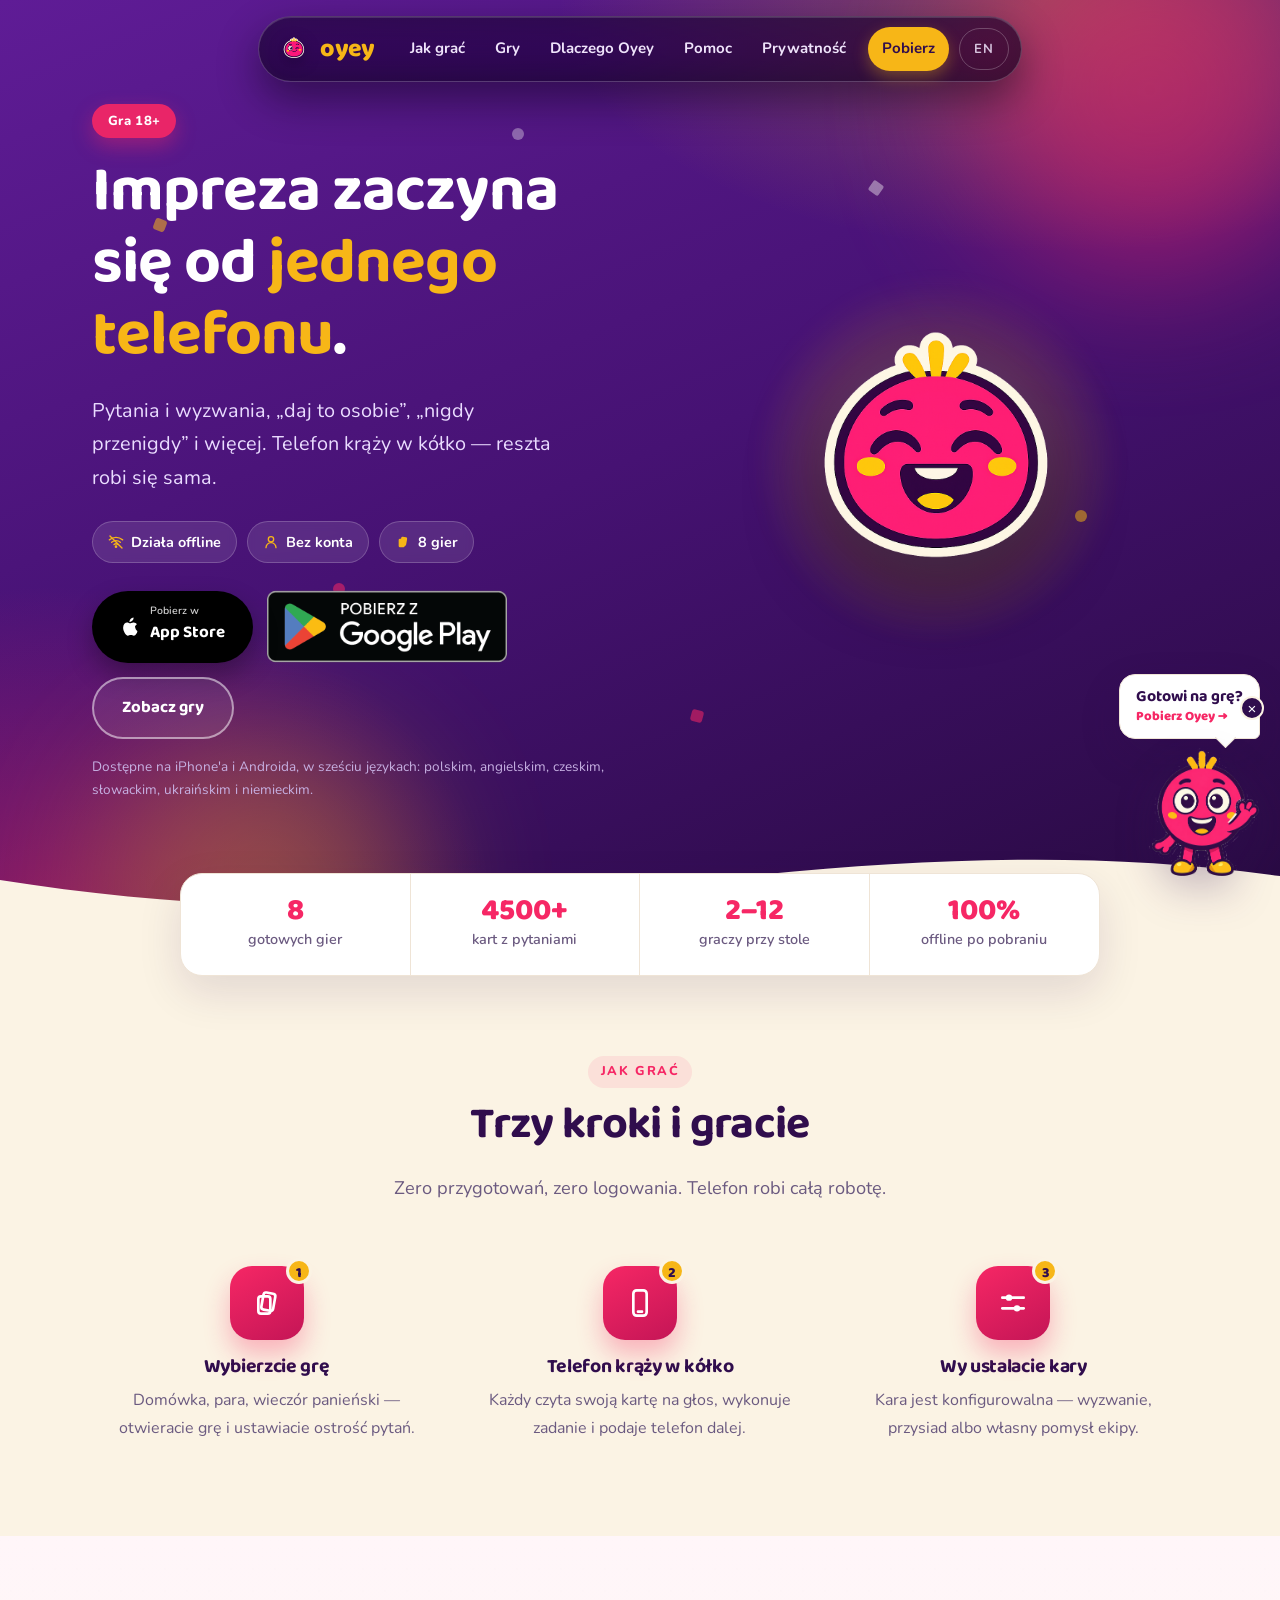
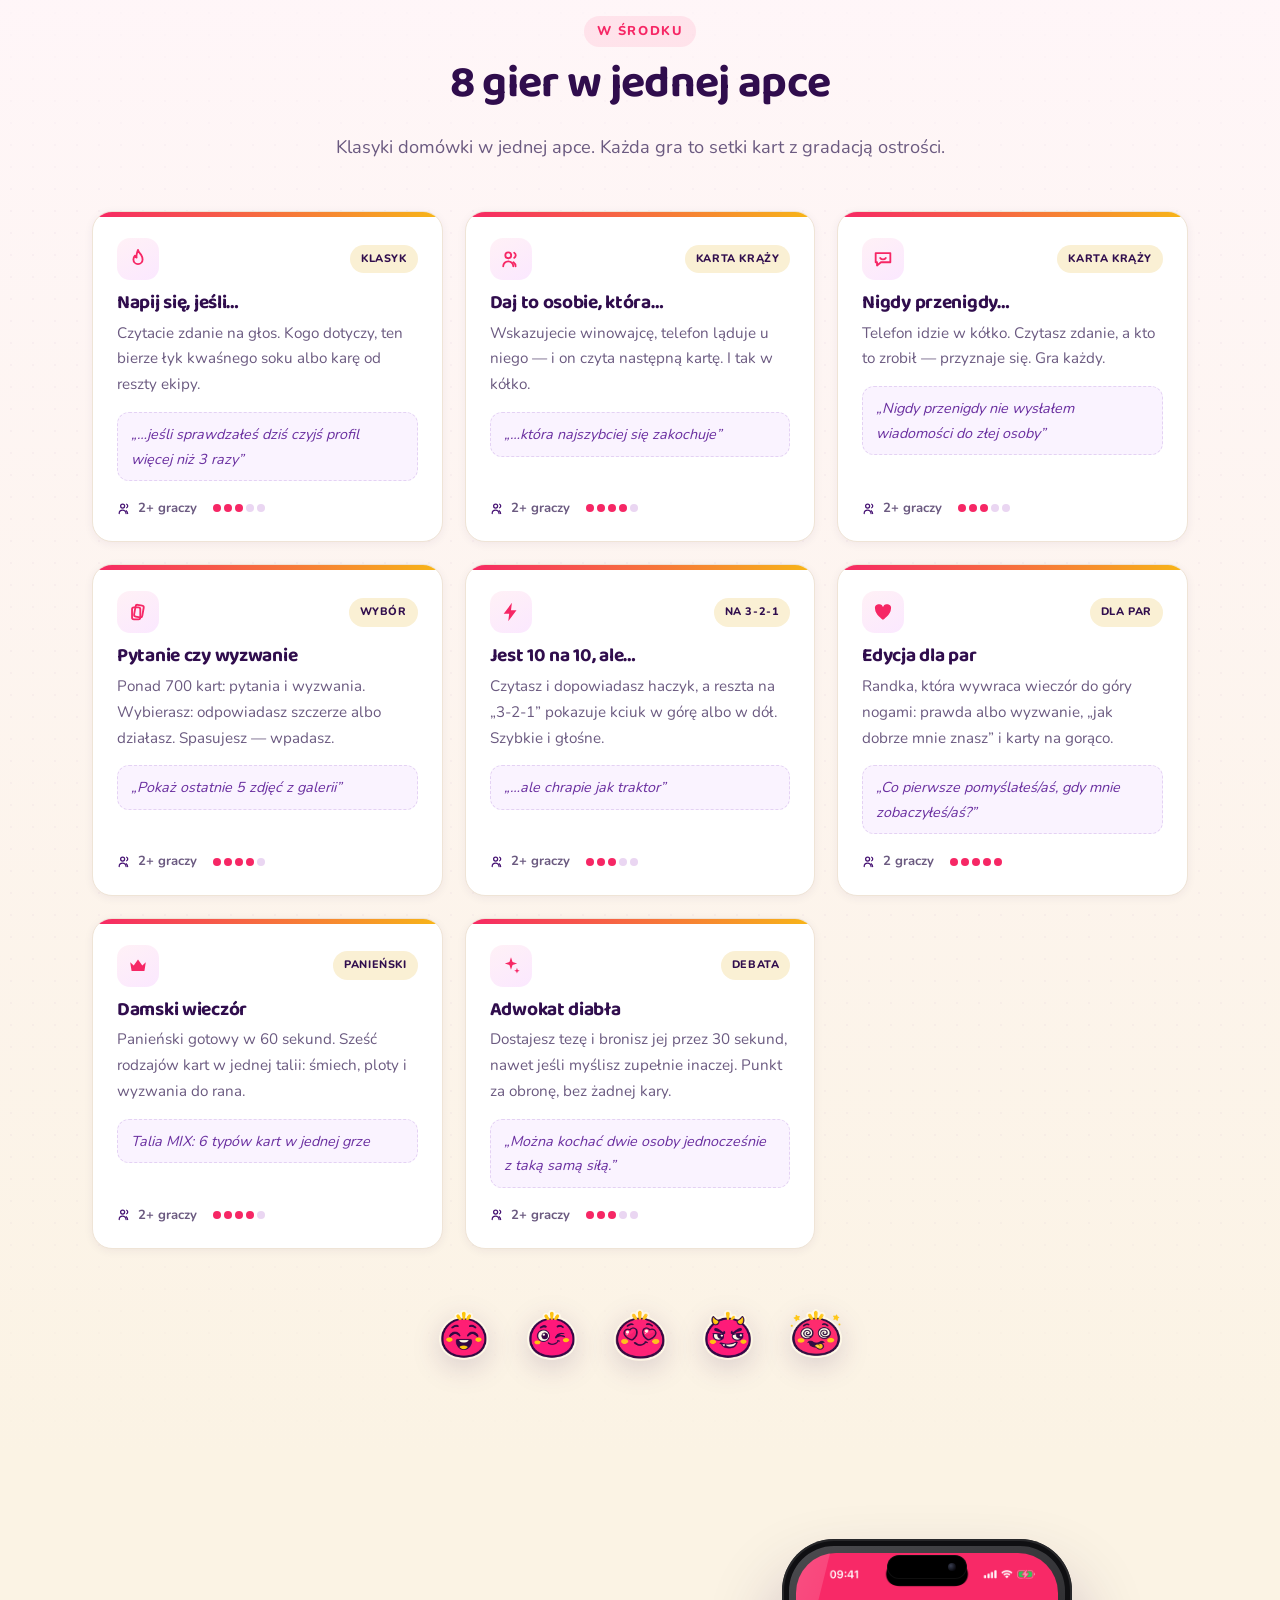
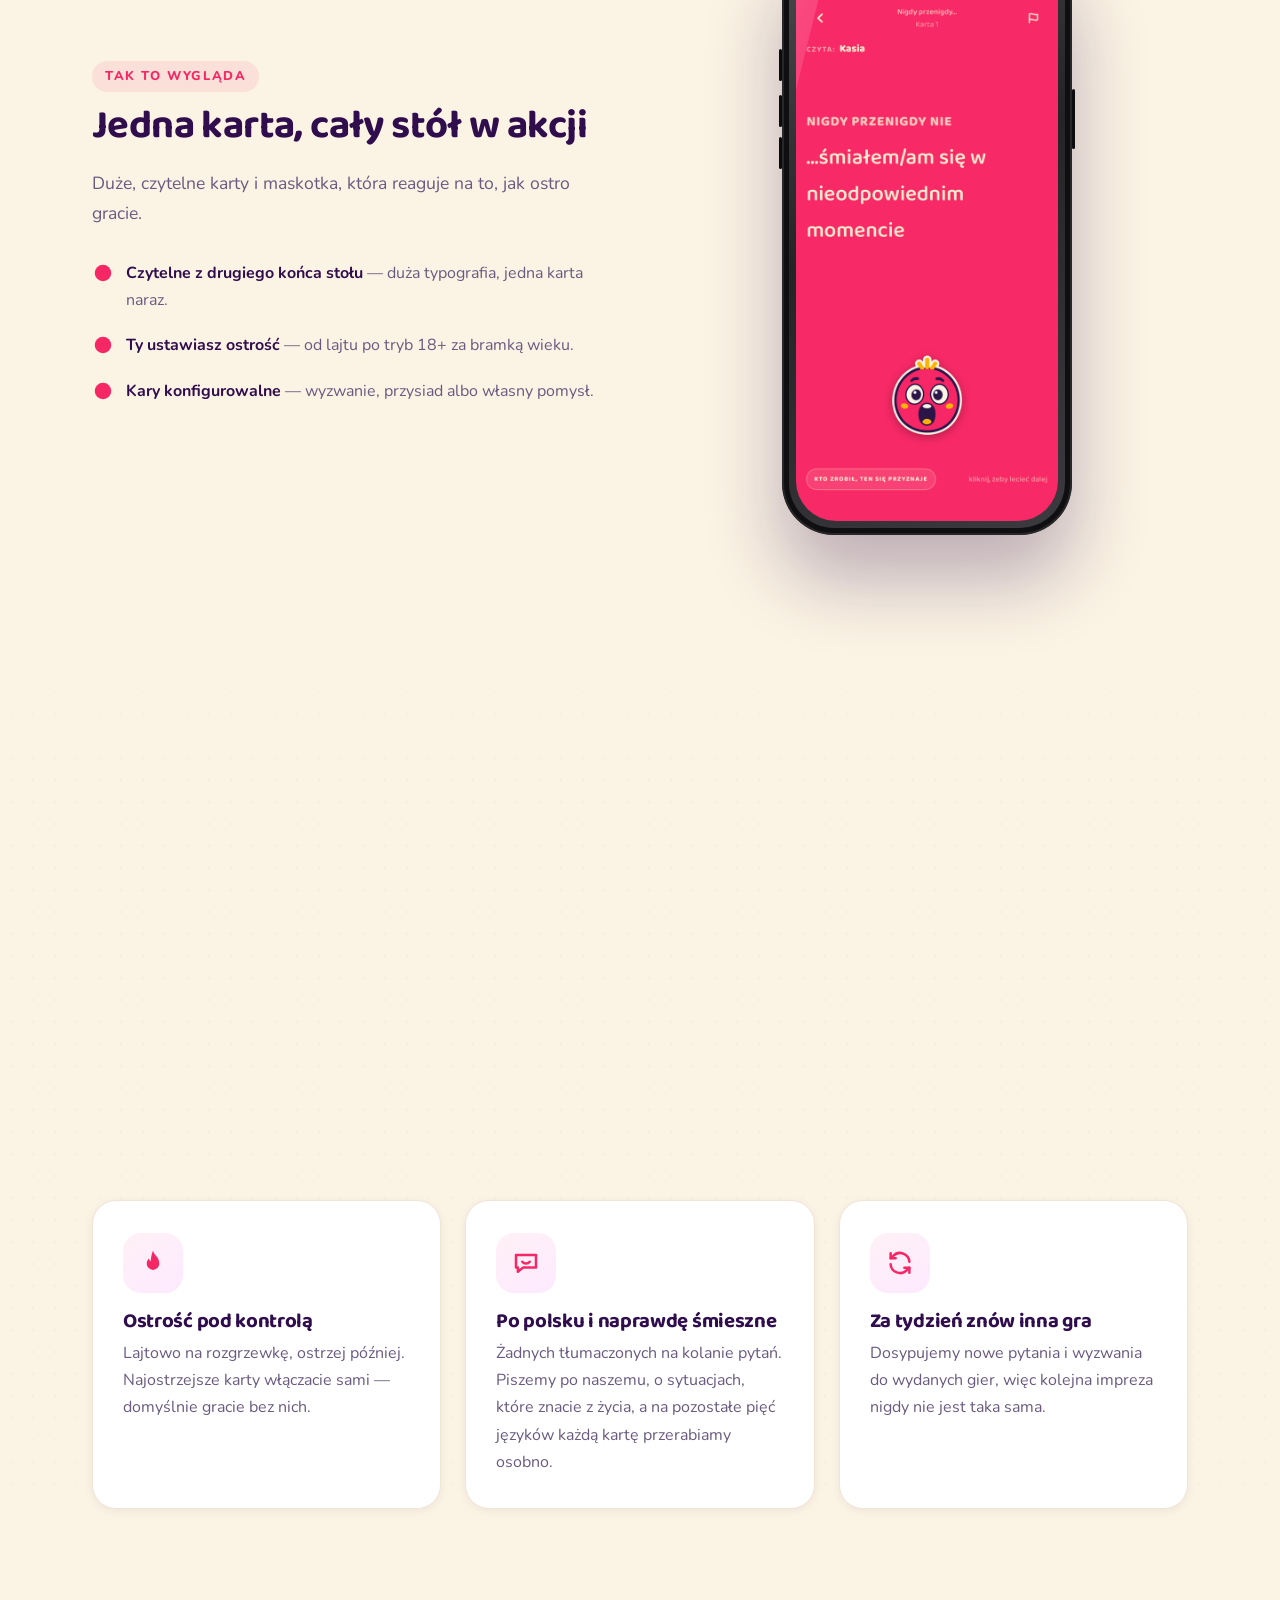
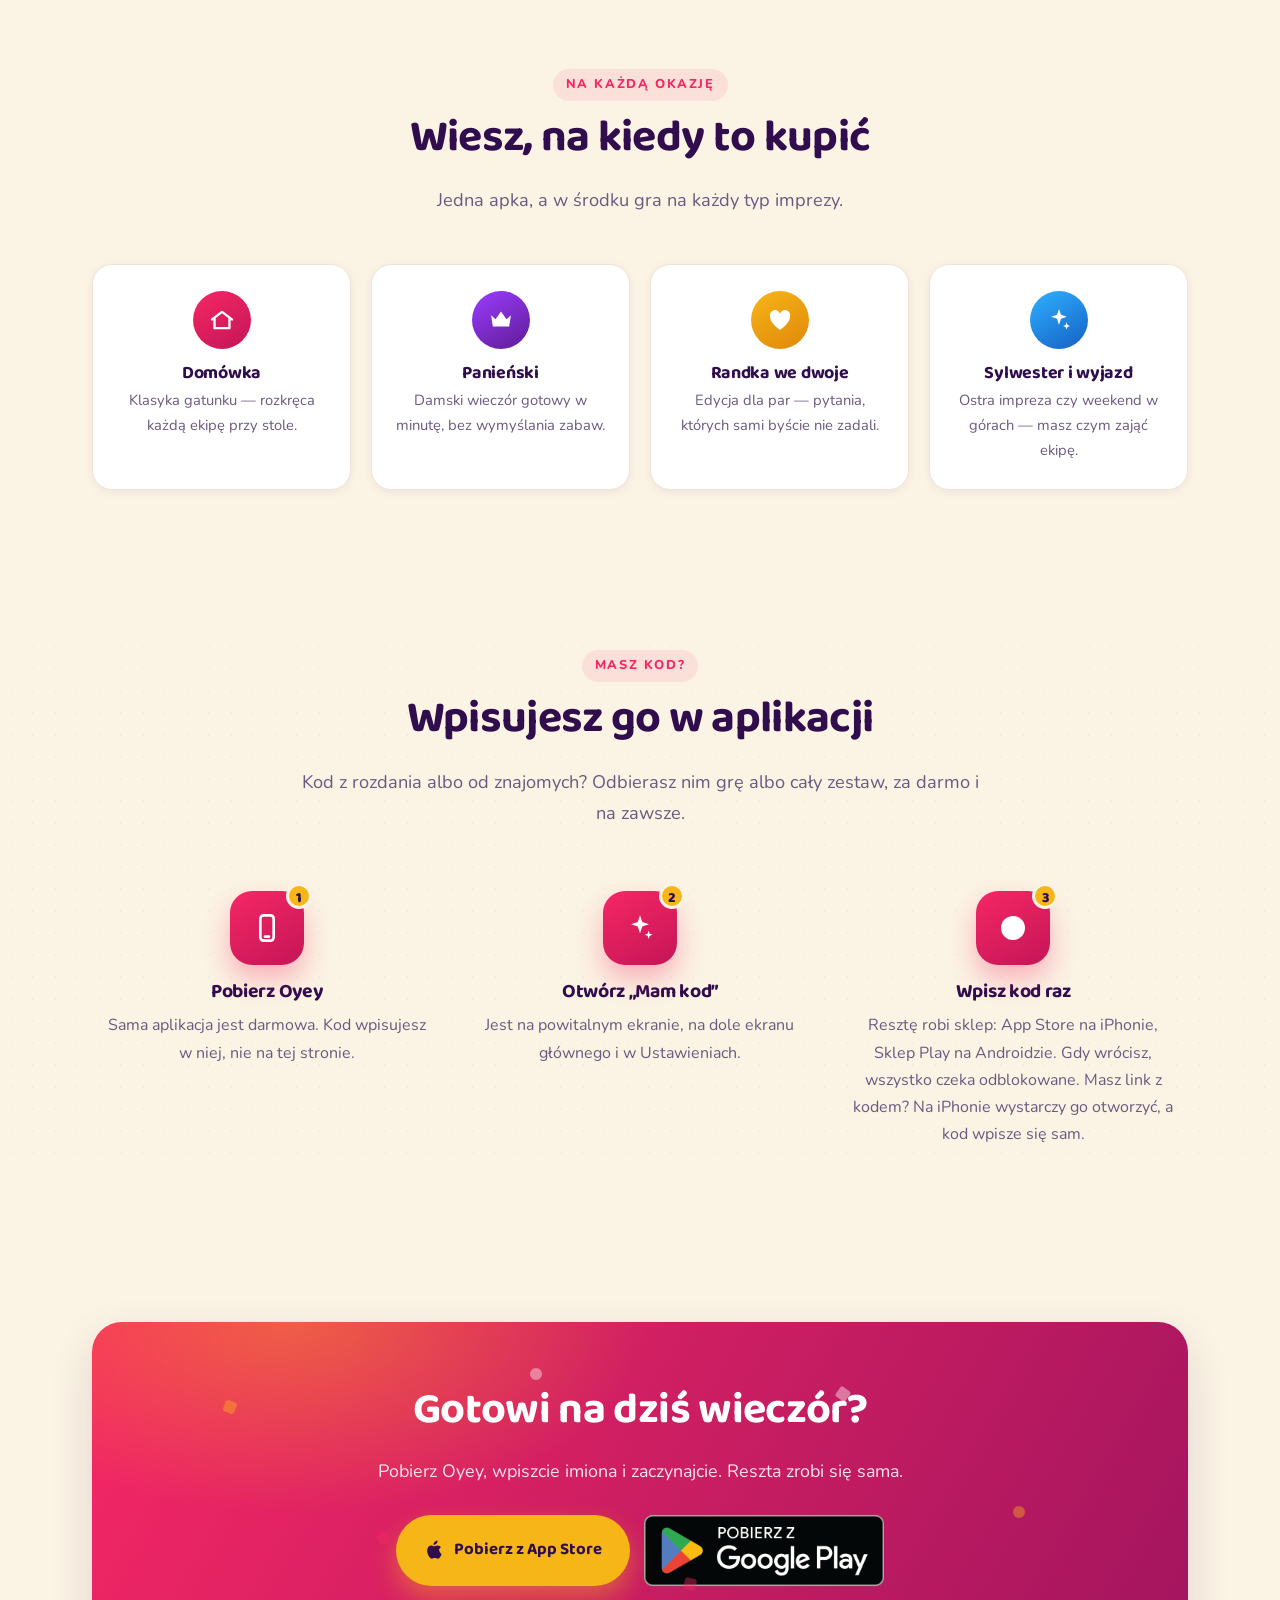
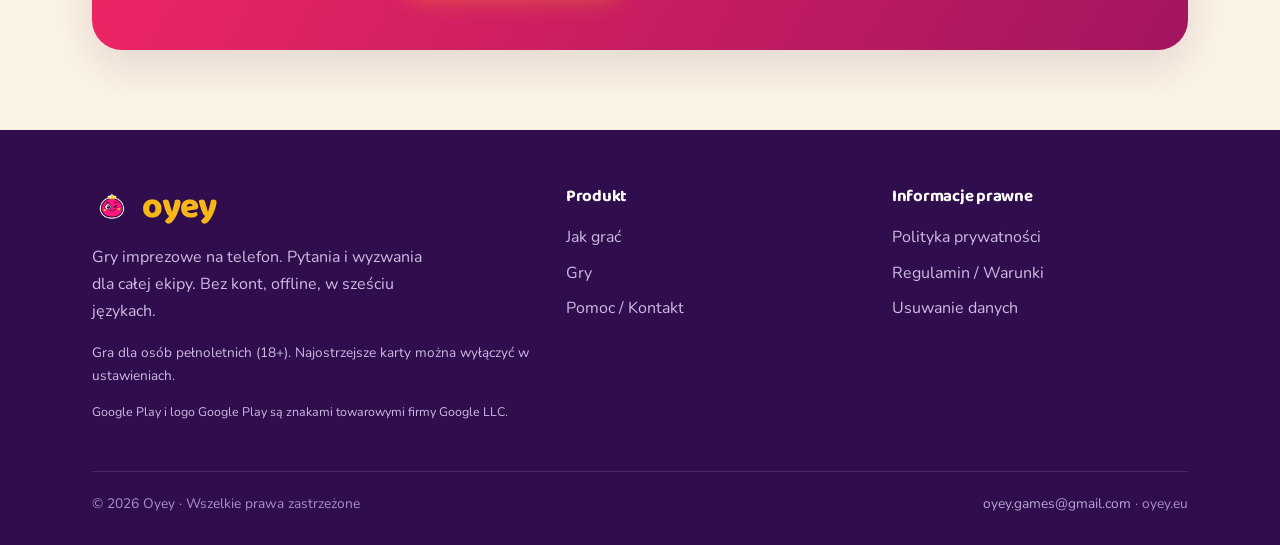
==== pl/index.html @ d966012d "Strona: angielska domyślna pod „/”, polska pod /pl/ z wykrywaniem języka Decyzja właściciela 08.11.2" ====
<!DOCTYPE html>
<html lang="pl">
<head>
  <meta charset="UTF-8">
  <meta name="viewport" content="width=device-width, initial-scale=1.0">
  <title>Oyey — gry imprezowe na telefon | Pytania i wyzwania 18+</title>
  <meta name="description" content="Oyey to gry imprezowe na telefon: pytania i wyzwania, „daj to osobie”, „nigdy przenigdy” i więcej. Telefon krąży w kółko, bez kont, działa offline. Gra dla dorosłych (18+).">
  <link rel="canonical" href="https://oyey.eu/pl/">
  <link rel="alternate" hreflang="pl" href="https://oyey.eu/pl/">
  <link rel="alternate" hreflang="en" href="https://oyey.eu/">
  <link rel="alternate" hreflang="x-default" href="https://oyey.eu/">
  <meta property="og:type" content="website">
  <meta property="og:site_name" content="Oyey">
  <meta property="og:locale" content="pl_PL">
  <meta property="og:locale:alternate" content="en_GB">
  <meta property="og:url" content="https://oyey.eu/pl/">
  <meta property="og:title" content="Oyey — gry imprezowe na telefon | Pytania i wyzwania 18+">
  <meta property="og:description" content="Oyey to gry imprezowe na telefon: pytania i wyzwania, „daj to osobie”, „nigdy przenigdy” i więcej. Telefon krąży w kółko, bez kont, działa offline. Gra dla dorosłych (18+).">
  <meta property="og:image" content="https://oyey.eu/assets/img/og-card.png">
  <meta property="og:image:width" content="1200">
  <meta property="og:image:height" content="630">
  <meta property="og:image:alt" content="Maskotka Oyey — gry imprezowe na telefon">
  <meta name="twitter:card" content="summary_large_image">
  <meta name="twitter:title" content="Oyey — gry imprezowe na telefon | Pytania i wyzwania 18+">
  <meta name="twitter:description" content="Oyey to gry imprezowe na telefon: pytania i wyzwania, „daj to osobie”, „nigdy przenigdy” i więcej. Telefon krąży w kółko, bez kont, działa offline. Gra dla dorosłych (18+).">
  <meta name="twitter:image" content="https://oyey.eu/assets/img/og-card.png">
  <meta name="twitter:image:alt" content="Maskotka Oyey — gry imprezowe na telefon">
  <link rel="icon" href="../favicon.ico" sizes="any">
  <link rel="icon" type="image/png" sizes="32x32" href="../assets/img/favicon-32.png">
  <link rel="apple-touch-icon" href="../assets/img/favicon-180.png">
  <link rel="stylesheet" href="../assets/css/style.css?v=12">
  <script src="../assets/js/nav.js" defer></script>
</head>
<body>

  <!-- ZESTAW IKON SVG (własny) -->
  <svg width="0" height="0" style="position:absolute" aria-hidden="true">
    <symbol id="ic-wifi" viewBox="0 0 24 24"><path d="M2 8.8C4.9 6.4 8.3 5 12 5s7.1 1.4 10 3.8"/><path d="M5.5 12.3C7.3 10.8 9.6 9.9 12 9.9s4.7.9 6.5 2.4"/><path d="M9 15.7c.9-.7 2-1.1 3-1.1s2.1.4 3 1.1"/><circle cx="12" cy="19" r="1"/><line x1="3" y1="3" x2="21" y2="21"/></symbol>
    <symbol id="ic-user" viewBox="0 0 24 24"><circle cx="12" cy="8" r="4"/><path d="M4.5 20.5a7.5 7.5 0 0 1 15 0"/></symbol>
    <symbol id="ic-bolt" viewBox="0 0 24 24"><path d="M13 2 4 14h6l-1 8 9-12h-6z"/></symbol>
    <symbol id="ic-sliders" viewBox="0 0 24 24"><line x1="4" y1="8" x2="20" y2="8"/><line x1="4" y1="16" x2="20" y2="16"/><circle cx="9" cy="8" r="2.4" fill="currentColor" stroke="none"/><circle cx="15" cy="16" r="2.4" fill="currentColor" stroke="none"/></symbol>
    <symbol id="ic-flame" viewBox="0 0 24 24"><path d="M12 2c.6 2.6 2.4 3.9 3.5 5.6C16.6 9.3 17 10.8 17 12.5a5 5 0 0 1-10 0c0-1.7.7-3 1.7-4.1.2 1 .9 1.8 1.8 2C10 8.8 10.7 5.5 12 2z"/></symbol>
    <symbol id="ic-chat" viewBox="0 0 24 24"><path d="M4 5.5h16v10H9.8L5.5 19v-3.5H4z"/><path d="M9 11c.7.9 1.8 1.4 3 1.4s2.3-.5 3-1.4"/></symbol>
    <symbol id="ic-refresh" viewBox="0 0 24 24"><path d="M19.5 11A7.5 7.5 0 0 0 6.6 6.3L4.5 8.2"/><path d="M4.5 4.2v4h4"/><path d="M4.5 13a7.5 7.5 0 0 0 12.9 4.7l2.1-1.9"/><path d="M19.5 19.8v-4h-4"/></symbol>
    <symbol id="ic-phone" viewBox="0 0 24 24"><rect x="7" y="2.5" width="10" height="19" rx="2.5"/><line x1="10.5" y1="18.5" x2="13.5" y2="18.5"/></symbol>
    <symbol id="ic-users" viewBox="0 0 24 24"><circle cx="9" cy="8" r="3.2"/><path d="M3.5 20a5.5 5.5 0 0 1 11 0"/><path d="M15.5 5.2a3.2 3.2 0 0 1 0 5.6"/><path d="M17 20a5.4 5.4 0 0 0-2.3-4.4"/></symbol>
    <symbol id="ic-cards" viewBox="0 0 24 24"><rect x="8.5" y="4.5" width="9" height="13" rx="2" transform="rotate(10 13 11)"/><rect x="5.5" y="7" width="9" height="13" rx="2"/></symbol>
    <symbol id="ic-check" viewBox="0 0 24 24"><circle cx="12" cy="12" r="9"/><path d="M8.4 12.4l2.6 2.6 4.6-5.2"/></symbol>
    <symbol id="ic-heart" viewBox="0 0 24 24"><path d="M12 20.6S3.4 14.8 3.4 9.1A4.4 4.4 0 0 1 12 6.8a4.4 4.4 0 0 1 8.6 2.3C20.6 14.8 12 20.6 12 20.6z"/></symbol>
    <symbol id="ic-crown" viewBox="0 0 24 24"><path d="M3.5 8l3.8 3.4L12 4.8l4.7 6.6L20.5 8l-1.5 9.5H5z"/></symbol>
    <symbol id="ic-home" viewBox="0 0 24 24"><path d="M3.5 11.5 12 5l8.5 6.5"/><path d="M5.6 10.4V19h12.8v-8.6"/></symbol>
    <symbol id="ic-spark" viewBox="0 0 24 24"><path d="M12 2.5l1.7 5 5 1.7-5 1.7L12 16l-1.7-5.1-5-1.7 5-1.7z"/><path d="M18.5 14l.8 2.3 2.2.8-2.2.8-.8 2.3-.8-2.3-2.2-.8 2.2-.8z"/></symbol>
    <symbol id="ic-apple" viewBox="0 0 384 512"><path d="M318.7 268c-.2-36.7 16.4-64.4 50-84.8-18.8-26.9-47.2-41.7-84.7-44.6-35.5-2.8-74.3 20.7-88.5 20.7-15 0-49.4-19.7-76.4-19.7C71.9 141.1 16 184.6 16 273.5c0 26.3 4.8 53.5 14.4 81.5 12.8 36.9 59 127.2 107.2 125.7 25.2-.6 43-17.9 75.8-17.9 31.8 0 48.3 17.9 76.4 17.9 48.6-.7 90.4-82.8 102.6-119.8-65.2-30.7-61.7-90-61.7-92.9zM255.7 90.8c30.4-36.1 27.7-69 26.8-80.8-26.9 1.6-58 18.4-75.7 39.1-19.5 22.2-31 49.7-28.5 79.1 29.1 2.3 55.7-12.7 77.4-37.4z"/></symbol>
  </svg>

  <!-- NAV -->
  <header class="nav" id="nav">
    <div class="container">
      <a class="nav__brand" href="/pl/" aria-label="Oyey — strona główna">
        <img class="nav__mascot" src="../assets/img/mascot-smile.png" alt="">
        <span class="wordmark nav__wordmark">oyey</span>
      </a>
      <button class="nav__toggle" aria-label="Menu" onclick="document.getElementById('nav-links').classList.toggle('open')">☰</button>
      <nav class="nav__links" id="nav-links">
        <a href="#jak">Jak grać</a>
        <a href="#gry">Gry</a>
        <a href="#dlaczego">Dlaczego Oyey</a>
        <a href="../support.html">Pomoc</a>
        <a href="../privacy.html">Prywatność</a>
        <a class="cta" href="https://apps.apple.com/app/id6793657469" target="_blank" rel="noopener">Pobierz</a>
        <a href="/?lang=en" class="lang-switch" hreflang="en" aria-label="English version">EN</a>
      </nav>
    </div>
  </header>

  <!-- HERO -->
  <section class="hero">
    <span class="hero__glow g1"></span><span class="hero__glow g2"></span>
    <div class="confetti"><i></i><i></i><i></i><i></i><i></i><i></i></div>
    <div class="container hero__grid">
      <div>
        <span class="age-pill">Gra 18+</span>
        <h1>Impreza zaczyna się od <span class="hl">jednego telefonu</span>.</h1>
        <p class="lead">Pytania i wyzwania, „daj to osobie”, „nigdy przenigdy” i więcej. Telefon krąży w kółko — reszta robi się sama.</p>
        <div class="hero__badges">
          <span class="badge"><svg class="icon"><use href="#ic-wifi"/></svg> Działa offline</span>
          <span class="badge"><svg class="icon"><use href="#ic-user"/></svg> Bez konta</span>
          <span class="badge"><svg class="icon icon--fill"><use href="#ic-cards"/></svg> 8 gier</span>
        </div>
        <div class="btns" id="download-top">
          <a class="btn btn--app" href="https://apps.apple.com/app/id6793657469" target="_blank" rel="noopener" aria-label="Pobierz z App Store">
            <svg viewBox="0 0 384 512" fill="currentColor" aria-hidden="true"><use href="#ic-apple"/></svg>
            <span class="store-txt"><span class="store-sub">Pobierz w</span><span class="store-main">App Store</span></span>
          </a>
          <a class="btn-gp" href="https://play.google.com/store/apps/details?id=eu.oyey" target="_blank" rel="noopener">
            <img class="gp-badge gp-badge--pl" src="../assets/img/badges/google-play-pl.png" width="646" height="250" alt="Pobierz z Google Play">
          </a>
          <a class="btn btn--ghost" href="#gry">Zobacz gry</a>
        </div>
        <p class="hero__note">Dostępne na iPhone'a i Androida, w sześciu językach: polskim, angielskim, czeskim, słowackim, ukraińskim i niemieckim.</p>
      </div>
      <div class="hero__mascot">
        <img src="../assets/img/mascot-happy.png" alt="Maskotka Oyey" loading="eager">
      </div>
    </div>
    <div class="hero__wave" aria-hidden="true">
      <svg viewBox="0 0 1440 72" preserveAspectRatio="none"><path fill="#FBF3E4" d="M0,40 C240,74 480,74 720,48 C960,22 1200,6 1440,36 L1440,72 L0,72 Z"></path></svg>
    </div>
  </section>

  <!-- STATS -->
  <div class="container">
    <div class="stats reveal">
      <div class="stat"><b>8</b><span>gotowych gier</span></div>
      <div class="stat"><b>4500+</b><span>kart z pytaniami</span></div>
      <div class="stat"><b>2–12</b><span>graczy przy stole</span></div>
      <div class="stat"><b>100%</b><span>offline po pobraniu</span></div>
    </div>
  </div>

  <!-- JAK GRAĆ -->
  <section id="jak">
    <div class="container">
      <div class="section-head reveal">
        <span class="eyebrow">Jak grać</span>
        <h2>Trzy kroki i gracie</h2>
        <p>Zero przygotowań, zero logowania. Telefon robi całą robotę.</p>
      </div>
      <div class="steps">
        <div class="step reveal d1">
          <div class="step__ico"><svg class="icon"><use href="#ic-cards"/></svg><span class="step__num">1</span></div>
          <h3>Wybierzcie grę</h3>
          <p>Domówka, para, wieczór panieński — otwieracie grę i ustawiacie ostrość pytań.</p>
        </div>
        <div class="step reveal d2">
          <div class="step__ico"><svg class="icon"><use href="#ic-phone"/></svg><span class="step__num">2</span></div>
          <h3>Telefon krąży w kółko</h3>
          <p>Każdy czyta swoją kartę na głos, wykonuje zadanie i podaje telefon dalej.</p>
        </div>
        <div class="step reveal d3">
          <div class="step__ico"><svg class="icon"><use href="#ic-sliders"/></svg><span class="step__num">3</span></div>
          <h3>Wy ustalacie kary</h3>
          <p>Kara jest konfigurowalna — wyzwanie, przysiad albo własny pomysł ekipy.</p>
        </div>
      </div>
    </div>
  </section>

  <!-- GRY -->
  <section id="gry" class="games-section dots">
    <div class="container">
      <div class="section-head reveal">
        <span class="eyebrow">W środku</span>
        <h2>8 gier w jednej apce</h2>
        <p>Klasyki domówki w jednej apce. Każda gra to setki kart z gradacją ostrości.</p>
      </div>
      <div class="games">

        <article class="game reveal">
          <div class="game__top"><span class="game__ico"><svg class="icon"><use href="#ic-flame"/></svg></span><span class="tag">Klasyk</span></div>
          <h3>Napij się, jeśli…</h3>
          <p>Czytacie zdanie na głos. Kogo dotyczy, ten bierze łyk kwaśnego soku albo karę od reszty ekipy.</p>
          <div class="game__sample">„…jeśli sprawdzałeś dziś czyjś profil więcej niż 3 razy”</div>
          <div class="game__meta"><span class="m"><svg class="icon"><use href="#ic-users"/></svg>2+ graczy</span><span class="spice"><span class="spice-dots"><i class="on"></i><i class="on"></i><i class="on"></i><i></i><i></i></span></span></div>
        </article>

        <article class="game reveal d1">
          <div class="game__top"><span class="game__ico"><svg class="icon"><use href="#ic-users"/></svg></span><span class="tag">Karta krąży</span></div>
          <h3>Daj to osobie, która…</h3>
          <p>Wskazujecie winowajcę, telefon ląduje u niego — i on czyta następną kartę. I tak w kółko.</p>
          <div class="game__sample">„…która najszybciej się zakochuje”</div>
          <div class="game__meta"><span class="m"><svg class="icon"><use href="#ic-users"/></svg>2+ graczy</span><span class="spice"><span class="spice-dots"><i class="on"></i><i class="on"></i><i class="on"></i><i class="on"></i><i></i></span></span></div>
        </article>

        <article class="game reveal d2">
          <div class="game__top"><span class="game__ico"><svg class="icon"><use href="#ic-chat"/></svg></span><span class="tag">Karta krąży</span></div>
          <h3>Nigdy przenigdy…</h3>
          <p>Telefon idzie w kółko. Czytasz zdanie, a kto to zrobił — przyznaje się. Gra każdy.</p>
          <div class="game__sample">„Nigdy przenigdy nie wysłałem wiadomości do złej osoby”</div>
          <div class="game__meta"><span class="m"><svg class="icon"><use href="#ic-users"/></svg>2+ graczy</span><span class="spice"><span class="spice-dots"><i class="on"></i><i class="on"></i><i class="on"></i><i></i><i></i></span></span></div>
        </article>

        <article class="game reveal">
          <div class="game__top"><span class="game__ico"><svg class="icon"><use href="#ic-cards"/></svg></span><span class="tag">Wybór</span></div>
          <h3>Pytanie czy wyzwanie</h3>
          <p>Ponad 700 kart: pytania i wyzwania. Wybierasz: odpowiadasz szczerze albo działasz. Spasujesz — wpadasz.</p>
          <div class="game__sample">„Pokaż ostatnie 5 zdjęć z galerii”</div>
          <div class="game__meta"><span class="m"><svg class="icon"><use href="#ic-users"/></svg>2+ graczy</span><span class="spice"><span class="spice-dots"><i class="on"></i><i class="on"></i><i class="on"></i><i class="on"></i><i></i></span></span></div>
        </article>

        <article class="game reveal d1">
          <div class="game__top"><span class="game__ico"><svg class="icon icon--fill"><use href="#ic-bolt"/></svg></span><span class="tag">Na 3-2-1</span></div>
          <h3>Jest 10 na 10, ale…</h3>
          <p>Czytasz i dopowiadasz haczyk, a reszta na „3-2-1” pokazuje kciuk w górę albo w dół. Szybkie i głośne.</p>
          <div class="game__sample">„…ale chrapie jak traktor”</div>
          <div class="game__meta"><span class="m"><svg class="icon"><use href="#ic-users"/></svg>2+ graczy</span><span class="spice"><span class="spice-dots"><i class="on"></i><i class="on"></i><i class="on"></i><i></i><i></i></span></span></div>
        </article>

        <article class="game reveal d2">
          <div class="game__top"><span class="game__ico"><svg class="icon icon--fill"><use href="#ic-heart"/></svg></span><span class="tag">Dla par</span></div>
          <h3>Edycja dla par</h3>
          <p>Randka, która wywraca wieczór do góry nogami: prawda albo wyzwanie, „jak dobrze mnie znasz” i karty na gorąco.</p>
          <div class="game__sample">„Co pierwsze pomyślałeś/aś, gdy mnie zobaczyłeś/aś?”</div>
          <div class="game__meta"><span class="m"><svg class="icon"><use href="#ic-users"/></svg>2 graczy</span><span class="spice"><span class="spice-dots"><i class="on"></i><i class="on"></i><i class="on"></i><i class="on"></i><i class="on"></i></span></span></div>
        </article>

        <article class="game reveal d3">
          <div class="game__top"><span class="game__ico"><svg class="icon icon--fill"><use href="#ic-crown"/></svg></span><span class="tag">Panieński</span></div>
          <h3>Damski wieczór</h3>
          <p>Panieński gotowy w 60 sekund. Sześć rodzajów kart w jednej talii: śmiech, ploty i wyzwania do rana.</p>
          <div class="game__sample">Talia MIX: 6 typów kart w jednej grze</div>
          <div class="game__meta"><span class="m"><svg class="icon"><use href="#ic-users"/></svg>2+ graczy</span><span class="spice"><span class="spice-dots"><i class="on"></i><i class="on"></i><i class="on"></i><i class="on"></i><i></i></span></span></div>
        </article>

        <article class="game reveal">
          <div class="game__top"><span class="game__ico"><svg class="icon icon--fill"><use href="#ic-spark"/></svg></span><span class="tag">Debata</span></div>
          <h3>Adwokat diabła</h3>
          <p>Dostajesz tezę i bronisz jej przez 30 sekund, nawet jeśli myślisz zupełnie inaczej. Punkt za obronę, bez żadnej kary.</p>
          <div class="game__sample">„Można kochać dwie osoby jednocześnie z taką samą siłą.”</div>
          <div class="game__meta"><span class="m"><svg class="icon"><use href="#ic-users"/></svg>2+ graczy</span><span class="spice"><span class="spice-dots"><i class="on"></i><i class="on"></i><i class="on"></i><i></i><i></i></span></span></div>
        </article>

      </div>
      <div class="mascots-row reveal">
        <img src="../assets/img/mascot-happy.png" alt="">
        <img src="../assets/img/mascot-smile.png" alt="">
        <img src="../assets/img/mascot-love.png" alt="">
        <img src="../assets/img/mascot-devil.png" alt="">
        <img src="../assets/img/mascot-crazy.png" alt="">
      </div>
    </div>
  </section>

  <!-- SHOWCASE -->
  <section>
    <div class="container">
      <div class="showcase">
        <div class="showcase__text reveal">
          <span class="eyebrow">Tak to wygląda</span>
          <h2>Jedna karta, cały stół w akcji</h2>
          <p style="color:var(--text-soft);font-size:1.1rem;margin:0 0 6px;">Duże, czytelne karty i maskotka, która reaguje na to, jak ostro gracie.</p>
          <ul class="showcase__list">
            <li><svg class="icon icon--fill"><use href="#ic-check"/></svg><span><b>Czytelne z drugiego końca stołu</b> — duża typografia, jedna karta naraz.</span></li>
            <li><svg class="icon icon--fill"><use href="#ic-check"/></svg><span><b>Ty ustawiasz ostrość</b> — od lajtu po tryb 18+ za bramką wieku.</span></li>
            <li><svg class="icon icon--fill"><use href="#ic-check"/></svg><span><b>Kary konfigurowalne</b> — wyzwanie, przysiad albo własny pomysł.</span></li>
          </ul>
        </div>
        <div class="phone-wrap reveal d2">
          <div class="iphone">
            <span class="iphone__island"></span>
            <div class="iphone__screen">
              <img src="../assets/img/shot-4.png" alt="Ekran gry Oyey — karta z gry „Nigdy przenigdy…”: „…śmiałem/am się w nieodpowiednim momencie”, pod spodem maskotka i przycisk „Kto zrobił, ten się przyznaje”">
            </div>
          </div>
        </div>
      </div>
    </div>
  </section>

  <!-- DLACZEGO -->
  <section id="dlaczego" class="dots">
    <div class="container">
      <div class="section-head reveal">
        <span class="eyebrow">Dlaczego Oyey</span>
        <h2>Ratownik każdej imprezy</h2>
        <p>Cisza przy stole? Odpalasz Oyey i po 30 sekundach cała ekipa się śmieje. Bez osobnych apek i czekania na zasięg.</p>
      </div>
      <div class="features">
        <div class="card reveal"><div class="ico"><svg class="icon"><use href="#ic-wifi"/></svg></div><h3>Gra wszędzie, bez zasięgu</h3><p>Działka, piwnica, autokar, samolot? Bez znaczenia. Po pobraniu wszystko jest w telefonie i gra śmiga offline.</p></div>
        <div class="card reveal d1"><div class="ico"><svg class="icon icon--fill"><use href="#ic-bolt"/></svg></div><h3>Od zera do śmiechu w 30 s</h3><p>Żadnych rejestracji, maili i haseł. Wpisujecie imiona i już gracie — nikt nie instaluje niczego u siebie.</p></div>
        <div class="card reveal d2"><div class="ico"><svg class="icon"><use href="#ic-sliders"/></svg></div><h3>Kary, jakie chcecie</h3><p>Wy ustalacie stawkę: wyzwanie, przysiad czy własny pomysł. Gra dopasowuje się do ekipy, nie odwrotnie.</p></div>
        <div class="card reveal"><div class="ico"><svg class="icon icon--fill"><use href="#ic-flame"/></svg></div><h3>Ostrość pod kontrolą</h3><p>Lajtowo na rozgrzewkę, ostrzej później. Najostrzejsze karty włączacie sami — domyślnie gracie bez nich.</p></div>
        <div class="card reveal d1"><div class="ico"><svg class="icon"><use href="#ic-chat"/></svg></div><h3>Po polsku i naprawdę śmieszne</h3><p>Żadnych tłumaczonych na kolanie pytań. Piszemy po naszemu, o sytuacjach, które znacie z życia, a na pozostałe pięć języków każdą kartę przerabiamy osobno.</p></div>
        <div class="card reveal d2"><div class="ico"><svg class="icon"><use href="#ic-refresh"/></svg></div><h3>Za tydzień znów inna gra</h3><p>Dosypujemy nowe pytania i wyzwania do wydanych gier, więc kolejna impreza nigdy nie jest taka sama.</p></div>
      </div>
    </div>
  </section>

  <!-- OKAZJE -->
  <section>
    <div class="container">
      <div class="section-head reveal">
        <span class="eyebrow">Na każdą okazję</span>
        <h2>Wiesz, na kiedy to kupić</h2>
        <p>Jedna apka, a w środku gra na każdy typ imprezy.</p>
      </div>
      <div class="occasions">
        <div class="occasion reveal"><div class="oc-ico"><svg class="icon"><use href="#ic-home"/></svg></div><h3>Domówka</h3><p>Klasyka gatunku — rozkręca każdą ekipę przy stole.</p></div>
        <div class="occasion reveal d1"><div class="oc-ico"><svg class="icon icon--fill"><use href="#ic-crown"/></svg></div><h3>Panieński</h3><p>Damski wieczór gotowy w minutę, bez wymyślania zabaw.</p></div>
        <div class="occasion reveal d2"><div class="oc-ico"><svg class="icon icon--fill"><use href="#ic-heart"/></svg></div><h3>Randka we dwoje</h3><p>Edycja dla par — pytania, których sami byście nie zadali.</p></div>
        <div class="occasion reveal d3"><div class="oc-ico"><svg class="icon icon--fill"><use href="#ic-spark"/></svg></div><h3>Sylwester i wyjazd</h3><p>Ostra impreza czy weekend w górach — masz czym zająć ekipę.</p></div>
      </div>
    </div>
  </section>

  <!-- MASZ KOD -->
  <section id="kod" class="dots">
    <div class="container">
      <div class="section-head reveal">
        <span class="eyebrow">Masz kod?</span>
        <h2>Wpisujesz go w aplikacji</h2>
        <p>Kod z rozdania albo od znajomych? Odbierasz nim grę albo cały zestaw, za darmo i na zawsze.</p>
      </div>
      <div class="steps">
        <div class="step reveal d1">
          <div class="step__ico"><svg class="icon"><use href="#ic-phone"/></svg><span class="step__num">1</span></div>
          <h3>Pobierz Oyey</h3>
          <p>Sama aplikacja jest darmowa. Kod wpisujesz w niej, nie na tej stronie.</p>
        </div>
        <div class="step reveal d2">
          <div class="step__ico"><svg class="icon icon--fill"><use href="#ic-spark"/></svg><span class="step__num">2</span></div>
          <h3>Otwórz „Mam kod”</h3>
          <p>Jest na powitalnym ekranie, na dole ekranu głównego i w Ustawieniach.</p>
        </div>
        <div class="step reveal d3">
          <div class="step__ico"><svg class="icon icon--fill"><use href="#ic-check"/></svg><span class="step__num">3</span></div>
          <h3>Wpisz kod raz</h3>
          <p>Resztę robi sklep: App Store na iPhonie, Sklep Play na Androidzie. Gdy wrócisz, wszystko czeka odblokowane. Masz link z kodem? Na iPhonie wystarczy go otworzyć, a kod wpisze się sam.</p>
        </div>
      </div>
    </div>
  </section>

  <!-- CTA -->
  <section id="download">
    <div class="container">
      <div class="cta-strip">
        <div class="confetti"><i></i><i></i><i></i><i></i><i></i><i></i></div>
        <h2>Gotowi na dziś wieczór?</h2>
        <p>Pobierz Oyey, wpiszcie imiona i zaczynajcie. Reszta zrobi się sama.</p>
        <div class="btns">
          <a class="btn btn--yellow" href="https://apps.apple.com/app/id6793657469" target="_blank" rel="noopener">
            <svg viewBox="0 0 384 512" fill="currentColor" aria-hidden="true"><use href="#ic-apple"/></svg>
            Pobierz z App Store
          </a>
          <a class="btn-gp" href="https://play.google.com/store/apps/details?id=eu.oyey" target="_blank" rel="noopener">
            <img class="gp-badge gp-badge--pl" src="../assets/img/badges/google-play-pl.png" width="646" height="250" alt="Pobierz z Google Play" loading="lazy">
          </a>
        </div>
      </div>
    </div>
  </section>

  <!-- FOOTER -->
  <footer class="footer">
    <div class="container">
      <div class="footer__grid">
        <div>
          <div class="footer__brand">
            <img src="../assets/img/mascot-smile.png" alt="">
            <span class="wordmark footer__wordmark">oyey</span>
          </div>
          <p style="max-width:34ch;">Gry imprezowe na telefon. Pytania i wyzwania dla całej ekipy. Bez kont, offline, w sześciu językach.</p>
          <p style="font-size:.85rem;">Gra dla osób pełnoletnich (18+). Najostrzejsze karty można wyłączyć w ustawieniach.</p>
          <p style="font-size:.78rem;">Google Play i logo Google Play są znakami towarowymi firmy Google LLC.</p>
        </div>
        <div>
          <h4>Produkt</h4>
          <a href="#jak">Jak grać</a>
          <a href="#gry">Gry</a>
          <a href="../support.html">Pomoc / Kontakt</a>
        </div>
        <div>
          <h4>Informacje prawne</h4>
          <a href="../privacy.html">Polityka prywatności</a>
          <a href="../terms.html">Regulamin / Warunki</a>
          <a href="../data-deletion.html">Usuwanie danych</a>
        </div>
      </div>
      <div class="footer__legal">
        <span>© 2026 Oyey · Wszelkie prawa zastrzeżone</span>
        <span><a href="mailto:oyey.games@gmail.com">oyey.games@gmail.com</a> · oyey.eu</span>
      </div>
    </div>
  </footer>

  <!-- MASKOTKA W ROGU + DYMEK -->
  <div class="mascot-widget" id="mw" aria-hidden="true">
    <button class="mw-close" id="mw-close" aria-label="Zamknij">×</button>
    <a class="mw-bubble" href="https://apps.apple.com/app/id6793657469" target="_blank" rel="noopener">Gotowi na grę? <span class="mw-cta">Pobierz Oyey →</span></a>
    <img class="mw-mascot" src="../assets/img/mascot-full.png" alt="Maskotka Oyey" id="mw-mascot">
  </div>

  <!-- Przegladarka wbudowana (TikTok/IG/FB) blokuje App Store — wyjscie do Safari -->
  <div class="tt-panel" id="tt-panel" role="dialog" aria-modal="true" aria-labelledby="tt-tytul">
    <div class="tt-box">
      <h3 id="tt-tytul">Otwórz w przeglądarce</h3>
      <p>Ta przeglądarka nie wpuszcza do App Store. Kliknij <span class="tt-kropki">•••</span> w prawym górnym rogu i wybierz <strong>„Otwórz w przeglądarce"</strong>.</p>
      <button class="tt-btn" id="tt-kopiuj" type="button">Skopiuj link do strony</button>
      <button class="tt-btn tt-btn--ghost" id="tt-zamknij" type="button">Zamknij</button>
      <p class="tt-alt">Albo po prostu wpisz <strong>Oyey</strong> w App Store.</p>
    </div>
  </div>

  <script>
  (function(){
    // scroll-reveal
    var els = document.querySelectorAll('.reveal');
    if('IntersectionObserver' in window){
      var io = new IntersectionObserver(function(en){
        en.forEach(function(e){ if(e.isIntersecting){ e.target.classList.add('in'); io.unobserve(e.target); } });
      }, {threshold:.12, rootMargin:'0px 0px -6% 0px'});
      els.forEach(function(e){ io.observe(e); });
    } else { els.forEach(function(e){ e.classList.add('in'); }); }

    // (nawigacja notch/kapsuła obsługiwana w assets/js/nav.js)

    // maskotka w rogu
    var mw = document.getElementById('mw');
    if(sessionStorage.getItem('mwClosed') !== '1'){
      setTimeout(function(){ mw.classList.add('show'); mw.setAttribute('aria-hidden','false'); }, 1800);
    }
    document.getElementById('mw-close').addEventListener('click', function(){
      mw.classList.remove('show'); mw.classList.add('hide'); sessionStorage.setItem('mwClosed','1');
    });
    // Maskotka i dymek prowadza PROSTO DO SKLEPU (zgloszenie usera 24.09.2026).
    // Wczesniej oba tylko przewijaly do sekcji #download, wiec przycisk
    // „Pobierz" nigdy nie otwieral App Store. Dymek jest teraz zwyklym <a>,
    // wiec dziala bez JS, na srodkowy przycisk i z klawiatury; handler
    // zostaje juz tylko dla obrazka maskotki.
    // ——— PRZEGLADARKA WBUDOWANA vs APP STORE ———
    // User sprawdzil 25.09 na iPhonie: klik w „Pobierz" z przegladarki
    // TikToka konczy sie BLEDEM albo PUSTA STRONA. TikTok blokuje i
    // https://apps.apple.com, i schemat itms-apps:// — czyli z tego
    // webview NIE DA SIE dojsc do sklepu zadna droga.
    //
    // ⚠️ Nie probuj tego „naprawic" kolejnym przekierowaniem. Kazda proba
    // nawigacji konczy sie bialym ekranem, ktory wyglada jak zepsuta
    // strona. Jedyne wyjscie to wyprowadzic czlowieka do Safari.
    // (18.10 scalone z kampania: schemat itms-apps:// z 25.09 wypadl, bo
    // w TikToku i tak nie dziala, a w Safari https to uniwersalny link.)
    //
    // ——— KAMPANIA (user 18.10.2026: link kampanii App Store `tiktok_pl`) ———
    // Link w bio prowadzi na oyey.eu/?ct=tiktok_pl (Instagram: ?ct=instagram).
    // Od 08.11.2026 „/” to strona angielska: polską przeglądarkę (albo strefę
    // Europe/Warsaw) skrypt w <head> strony „/” przenosi na /pl/ z całym
    // zapytaniem i #kotwicą, więc ?ct=… dociera tu nietknięte. Stary adres
    // index-en.html?ct=… (bio EN) przekierowuje na „/” z zapytaniem.
    // Strona dokleja do linków App Store token dostawcy i nazwę kampanii,
    // żeby App Analytics liczyło osobno pobrania i zakupy z naszego bio.
    // `ct` przechodzi tylko z liter, cyfr i podkreślnika (do 40 znaków),
    // a w ramach wizyty pamiętamy go w sessionStorage (podstrony bez ?ct).
    // Z przegladarki TikToka czlowiek przechodzi do Safari panelem nizej,
    // a skopiowany link niesie ?ct, wiec kampania przezywa przejscie.
    var PT = '129196735';
    var ct = null;
    try {
      var mCt = /[?&]ct=([^&#]*)/.exec(window.location.search);
      var zUrl = mCt ? decodeURIComponent(mCt[1]) : null;
      if (zUrl && /^[A-Za-z0-9_]{1,40}$/.test(zUrl)) {
        ct = zUrl;
        sessionStorage.setItem('oyey_ct', zUrl);
      } else {
        var zSesji = sessionStorage.getItem('oyey_ct');
        if (zSesji && /^[A-Za-z0-9_]{1,40}$/.test(zSesji)) { ct = zSesji; }
      }
    } catch (bladCt) {}
    var KAMPANIA = ct ? ('?pt=' + PT + '&ct=' + ct + '&mt=8') : '';
    var SCIEZKA = ct ? 'apple-store/id6793657469' : 'id6793657469';
    var SKLEP_WEB = 'https://apps.apple.com/app/' + SCIEZKA + KAMPANIA;
    if (ct) {
      // Także zwykłe <a> (desktop, Android, Safari, środkowy przycisk) niosą kampanię.
      var linkiSklepu = document.querySelectorAll('a[href*="apps.apple.com"]');
      for (var iL = 0; iL < linkiSklepu.length; iL++) { linkiSklepu[iL].href = SKLEP_WEB; }
    }

    // ——— GOOGLE PLAY (eu.oyey od 24.10.2026; stara com.qreinq.oyey wycofana 23.10) ———
    // Kampanię `ct` niesie Install Referrer, więc Play Console (Pozyskiwanie
    // użytkowników, kanały UTM) liczy osobno wejścia i instalacje z bio TikToka
    // i IG. Cała wartość referrer jest zakodowana (= i & jako %3D i %26).
    var SKLEP_PLAY = 'https://play.google.com/store/apps/details?id=eu.oyey' +
      (ct ? '&referrer=' + encodeURIComponent('utm_source=' + ct + '&utm_medium=bio') : '');
    if (ct) {
      var linkiPlay = document.querySelectorAll('a[href*="play.google.com"]');
      for (var iP = 0; iP < linkiPlay.length; iP++) { linkiPlay[iP].href = SKLEP_PLAY; }
    }
    // Android: Google Play idzie na pierwsze miejsce, App Store zostaje drugi,
    // a „Pobierz" w menu i dymek maskotki prowadzą do Play. Na iPhonie
    // i desktopie zostaje kolejność z HTML (App Store pierwszy).
    var ANDROID = /Android/i.test(navigator.userAgent);
    if (ANDROID) {
      var grupy = document.querySelectorAll('.btns');
      for (var iG = 0; iG < grupy.length; iG++) {
        var doPlay = grupy[iG].querySelector('a[href*="play.google.com"]');
        var doApple = grupy[iG].querySelector('a[href*="apps.apple.com"]');
        if (doPlay && doApple) { grupy[iG].insertBefore(doPlay, doApple); }
      }
      var pojedyncze = document.querySelectorAll('.nav .cta, .mw-bubble');
      for (var iJ = 0; iJ < pojedyncze.length; iJ++) { pojedyncze[iJ].href = SKLEP_PLAY; }
    }

    var WEBVIEW = /musical_ly|BytedanceWebview|TikTok|Instagram|FBAN|FBAV|Line\/|KAKAOTALK/i
                    .test(navigator.userAgent);
    var panel = document.getElementById('tt-panel');

    // ⚠️ Obsluga SAMEGO panelu (zamykanie, kopiowanie) wisi ZAWSZE, nie tylko
    // w webview. Panel jest poza webview i tak ukryty, wiec nic to nie psuje,
    // a dzieki temu da sie te przyciski przetestowac w zwyklej przegladarce.
    // Gdy siedzialy pod `if(WEBVIEW)`, byly nietestowalne nigdzie poza TikTokiem.
    if(panel){
      document.getElementById('tt-zamknij').addEventListener('click', function(){
        panel.classList.remove('show');
      });
      panel.addEventListener('click', function(e){
        if(e.target === panel){ panel.classList.remove('show'); }
      });

      document.getElementById('tt-kopiuj').addEventListener('click', function(){
        var btn = this, adres = location.origin + location.pathname + (ct ? '?ct=' + ct : '');
        function udalo(){ btn.textContent = 'Skopiowano \u2713'; setTimeout(function(){ btn.textContent = 'Skopiuj link do strony'; }, 1800); }
        if(navigator.clipboard && navigator.clipboard.writeText){
          navigator.clipboard.writeText(adres).then(udalo, zapas);
        } else { zapas(); }
        // Schowek bywa niedostepny w webview — wtedy stara metoda przez
        // zaznaczenie pola tekstowego.
        function zapas(){
          var pole = document.createElement('input');
          pole.value = adres; pole.setAttribute('readonly','');
          pole.style.position='fixed'; pole.style.opacity='0';
          document.body.appendChild(pole); pole.select();
          try { document.execCommand('copy'); udalo(); } catch(err){}
          document.body.removeChild(pole);
        }
      });
    }

    // Przechwytywanie klikow w linki sklepu — TYLKO w webview.
    // Linkow Google Play panel NIE przechwytuje: na Androidzie z TikToka i IG
    // link do Play idzie wprost. ⚠️ Do 22.10 niesprawdzone na telefonie
    // z Androidem — jesli TikTok tam tez blokuje sklep, dopiac tu panel.
    if(WEBVIEW && panel){
      document.addEventListener('click', function(e){
        var el = e.target;
        var a = (el && el.closest) ? el.closest('a[href*="apps.apple.com"]') : null;
        if(!a) return;
        e.preventDefault();
        panel.classList.add('show');
      }, true);
    }

    // Maskotka: na Androidzie Google Play, poza tym App Store, a w webview
    // na iPhonie panel.
    document.getElementById('mw-mascot').addEventListener('click', function(){
      if(ANDROID){ window.location.href = SKLEP_PLAY; return; }
      if(WEBVIEW && panel){ panel.classList.add('show'); return; }
      window.open(SKLEP_WEB, '_blank', 'noopener');
    });
  })();
  </script>

</body>
</html>
---- assets/css/style.css ----
/* ============================================================
   OYEY — arkusz stylów v3 (pełny lifting UX)
   ============================================================ */

@font-face { font-family:'Baloo 2'; src:url('../fonts/Baloo2-Variable.ttf') format('truetype'); font-weight:400 800; font-display:swap; }
@font-face { font-family:'Nunito'; src:url('../fonts/Nunito-Variable.ttf') format('truetype'); font-weight:300 900; font-display:swap; }
@font-face { font-family:'Fredoka'; src:url('../fonts/Fredoka-Variable.ttf') format('truetype'); font-weight:300 700; font-display:swap; }

:root{
  --pink:#F62765; --pink-deep:#c41556;
  --purple:#461273; --purple-deep:#300D4D;
  --yellow:#F7B617; --yellow-deep:#e0a000;
  --cream:#FAF0D4;
  --bg:#FBF3E4;
  --surface:#ffffff;
  --text:#2a1140; --text-soft:#6b5a80;
  --border:#efe4d6;
  --shadow-sm:0 2px 10px rgba(48,13,77,.06);
  --shadow:0 16px 44px rgba(48,13,77,.12);
  --shadow-lg:0 34px 70px rgba(48,13,77,.20);
  --radius:24px; --maxw:1140px;
}

*{box-sizing:border-box;}
html{scroll-behavior:smooth;-webkit-text-size-adjust:100%;}
body{
  margin:0; font-family:'Nunito',system-ui,-apple-system,Segoe UI,Roboto,Arial,sans-serif;
  color:var(--text); line-height:1.7; -webkit-font-smoothing:antialiased; overflow-x:hidden;
  background-color:var(--bg);
  background-image:
    radial-gradient(680px 380px at 8% 2%, rgba(246,39,101,.08), transparent 60%),
    radial-gradient(720px 420px at 96% 6%, rgba(247,182,23,.12), transparent 60%),
    radial-gradient(900px 500px at 50% 108%, rgba(70,18,115,.07), transparent 60%);
  background-attachment:fixed;
}
h1,h2,h3,h4{font-family:'Baloo 2','Nunito',system-ui,sans-serif;line-height:1.12;color:var(--purple-deep);margin:0 0 .5em;letter-spacing:-.015em;}
a{color:var(--pink);text-decoration:none;}
a:hover{text-decoration:underline;}
img{max-width:100%;height:auto;display:block;}
.container{width:100%;max-width:var(--maxw);margin:0 auto;padding:0 22px;}

/* dot pattern helper */
.dots{position:relative;}
.dots::before{
  content:"";position:absolute;inset:0;z-index:0;pointer-events:none;opacity:.5;
  background-image:radial-gradient(rgba(70,18,115,.06) 1.4px, transparent 1.5px);
  background-size:22px 22px;-webkit-mask-image:linear-gradient(180deg,transparent,#000 20%,#000 80%,transparent);
          mask-image:linear-gradient(180deg,transparent,#000 20%,#000 80%,transparent);
}
.dots > *{position:relative;z-index:1;}

/* ---------- ICONS (własny zestaw SVG) ---------- */
.icon{width:1em;height:1em;display:inline-block;vertical-align:middle;fill:none;stroke:currentColor;stroke-width:2;stroke-linecap:round;stroke-linejoin:round;}
.icon--fill{fill:currentColor;stroke:none;}

/* ---------- WORDMARK ---------- */
.wordmark{
  font-family:'Baloo 2',system-ui,sans-serif;font-weight:800;color:var(--yellow);
  -webkit-text-stroke:.07em var(--purple-deep);paint-order:stroke fill;
  letter-spacing:-.03em;line-height:.9;display:inline-block;text-transform:lowercase;user-select:none;
}

/* ---------- NAV (pływający notch / kapsuła) ---------- */
/* Wrapper: przezroczysty, na fixed, centruje kapsułę; nie łapie kliknięć poza pigułką */
.nav{position:fixed;top:0;left:0;right:0;z-index:60;display:flex;justify-content:center;
  padding:16px 16px 0;pointer-events:none;
  transition:padding .5s cubic-bezier(.22,.7,.24,1);}

/* Kapsuła */
.nav .container{
  pointer-events:auto;width:auto;max-width:min(1000px,calc(100vw - 32px));
  display:flex;align-items:center;gap:22px;min-height:0;
  padding:10px 12px 10px 18px;
  background:linear-gradient(180deg,rgba(26,9,44,.72),rgba(16,5,30,.72));
  -webkit-backdrop-filter:saturate(185%) blur(20px);backdrop-filter:saturate(185%) blur(20px);
  border:1px solid rgba(255,255,255,.20);border-radius:999px;
  box-shadow:0 18px 42px rgba(8,2,18,.46), inset 0 1px 0 rgba(255,255,255,.14);
  transition:padding .5s cubic-bezier(.22,.7,.24,1), gap .5s cubic-bezier(.22,.7,.24,1),
             background .35s ease, box-shadow .35s ease, transform .5s cubic-bezier(.22,.7,.24,1);}

.nav__brand{display:flex;align-items:center;gap:9px;flex:none;}
.nav__mascot{height:34px;width:auto;filter:drop-shadow(0 4px 8px rgba(0,0,0,.3));
  transition:height .5s cubic-bezier(.22,.7,.24,1),transform .3s;}
.nav__brand:hover .nav__mascot{transform:rotate(-8deg) scale(1.08);}
.nav__wordmark{font-size:1.55rem;transition:font-size .5s cubic-bezier(.22,.7,.24,1);}

.nav__links{display:flex;gap:2px;align-items:center;}
.nav__links a{color:#efe4fb;padding:9px 14px;border-radius:999px;font-weight:700;font-size:.94rem;white-space:nowrap;
  transition:background .15s,color .15s,padding .5s cubic-bezier(.22,.7,.24,1),font-size .5s cubic-bezier(.22,.7,.24,1);}
.nav__links a:hover{background:rgba(255,255,255,.12);color:#fff;text-decoration:none;}
.nav__links a.cta{background:var(--yellow);color:var(--purple-deep);margin-left:6px;box-shadow:0 6px 16px rgba(247,182,23,.32);}
.nav__links a.cta:hover{background:#ffca3f;transform:translateY(-1px);}
.nav__links a.lang-switch{margin-left:8px;border:1px solid rgba(255,255,255,.28);font-size:.82rem;letter-spacing:.04em;opacity:.85;}
.nav__links a.lang-switch:hover{opacity:1;border-color:rgba(255,255,255,.5);}
.nav__toggle{display:none;background:transparent;border:0;color:#fff;font-size:1.5rem;cursor:pointer;padding:4px 6px;line-height:1;pointer-events:auto;}

/* STAN COMPACT — po scrollu w dół pigułka się kurczy */
.nav.compact{padding-top:9px;}
.nav.compact .container{gap:14px;padding:6px 8px 6px 14px;
  background:linear-gradient(180deg,rgba(16,5,30,.86),rgba(10,3,22,.86));
  box-shadow:0 12px 30px rgba(8,2,18,.52), inset 0 1px 0 rgba(255,255,255,.10);}
.nav.compact .nav__mascot{height:26px;}
.nav.compact .nav__wordmark{font-size:1.26rem;}
.nav.compact .nav__links a{padding:7px 12px;font-size:.9rem;}
.nav.compact .nav__links a.lang-switch{font-size:.78rem;}

@media (max-width:900px){
  .nav{padding:12px 12px 0;}
  .nav.compact{padding-top:8px;}
  .nav__toggle{display:block;}
  .nav .container{width:auto;max-width:calc(100vw - 24px);gap:12px;justify-content:space-between;padding:9px 10px 9px 16px;}
  .nav.compact .container{padding:7px 9px 7px 14px;}
  /* PANEL — ta sama „szklana" materia co kapsuła; wyrasta z notcha (morph z góry) */
  .nav__links{position:fixed;top:72px;left:50%;transform:translate(-50%,-8px) scaleY(.9);
    opacity:0;visibility:hidden;pointer-events:none;transform-origin:top center;
    width:min(340px,calc(100vw - 22px));flex-direction:column;align-items:stretch;
    background:linear-gradient(180deg,rgba(31,12,54,.9),rgba(14,5,27,.92));
    -webkit-backdrop-filter:saturate(180%) blur(26px);backdrop-filter:saturate(180%) blur(26px);
    border:1px solid rgba(255,255,255,.16);border-radius:28px;padding:10px;gap:2px;display:flex;
    box-shadow:0 24px 60px rgba(6,1,14,.55), inset 0 1px 0 rgba(255,255,255,.10);
    transition:opacity .3s cubic-bezier(.22,.9,.28,1), transform .4s cubic-bezier(.2,.9,.24,1), visibility .4s;}
  .nav.compact .nav__links{top:64px;}
  .nav__links.open{opacity:1;visibility:visible;pointer-events:auto;transform:translate(-50%,0) scaleY(1);}
  .nav__links a{width:100%;text-align:left;font-size:1.06rem;font-weight:700;padding:15px 18px;border-radius:16px;color:#f2e9fb;
    transition:background .18s ease;}
  .nav__links a:hover,.nav__links a:active{background:rgba(255,255,255,.09);}
  .nav__links a.cta{margin:10px 2px 2px;padding:16px;text-align:center;font-size:1.06rem;border-radius:16px;}
  .nav__links a.lang-switch{align-self:center;width:auto;margin:6px auto 2px;padding:8px 22px;text-align:center;font-size:.82rem;border-radius:999px;border-color:rgba(255,255,255,.24);}
  .nav.compact .nav__mascot{height:28px;}
  .nav.compact .nav__wordmark{font-size:1.3rem;}
  /* przyciemnienie tła pod otwartym menu */
  .nav-backdrop{position:fixed;inset:0;z-index:55;background:rgba(8,3,16,.4);opacity:0;pointer-events:none;transition:opacity .32s ease;-webkit-backdrop-filter:blur(2px);backdrop-filter:blur(2px);}
  .nav-backdrop.show{opacity:1;pointer-events:auto;}
  .mascots-row{gap:8px;margin-top:34px;}
  .mascots-row img{width:56px;}
}

/* ---------- BUTTONS ---------- */
.btns{display:flex;gap:14px;flex-wrap:wrap;}
.btn{position:relative;display:inline-flex;align-items:center;justify-content:center;gap:10px;font-family:'Baloo 2',sans-serif;font-weight:700;font-size:1.05rem;padding:15px 28px;border-radius:999px;cursor:pointer;border:0;text-decoration:none;transition:transform .15s ease,box-shadow .15s ease,background .15s;overflow:hidden;}
.btn svg{width:20px;height:20px;display:block;}
.btn:hover{transform:translateY(-2px);text-decoration:none;}
.btn--primary{background:var(--pink);color:#fff;box-shadow:0 12px 26px rgba(246,39,101,.36);}
.btn--primary:hover{background:var(--pink-deep);box-shadow:0 16px 32px rgba(246,39,101,.44);}
.btn--app{background:#000;color:#fff;box-shadow:0 12px 26px rgba(0,0,0,.3);}
.btn--app:hover{background:#191919;}
.btn--app .store-sub{font-size:.66rem;font-weight:600;opacity:.82;display:block;line-height:1;margin-bottom:2px;font-family:'Nunito';}
.btn--app .store-main{font-size:1.06rem;line-height:1;}
.btn--app .store-txt{text-align:left;}
.btn--ghost{background:rgba(255,255,255,.08);color:#fff;border:2px solid rgba(255,255,255,.5);}
.btn--ghost:hover{background:rgba(255,255,255,.16);}
.btn--yellow{background:var(--yellow);color:var(--purple-deep);box-shadow:0 12px 26px rgba(247,182,23,.42);}
.btn--yellow:hover{background:#ffca3f;}
/* shine */
.btn--app::after,.btn--primary::after{content:"";position:absolute;top:0;left:-120%;width:60%;height:100%;background:linear-gradient(100deg,transparent,rgba(255,255,255,.28),transparent);transform:skewX(-18deg);transition:left .6s;}
.btn--app:hover::after,.btn--primary:hover::after{left:130%;}
/* Google Play: oficjalna plakietka bez przeróbek (play.google.com/intl/en_us/badges).
   Pliki PL i EN mają inny przezroczysty margines, stąd osobne wymiary: widoczna
   plakietka ma ok. 71 px wysokości, tyle co czarny przycisk App Store (wytyczne
   Google: nie mniejsza niż plakietki innych sklepów, wolne pole ok. 1/4 wysokości). */
.btn-gp{display:inline-flex;align-self:center;border-radius:10px;transition:transform .15s ease;}
.btn-gp:hover{transform:translateY(-2px);}
.gp-badge{display:block;width:auto;max-width:none;}
.gp-badge--pl{height:93px;margin:-11px 0;}
.gp-badge--en{height:106px;margin:-17px -14px;}

/* ---------- HERO ---------- */
.hero{position:relative;overflow:hidden;color:#fff;padding:104px 0 96px;
  background:
    radial-gradient(820px 420px at 82% 0%, rgba(247,182,23,.32), transparent 60%),
    radial-gradient(760px 560px at 4% 100%, rgba(246,39,101,.42), transparent 58%),
    linear-gradient(158deg,#5f1c96 0%,#461273 50%,#280a41 100%);
}
.hero__glow{position:absolute;border-radius:50%;filter:blur(70px);pointer-events:none;z-index:0;}
.hero__glow.g1{width:360px;height:360px;background:var(--pink);top:-90px;right:-50px;opacity:.5;animation:drift 14s ease-in-out infinite;}
.hero__glow.g2{width:320px;height:320px;background:var(--yellow);bottom:-140px;left:8%;opacity:.32;animation:drift 18s ease-in-out infinite reverse;}
@keyframes drift{0%,100%{transform:translate(0,0)}50%{transform:translate(26px,-22px)}}
/* konfetti */
.confetti{position:absolute;inset:0;z-index:0;pointer-events:none;overflow:hidden;}
.confetti i{position:absolute;width:12px;height:12px;opacity:.55;animation:floaty 9s ease-in-out infinite;}
.confetti i:nth-child(1){left:12%;top:24%;background:var(--yellow);border-radius:3px;transform:rotate(20deg);animation-delay:0s;}
.confetti i:nth-child(2){left:26%;top:64%;background:var(--pink);border-radius:50%;animation-delay:1.2s;}
.confetti i:nth-child(3){left:68%;top:20%;background:#fff;border-radius:2px;transform:rotate(35deg);animation-delay:.6s;opacity:.4;}
.confetti i:nth-child(4){left:84%;top:56%;background:var(--yellow);border-radius:50%;animation-delay:2s;}
.confetti i:nth-child(5){left:54%;top:78%;background:var(--pink);border-radius:3px;transform:rotate(15deg);animation-delay:1.6s;}
.confetti i:nth-child(6){left:40%;top:14%;background:#fff;border-radius:50%;animation-delay:.9s;opacity:.35;}
@keyframes floaty{0%,100%{transform:translateY(0) rotate(0)}50%{transform:translateY(-26px) rotate(180deg)}}
.hero__grid{position:relative;z-index:1;display:grid;grid-template-columns:1.05fr .95fr;gap:40px;align-items:center;}
.hero h1{color:#fff;font-size:clamp(2.4rem,5.6vw,4rem);margin-bottom:.35em;}
.hero h1 .hl{color:var(--yellow);}
.hero p.lead{font-size:1.24rem;color:#eadcff;max-width:40ch;margin:0 0 26px;}
.hero__badges{display:flex;gap:10px;flex-wrap:wrap;margin:0 0 28px;}
.badge{display:inline-flex;align-items:center;gap:7px;background:rgba(255,255,255,.1);border:1px solid rgba(255,255,255,.2);padding:8px 15px;border-radius:999px;font-weight:700;font-size:.9rem;backdrop-filter:blur(4px);}
.badge svg{width:16px;height:16px;color:var(--yellow);}
.hero__note{font-size:.85rem;color:#c6b0e2;margin-top:16px;}
.age-pill{display:inline-flex;align-items:center;gap:7px;background:rgba(246,39,101,.92);color:#fff;font-weight:800;border-radius:999px;padding:6px 16px;font-size:.82rem;margin-bottom:18px;letter-spacing:.3px;box-shadow:0 8px 20px rgba(246,39,101,.4);}
.age-pill svg{width:15px;height:15px;}

/* mascot */
.hero__mascot{position:relative;display:grid;place-items:center;}
.hero__mascot::before{content:"";position:absolute;width:74%;aspect-ratio:1;border-radius:50%;background:radial-gradient(circle,rgba(255,255,255,.4),rgba(247,182,23,.16) 46%,transparent 70%);filter:blur(8px);z-index:0;}
.hero__mascot img{position:relative;z-index:1;width:min(370px,80%);filter:drop-shadow(0 28px 40px rgba(0,0,0,.45));animation:float 6s ease-in-out infinite;}
@keyframes float{0%,100%{transform:translateY(0) rotate(-1.5deg)}50%{transform:translateY(-16px) rotate(1.5deg)}}
@media (prefers-reduced-motion:reduce){.hero__mascot img,.hero__glow,.confetti i{animation:none;}}
.hero__wave{position:absolute;left:0;right:0;bottom:-1px;z-index:1;line-height:0;}
.hero__wave svg{width:100%;height:72px;display:block;}

/* stats band */
.stats{position:relative;z-index:2;margin:-38px auto 0;max-width:920px;background:var(--surface);border:1px solid var(--border);border-radius:22px;box-shadow:var(--shadow);display:grid;grid-template-columns:repeat(4,1fr);}
.stat{text-align:center;padding:22px 14px;border-right:1px solid var(--border);}
.stat:last-child{border-right:0;}
.stat b{display:block;font-family:'Baloo 2';font-weight:800;font-size:1.9rem;color:var(--pink);line-height:1;}
.stat span{color:var(--text-soft);font-size:.9rem;font-weight:600;}
@media (max-width:680px){.stats{grid-template-columns:repeat(2,1fr);} .stat:nth-child(2){border-right:0;} .stat:nth-child(1),.stat:nth-child(2){border-bottom:1px solid var(--border);}}

/* ---------- SECTIONS ---------- */
section{padding:80px 0;}
.section-head{text-align:center;max-width:680px;margin:0 auto 48px;}
.section-head h2{font-size:clamp(1.95rem,4vw,2.8rem);}
.section-head p{color:var(--text-soft);font-size:1.14rem;margin:0;}
.eyebrow{color:var(--pink);font-weight:800;text-transform:uppercase;letter-spacing:1.6px;font-size:.8rem;display:inline-block;margin-bottom:12px;background:rgba(246,39,101,.09);padding:5px 13px;border-radius:999px;}

/* HOW TO PLAY */
.steps{display:grid;grid-template-columns:repeat(3,1fr);gap:24px;}
.step{position:relative;text-align:center;padding:14px;}
.step__ico{width:74px;height:74px;margin:0 auto 16px;border-radius:22px;display:grid;place-items:center;color:#fff;background:linear-gradient(150deg,var(--pink),var(--pink-deep));box-shadow:0 14px 26px rgba(246,39,101,.32);position:relative;}
.step__ico svg{width:32px;height:32px;}
.step__num{position:absolute;top:-8px;right:-8px;width:26px;height:26px;border-radius:50%;background:var(--yellow);color:var(--purple-deep);font-family:'Baloo 2';font-weight:800;font-size:.9rem;display:grid;place-items:center;border:3px solid var(--bg);}
.step h3{font-size:1.22rem;}
.step p{color:var(--text-soft);margin:0;}
.steps-line{display:none;}

/* GAMES */
.games-section{background:linear-gradient(180deg,#fff6f9 0%,var(--bg) 100%);}
.games{display:grid;grid-template-columns:repeat(auto-fill,minmax(280px,1fr));gap:22px;}
.game{position:relative;background:var(--surface);border:1px solid var(--border);border-radius:20px;padding:26px 24px 22px;box-shadow:var(--shadow-sm);transition:transform .2s ease,box-shadow .2s ease;overflow:hidden;display:flex;flex-direction:column;}
.game::before{content:"";position:absolute;top:0;left:0;right:0;height:5px;background:linear-gradient(90deg,var(--pink),var(--yellow));}
.game:hover{transform:translateY(-6px);box-shadow:var(--shadow);}
.game__top{display:flex;align-items:center;justify-content:space-between;margin-bottom:12px;}
.game__ico{width:42px;height:42px;border-radius:13px;display:grid;place-items:center;background:linear-gradient(150deg,#fff1f6,#fbe8ff);color:var(--pink);flex:none;}
.game__ico svg{width:22px;height:22px;}
.tag{display:inline-block;background:var(--cream);color:var(--purple-deep);font-weight:800;font-size:.68rem;padding:5px 11px;border-radius:999px;text-transform:uppercase;letter-spacing:.6px;}
.game h3{font-size:1.2rem;margin-bottom:7px;}
.game p{color:var(--text-soft);font-size:.95rem;margin:0 0 14px;}
.game__sample{background:#faf3ff;border:1px dashed #e4d2f4;border-radius:12px;padding:9px 13px;color:#6a2fa0;font-size:.9rem;font-style:italic;margin-bottom:16px;}
.game__meta{margin-top:auto;display:flex;align-items:center;gap:16px;font-size:.82rem;color:var(--text-soft);font-weight:700;flex-wrap:wrap;}
.game__meta .m{display:flex;align-items:center;gap:6px;}
.game__meta .m svg{width:15px;height:15px;color:var(--purple);}
.spice{display:inline-flex;align-items:center;gap:6px;}
.spice-dots{display:inline-flex;gap:3px;}
.spice-dots i{width:8px;height:8px;border-radius:50%;background:#ead6f2;}
.spice-dots i.on{background:var(--pink);}
.spice small{font-weight:700;color:var(--text-soft);}

.mascots-row{display:flex;justify-content:center;gap:6px;flex-wrap:wrap;margin-top:48px;}
.mascots-row img{width:82px;filter:drop-shadow(0 8px 14px rgba(48,13,77,.16));transition:transform .25s;}
.mascots-row img:hover{transform:translateY(-8px) scale(1.08) rotate(-4deg);}

/* SHOWCASE (podgląd w telefonie) */
.showcase{display:grid;grid-template-columns:1fr 1fr;gap:50px;align-items:center;}
.showcase__text h2{font-size:clamp(1.8rem,3.6vw,2.5rem);}
.showcase__list{list-style:none;padding:0;margin:22px 0 0;}
.showcase__list li{display:flex;gap:12px;align-items:flex-start;padding:9px 0;color:var(--text-soft);}
.showcase__list li svg{width:22px;height:22px;color:var(--pink);flex:none;margin-top:2px;}
.showcase__list li b{color:var(--purple-deep);}
.phone-wrap{display:grid;place-items:center;}
.phone{width:284px;aspect-ratio:9/19.6;border-radius:48px;background:#14061f;padding:16px;box-shadow:var(--shadow-lg);position:relative;transform:rotate(-3deg);transition:transform .4s;}
.phone:hover{transform:rotate(0deg);}
.phone__screen{width:100%;height:100%;border-radius:28px;overflow:hidden;background:linear-gradient(165deg,#5f1c96,#2c0a49);display:flex;flex-direction:column;align-items:center;justify-content:center;padding:24px 18px;text-align:center;color:#fff;}
.phone__screen--img{padding:0;display:block;position:relative;}
.phone__screen--img img{position:absolute;inset:0;width:100%;height:100%;object-fit:cover;display:block;}
.phone__screen .pill{background:rgba(255,255,255,.14);border:1px solid rgba(255,255,255,.2);color:#fff;font-weight:800;font-size:.66rem;letter-spacing:.6px;text-transform:uppercase;padding:5px 13px;border-radius:999px;margin-bottom:auto;margin-top:8px;}
.phone__card{background:#fff;color:var(--purple-deep);border-radius:20px;padding:26px 20px;box-shadow:0 18px 30px rgba(0,0,0,.3);width:100%;}
.phone__card .q{font-family:'Baloo 2';font-weight:700;font-size:1.15rem;line-height:1.25;}
.phone__card .mascot-mini{width:52px;margin:0 auto 12px;}
.phone__actions{display:flex;gap:10px;margin:auto 0 8px;width:100%;}
.phone__actions .a{flex:1;padding:11px;border-radius:14px;font-family:'Baloo 2';font-weight:700;font-size:.9rem;}
.phone__actions .a.p{background:var(--pink);color:#fff;}
.phone__actions .a.y{background:var(--yellow);color:var(--purple-deep);}

/* IPHONE MOCKUP (animowany) — wysokosc ramki bierze sie z obrazka */
.iphone{position:relative;width:290px;max-width:76vw;padding:14px;border-radius:52px;
  background:linear-gradient(150deg,#4c4c50,#242427 44%,#3c3c40);
  box-shadow:0 44px 74px rgba(48,13,77,.30), inset 0 0 0 2px rgba(255,255,255,.10), inset 0 0 0 7px #0f0f12;
  animation:iphoneFloat 6.5s ease-in-out infinite;will-change:transform;}
@keyframes iphoneFloat{0%,100%{transform:translateY(0) rotate(-2.2deg)}50%{transform:translateY(-14px) rotate(1.4deg)}}
.iphone__screen{position:relative;border-radius:40px;overflow:hidden;background:#000;line-height:0;}
.iphone__screen img{display:block;width:100%;height:auto;}
.iphone__island{position:absolute;top:16px;left:50%;transform:translateX(-50%);width:80px;height:24px;background:#000;border-radius:13px;z-index:4;box-shadow:inset 0 0 0 1px rgba(255,255,255,.06);}
.iphone__island::after{content:"";position:absolute;right:11px;top:50%;transform:translateY(-50%);width:8px;height:8px;border-radius:50%;background:radial-gradient(circle at 35% 35%,#3a3f52,#0a0a10 70%);}
.iphone__screen::after{content:"";position:absolute;top:-40%;left:-70%;width:55%;height:180%;background:linear-gradient(100deg,transparent,rgba(255,255,255,.16),transparent);transform:rotate(14deg);z-index:5;pointer-events:none;animation:iphoneGlare 6.5s ease-in-out infinite;}
@keyframes iphoneGlare{0%,70%{left:-70%}86%,100%{left:150%}}
.iphone::before{content:"";position:absolute;right:-3px;top:150px;width:3px;height:60px;border-radius:3px;background:#0c0c0e;}
.iphone::after{content:"";position:absolute;left:-3px;top:110px;width:3px;height:32px;border-radius:3px;background:#0c0c0e;box-shadow:0 46px 0 0 #0c0c0e,0 88px 0 0 #0c0c0e;}
@media (prefers-reduced-motion:reduce){.iphone{animation:none;}.iphone__screen::after{display:none;}}

/* SHOTS (galeria realnych ekranow) */
.shots{display:grid;grid-template-columns:repeat(3,1fr);gap:26px;max-width:940px;margin:0 auto 44px;align-items:center;}
.shot-phone{border-radius:36px;background:#1c0a2e;padding:8px;box-shadow:var(--shadow-lg);transition:transform .3s ease;}
.shot-phone img{width:100%;display:block;border-radius:28px;}
.shot-phone.shot-mid{transform:scale(1.06);}
.shot-phone:hover{transform:translateY(-6px) scale(1.03);}
.shot-phone.shot-mid:hover{transform:translateY(-6px) scale(1.09);}
.showcase__list--row{display:grid;grid-template-columns:repeat(3,1fr);gap:24px;max-width:940px;margin:0 auto;padding:0;}
.showcase__list--row li{padding:0;}
@media(max-width:760px){
  .shots{grid-template-columns:1fr;max-width:300px;gap:22px;}
  .shot-phone.shot-mid{transform:none;}
  .shot-phone.shot-mid:hover{transform:translateY(-6px) scale(1.03);}
  .showcase__list--row{grid-template-columns:1fr;max-width:420px;}
}

/* DLACZEGO / FEATURES */
.features{display:grid;grid-template-columns:repeat(3,1fr);gap:24px;}
.card{background:var(--surface);border-radius:var(--radius);padding:32px 30px;box-shadow:var(--shadow-sm);border:1px solid var(--border);transition:transform .2s ease,box-shadow .2s ease;}
.card:hover{transform:translateY(-6px);box-shadow:var(--shadow);}
.card .ico{width:60px;height:60px;display:grid;place-items:center;border-radius:18px;background:linear-gradient(150deg,#fff1f6,#fde9ff);margin-bottom:18px;color:var(--pink);}
.card .ico svg{width:30px;height:30px;}
.card h3{font-size:1.28rem;margin-bottom:6px;}
.card p{color:var(--text-soft);margin:0;}

/* OCCASIONS */
.occasions{display:grid;grid-template-columns:repeat(4,1fr);gap:20px;}
.occasion{background:var(--surface);border:1px solid var(--border);border-radius:20px;padding:26px 22px;text-align:center;box-shadow:var(--shadow-sm);transition:transform .2s,box-shadow .2s;}
.occasion:hover{transform:translateY(-6px);box-shadow:var(--shadow);}
.occasion .oc-ico{width:58px;height:58px;margin:0 auto 14px;border-radius:50%;display:grid;place-items:center;color:#fff;}
.occasion .oc-ico svg{width:28px;height:28px;}
.occasion:nth-child(1) .oc-ico{background:linear-gradient(150deg,#F62765,#c41556);}
.occasion:nth-child(2) .oc-ico{background:linear-gradient(150deg,#9b3cff,#5f1c96);}
.occasion:nth-child(3) .oc-ico{background:linear-gradient(150deg,#F7B617,#e0870a);}
.occasion:nth-child(4) .oc-ico{background:linear-gradient(150deg,#2fb1ff,#1560c4);}
.occasion h3{font-size:1.12rem;margin-bottom:5px;}
.occasion p{color:var(--text-soft);font-size:.92rem;margin:0;}

/* CTA */
.cta-strip{position:relative;overflow:hidden;text-align:center;border-radius:30px;padding:64px 24px;color:#fff;background:radial-gradient(600px 320px at 18% 0%,rgba(247,182,23,.4),transparent 60%),linear-gradient(120deg,var(--pink),#a3155f);box-shadow:var(--shadow);}
.cta-strip h2{color:#fff;font-size:clamp(1.9rem,3.6vw,2.7rem);}
.cta-strip p{color:#ffe3ee;max-width:48ch;margin:0 auto 28px;font-size:1.12rem;}
.cta-strip .btns{justify-content:center;}
.cta-strip .confetti i{opacity:.4;}

/* REVEAL animations */
.reveal{opacity:0;transform:translateY(26px);transition:opacity .65s cubic-bezier(.2,.7,.2,1),transform .65s cubic-bezier(.2,.7,.2,1);}
.reveal.in{opacity:1;transform:none;}
.reveal.d1{transition-delay:.08s}.reveal.d2{transition-delay:.16s}.reveal.d3{transition-delay:.24s}.reveal.d4{transition-delay:.32s}.reveal.d5{transition-delay:.40s}
@media (prefers-reduced-motion:reduce){.reveal{opacity:1;transform:none;transition:none;}}

/* ---------- LEGAL / DOC PAGES ---------- */
.doc{background:var(--surface);}
.doc-hero{background:linear-gradient(158deg,#5f1c96,#280a41);color:#fff;padding:110px 0 48px;}
.doc-hero h1{color:#fff;}
.doc-hero p{color:#e2d0fb;margin:0;}
.doc-body{max-width:840px;margin:0 auto;padding:52px 22px 84px;}
.doc-body h2{font-size:1.5rem;margin-top:2.3em;scroll-margin-top:90px;}
.doc-body h3{font-size:1.15rem;margin-top:1.6em;color:var(--pink);}
.doc-body p,.doc-body li{color:#3a2b4d;}
.doc-body ul,.doc-body ol{padding-left:22px;}
.doc-body li{margin:6px 0;}
.doc-body table{width:100%;border-collapse:collapse;margin:18px 0;font-size:.95rem;}
.doc-body th,.doc-body td{border:1px solid var(--border);padding:11px 13px;text-align:left;vertical-align:top;}
.doc-body th{background:#f7eefc;color:var(--purple-deep);}
/* Tabela szersza niż telefon MUSI mieć własny pasek przewijania: body ma
   overflow-x:hidden, więc bez tego opakowania kolumny po prawej były ucinane
   i nie dało się do nich dojechać (tabela RODO, kolumna „Twój udział"). */
.table-scroll{overflow-x:auto;-webkit-overflow-scrolling:touch;margin:18px 0;
  border-radius:10px;overscroll-behavior-x:contain;}
.table-scroll:focus-visible{outline:2px solid var(--pink);outline-offset:2px;}
.table-scroll table{margin:0;}
@media (max-width:640px){
  .doc-body table{font-size:.88rem;}
  .doc-body th,.doc-body td{padding:9px 10px;}
}
.toc{background:#f8f2fd;border:1px solid #ecdcfa;border-radius:16px;padding:20px 24px;margin-bottom:32px;}
.toc h4{margin:0 0 8px;color:var(--purple-deep);}
.toc ol{margin:0;padding-left:20px;}
.toc a{font-weight:600;}
.placeholder{background:#ffe9ef;color:#b0173f;font-weight:800;padding:1px 7px;border-radius:6px;font-size:.92em;border:1px dashed #f4879f;}
.legal-warn{background:#fff8e6;border:1px solid #f5df9e;border-left:5px solid var(--yellow);border-radius:12px;padding:16px 20px;margin:22px 0;color:#6b5100;}
.note{background:#fff8e6;border:1px solid #f5df9e;border-left:5px solid var(--yellow);border-radius:12px;padding:14px 18px;margin:18px 0;color:#6b5100;font-size:.96rem;}
.note strong{color:#5a4400;}
.updated{color:var(--text-soft);font-size:.9rem;}
.contact-card{background:var(--surface);border-radius:var(--radius);box-shadow:var(--shadow);border:1px solid var(--border);padding:30px;max-width:660px;margin:0 auto;}
.contact-card .row{display:flex;gap:12px;padding:13px 0;border-bottom:1px solid var(--border);}
.contact-card .row:last-child{border-bottom:0;}
.contact-card .row .k{font-weight:800;color:var(--purple-deep);min-width:160px;}
.faq details{background:var(--surface);border:1px solid var(--border);border-radius:16px;padding:4px 22px;margin:12px 0;box-shadow:var(--shadow-sm);}
.faq summary{font-family:'Baloo 2';font-weight:700;color:var(--purple-deep);cursor:pointer;padding:16px 0;font-size:1.06rem;list-style:none;display:flex;justify-content:space-between;gap:12px;}
.faq summary::-webkit-details-marker{display:none;}
.faq summary::after{content:"＋";color:var(--pink);font-weight:900;}
.faq details[open] summary::after{content:"－";}
.faq details p{margin:0 0 16px;color:var(--text-soft);}

/* ---------- FOOTER ---------- */
.footer{background:var(--purple-deep);color:#cdbce4;padding:58px 0 30px;}
.footer__grid{display:grid;grid-template-columns:1.5fr 1fr 1fr;gap:30px;}
.footer h4{color:#fff;font-size:1.05rem;margin-bottom:14px;}
.footer a{color:#cdbce4;display:block;padding:4px 0;}
.footer a:hover{color:var(--yellow);}
.footer__brand{display:flex;align-items:center;gap:10px;margin-bottom:12px;}
.footer__brand img{height:40px;}
.footer__wordmark{font-size:2.2rem;}
.footer__legal{border-top:1px solid rgba(255,255,255,.12);margin-top:36px;padding-top:20px;font-size:.86rem;color:#a892c4;display:flex;justify-content:space-between;flex-wrap:wrap;gap:10px;}
.footer__legal a{display:inline;color:#b9a6d4;}

/* ---------- MASKOTKA W ROGU + DYMEK ---------- */
.mascot-widget{position:fixed;right:20px;bottom:20px;z-index:70;display:flex;flex-direction:column;align-items:flex-end;gap:8px;transform:translateY(150%);opacity:0;transition:transform .7s cubic-bezier(.2,.9,.3,1.25),opacity .5s;}
.mascot-widget.show{transform:none;opacity:1;}
.mascot-widget.hide{transform:translateY(170%);opacity:0;pointer-events:none;}
.mw-bubble{position:relative;display:block;text-decoration:none;background:#fff;color:var(--purple-deep);font-family:'Baloo 2';font-weight:700;padding:12px 16px;border-radius:16px 16px 6px 16px;box-shadow:var(--shadow);max-width:190px;font-size:1rem;line-height:1.25;border:1px solid var(--border);cursor:pointer;opacity:0;transform:translateY(8px) scale(.92);transition:opacity .35s,transform .35s;}
.mascot-widget.show .mw-bubble{opacity:1;transform:none;transition-delay:.55s;}
.mw-bubble::after{content:"";position:absolute;bottom:-7px;right:26px;width:14px;height:14px;background:#fff;border-right:1px solid var(--border);border-bottom:1px solid var(--border);transform:rotate(45deg);}
.mw-bubble .mw-cta{display:block;color:var(--pink);font-size:.82rem;margin-top:2px;font-weight:800;}
.mw-mascot{width:112px;cursor:pointer;filter:drop-shadow(0 14px 20px rgba(48,13,77,.32));animation:mwbob 3.2s ease-in-out infinite;transition:transform .2s;}
.mw-mascot:hover{transform:scale(1.06) rotate(-3deg);}
@keyframes mwbob{0%,100%{transform:translateY(0)}50%{transform:translateY(-9px)}}
.mw-close{position:absolute;top:22px;right:-4px;width:24px;height:24px;border-radius:50%;background:var(--purple-deep);color:#fff;border:2px solid var(--bg);cursor:pointer;font-size:.95rem;line-height:1;display:grid;place-items:center;z-index:3;padding:0;}
.mw-close:hover{background:var(--pink);}
@media (prefers-reduced-motion:reduce){.mw-mascot{animation:none;}}
@media (max-width:600px){.mw-mascot{width:88px;}.mw-bubble{max-width:150px;font-size:.9rem;}.mascot-widget{right:14px;bottom:14px;}}

/* ---------- RESPONSIVE ---------- */
@media (max-width:900px){
  section{padding:60px 0;}
  .hero{padding:92px 0 74px;}
  .hero__grid{grid-template-columns:1fr;text-align:center;}
  .hero p.lead{margin-left:auto;margin-right:auto;}
  .hero__badges,.btns{justify-content:center;}
  .hero__mascot{order:-1;margin-bottom:4px;}
  .features,.steps,.occasions{grid-template-columns:1fr;}
  .occasions{grid-template-columns:1fr 1fr;}
  .showcase{grid-template-columns:1fr;gap:36px;}
  .phone{transform:none;}
  .footer__grid{grid-template-columns:1fr;}
  .contact-card .row{flex-direction:column;gap:2px;}
  .contact-card .row .k{min-width:0;}
}
@media (max-width:520px){.occasions{grid-template-columns:1fr;}}

/* Panel dla przegladarek wbudowanych (TikTok/Instagram/Facebook).
   Te webview blokuja i apps.apple.com, i schemat itms-apps://, wiec
   jedyne wyjscie to wyprowadzic czlowieka do Safari. */
.tt-panel{position:fixed;inset:0;z-index:200;display:none;place-items:center;padding:24px;background:rgba(20,5,35,.88);backdrop-filter:blur(6px);}
.tt-panel.show{display:grid;}
.tt-box{background:var(--purple-deep,#300D4D);color:var(--cream,#FAF0D4);border:1px solid rgba(255,255,255,.16);border-radius:22px;padding:26px 22px;max-width:380px;width:100%;text-align:center;box-shadow:0 24px 60px rgba(0,0,0,.45);}
/* ⚠️ kolor MUSI byc jawny: globalna regula h1,h2,h3,h4 ustawia
   --purple-deep, czyli nagłowek bylby ciemny na ciemnym pudelku. */
.tt-box h3{font-family:'Baloo 2',system-ui,sans-serif;font-weight:800;font-size:1.35rem;margin:0 0 10px;color:var(--cream,#FAF0D4);}
.tt-box p{margin:0 0 14px;line-height:1.45;font-size:1rem;opacity:.95;}
.tt-kropki{display:inline-block;background:rgba(255,255,255,.16);border-radius:8px;padding:1px 9px;font-weight:800;}
.tt-box .tt-alt{font-size:.92rem;opacity:.75;margin-top:4px;}
.tt-btn{display:block;width:100%;margin:6px 0 0;padding:13px 16px;border:0;border-radius:14px;font-family:'Baloo 2',system-ui,sans-serif;font-weight:800;font-size:1rem;cursor:pointer;background:var(--yellow,#F7B617);color:var(--purple-deep,#300D4D);}
.tt-btn--ghost{background:transparent;color:var(--cream,#FAF0D4);border:1px solid rgba(255,255,255,.22);margin-top:10px;}
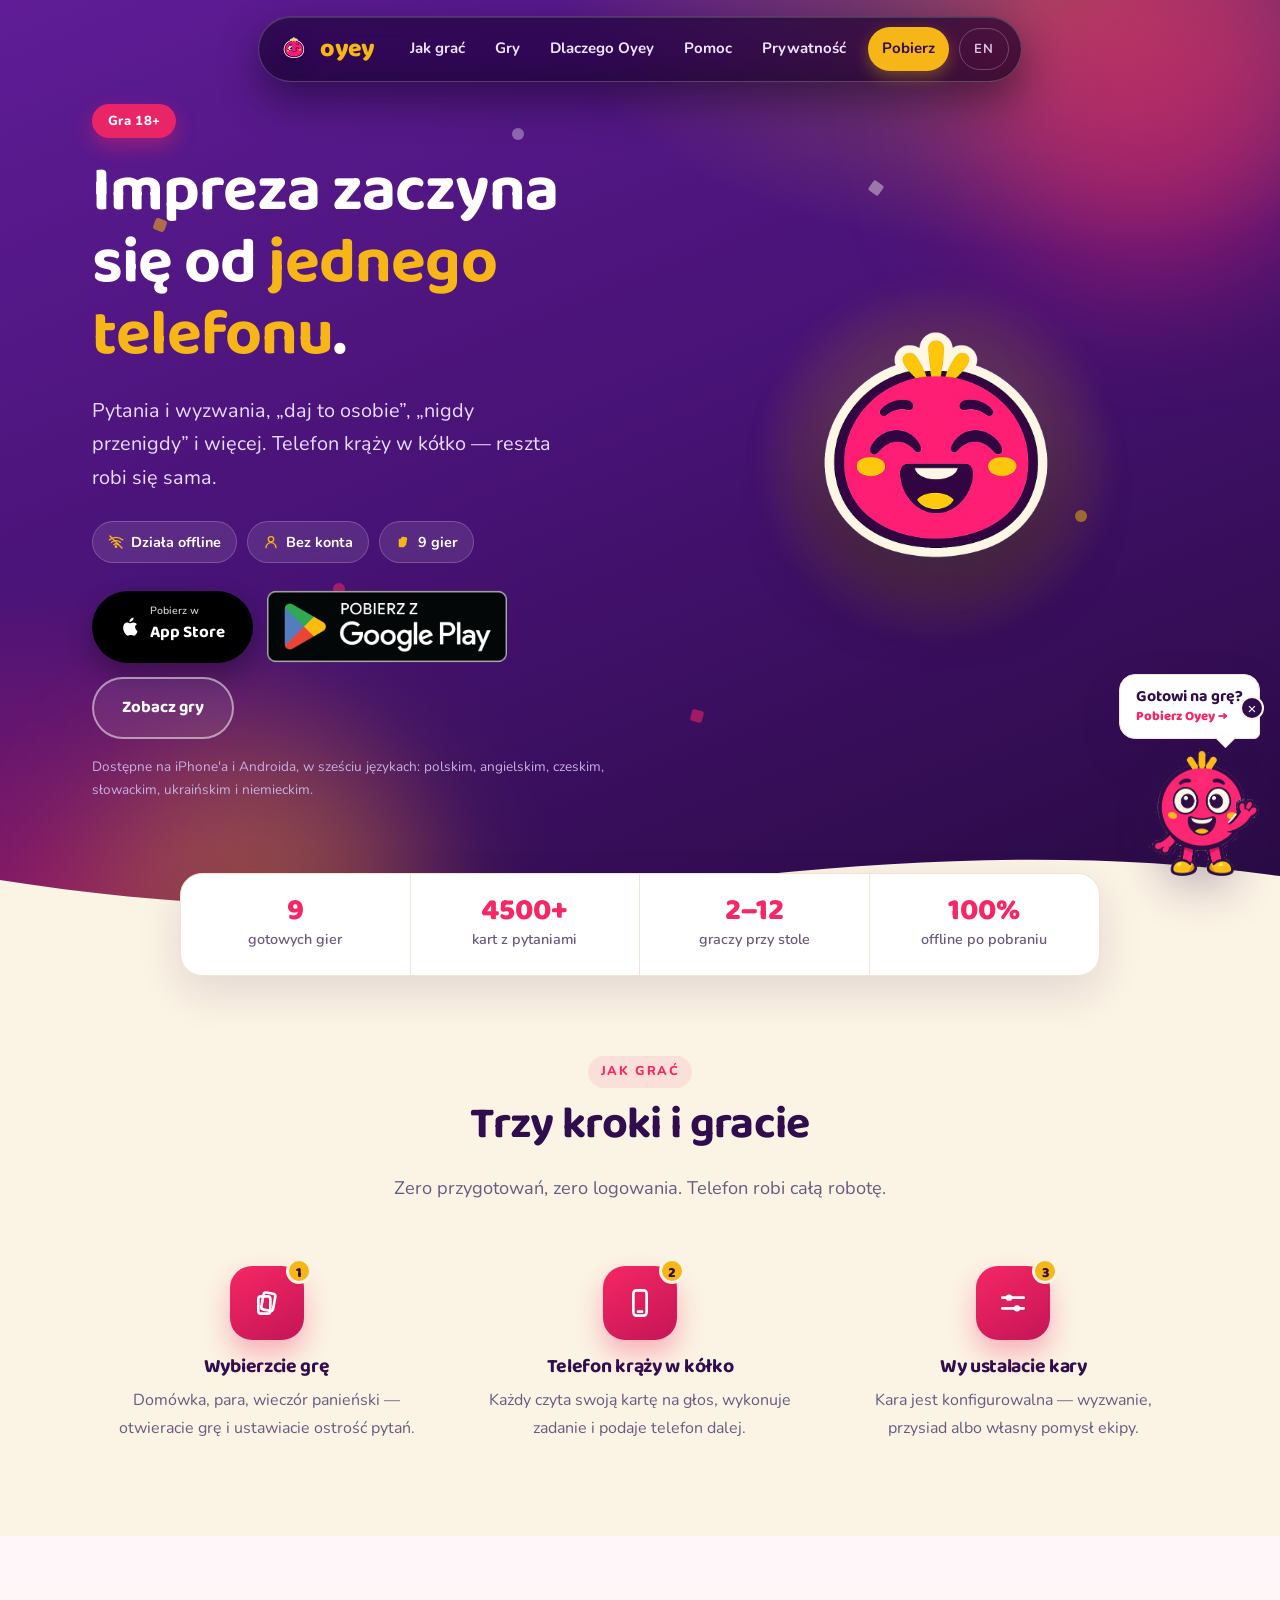
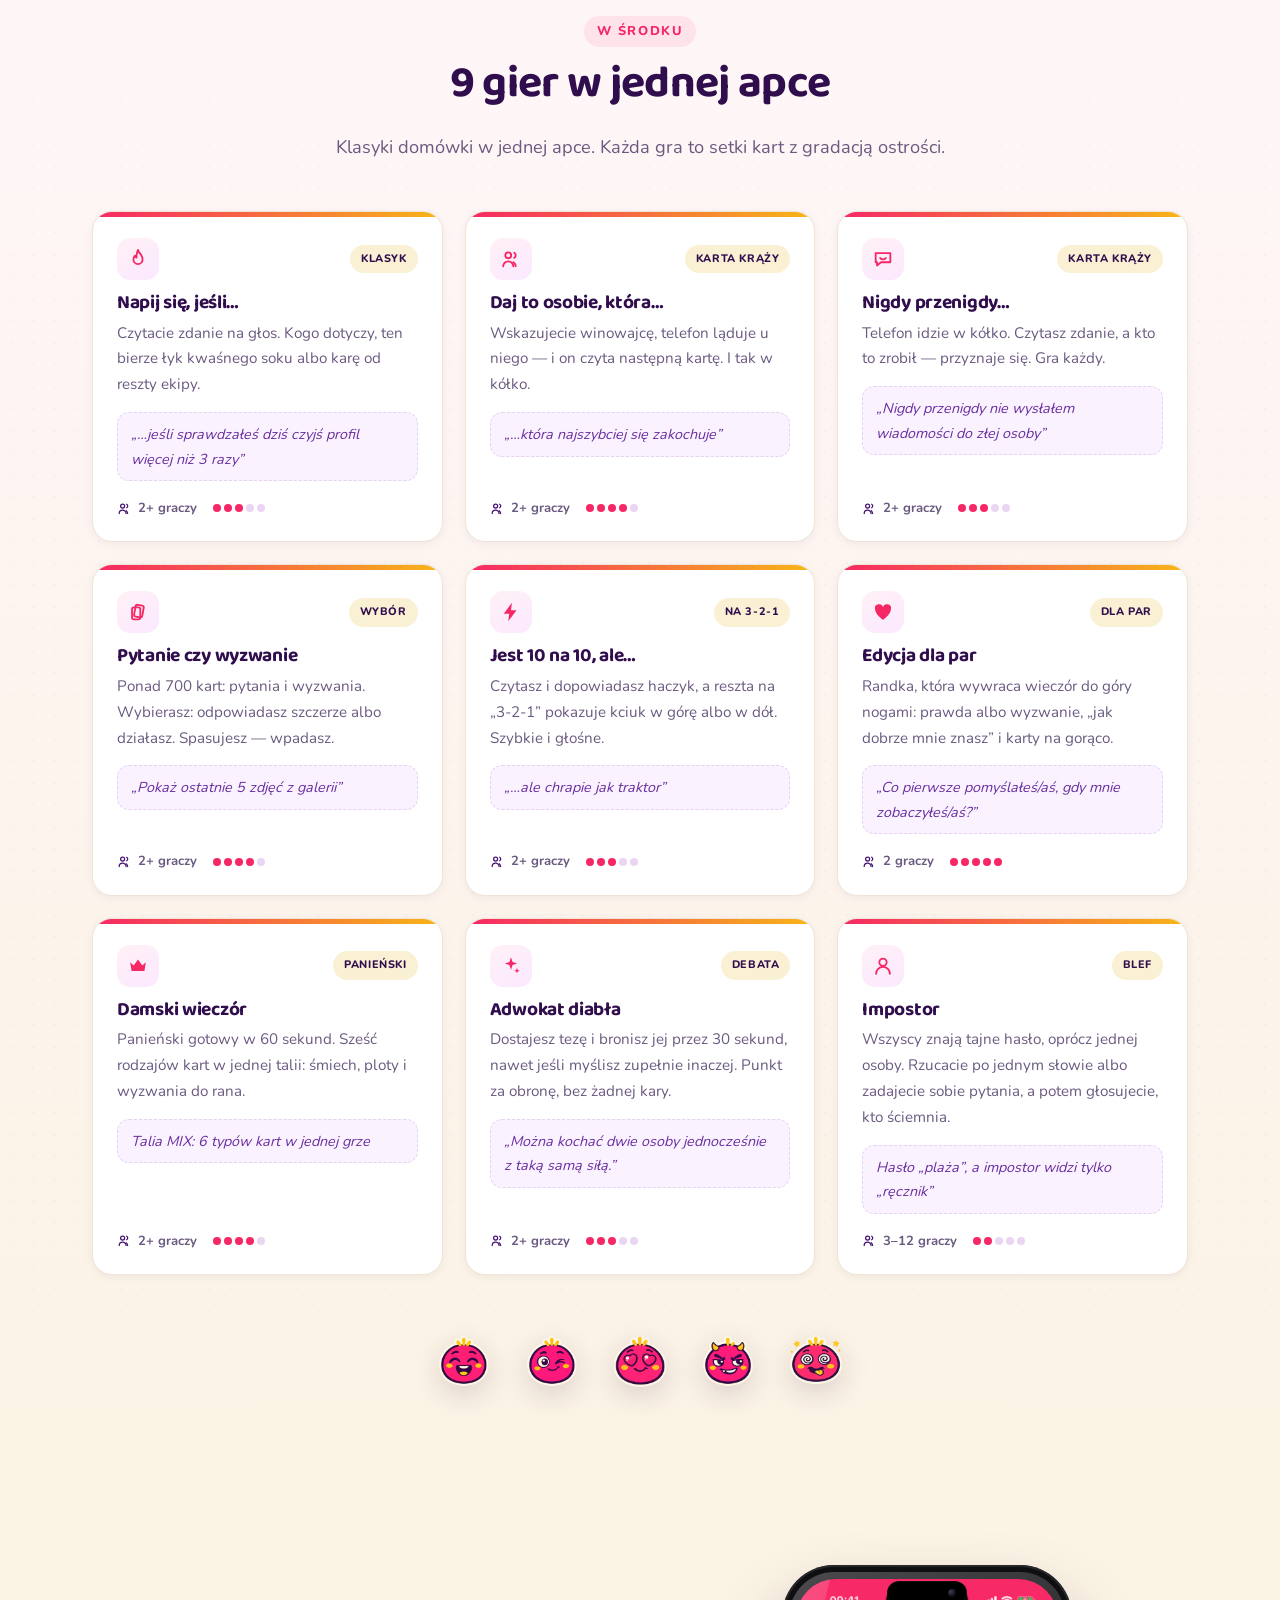
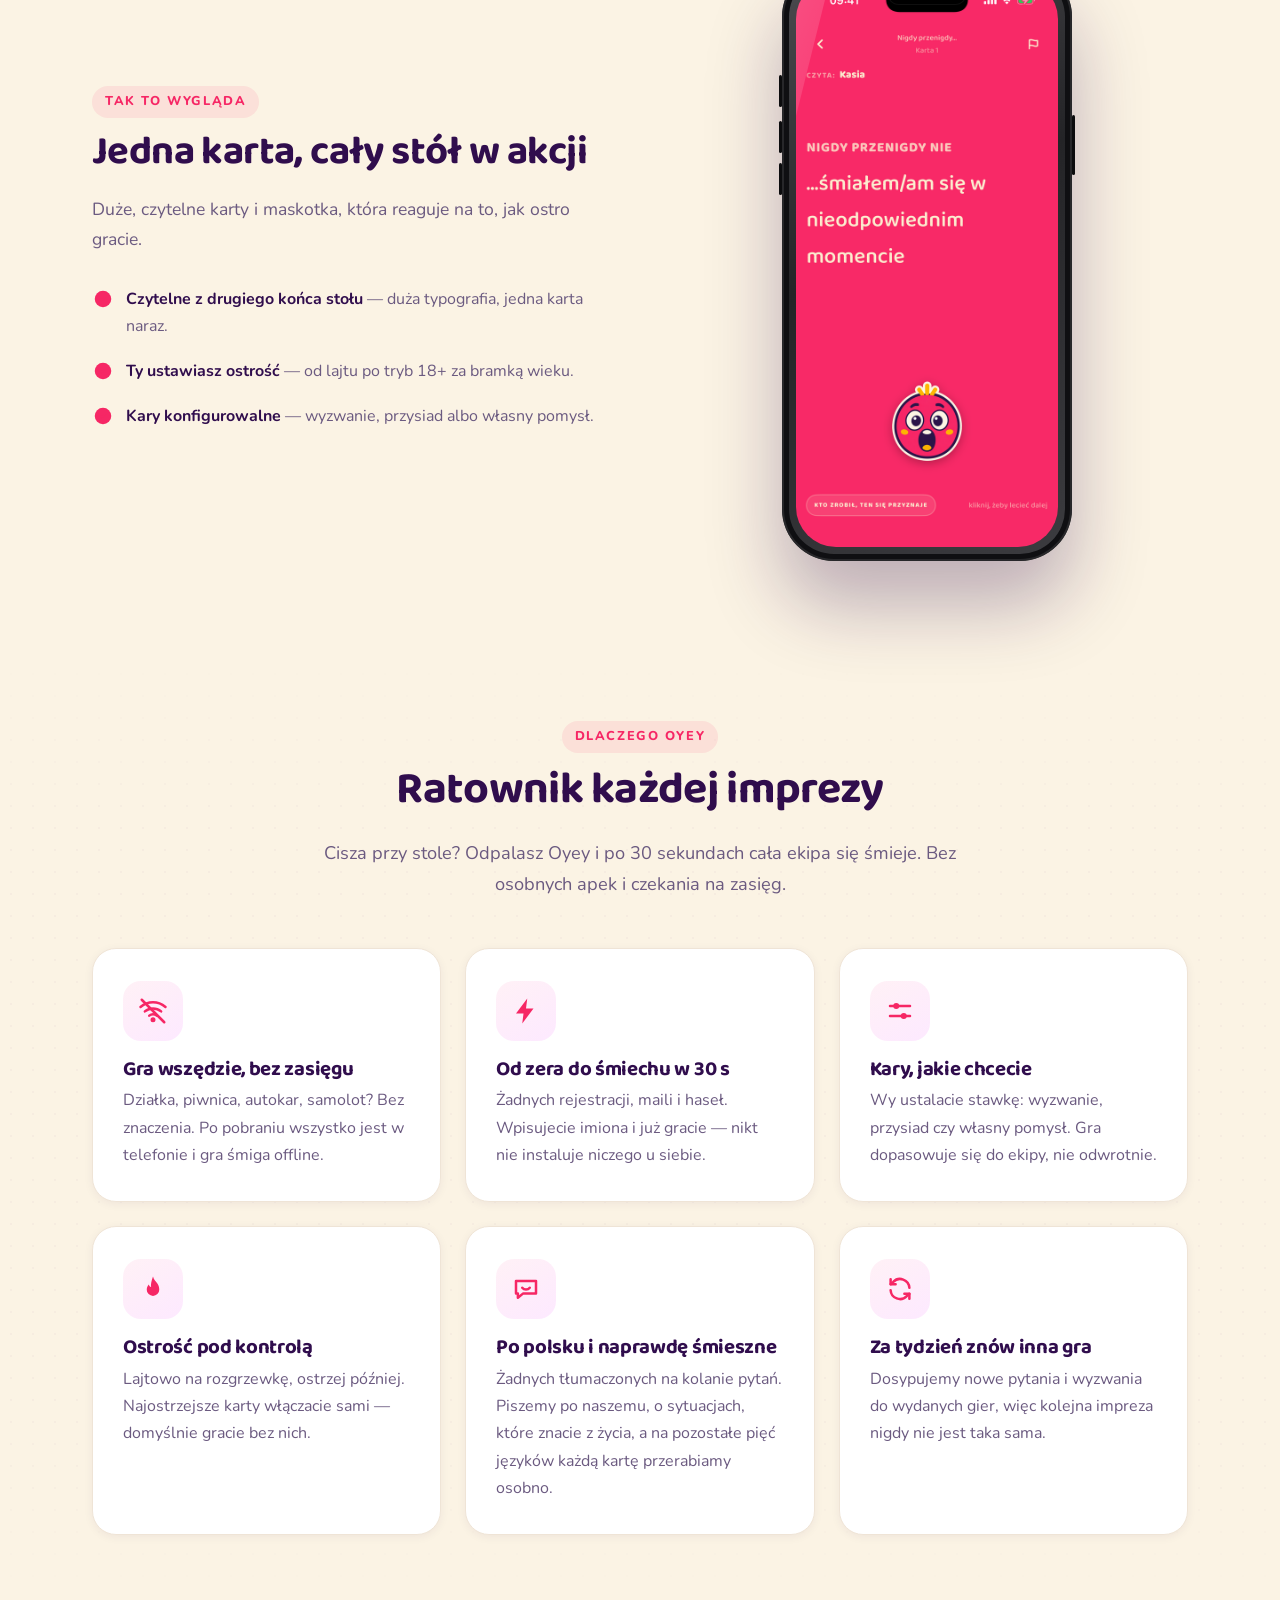
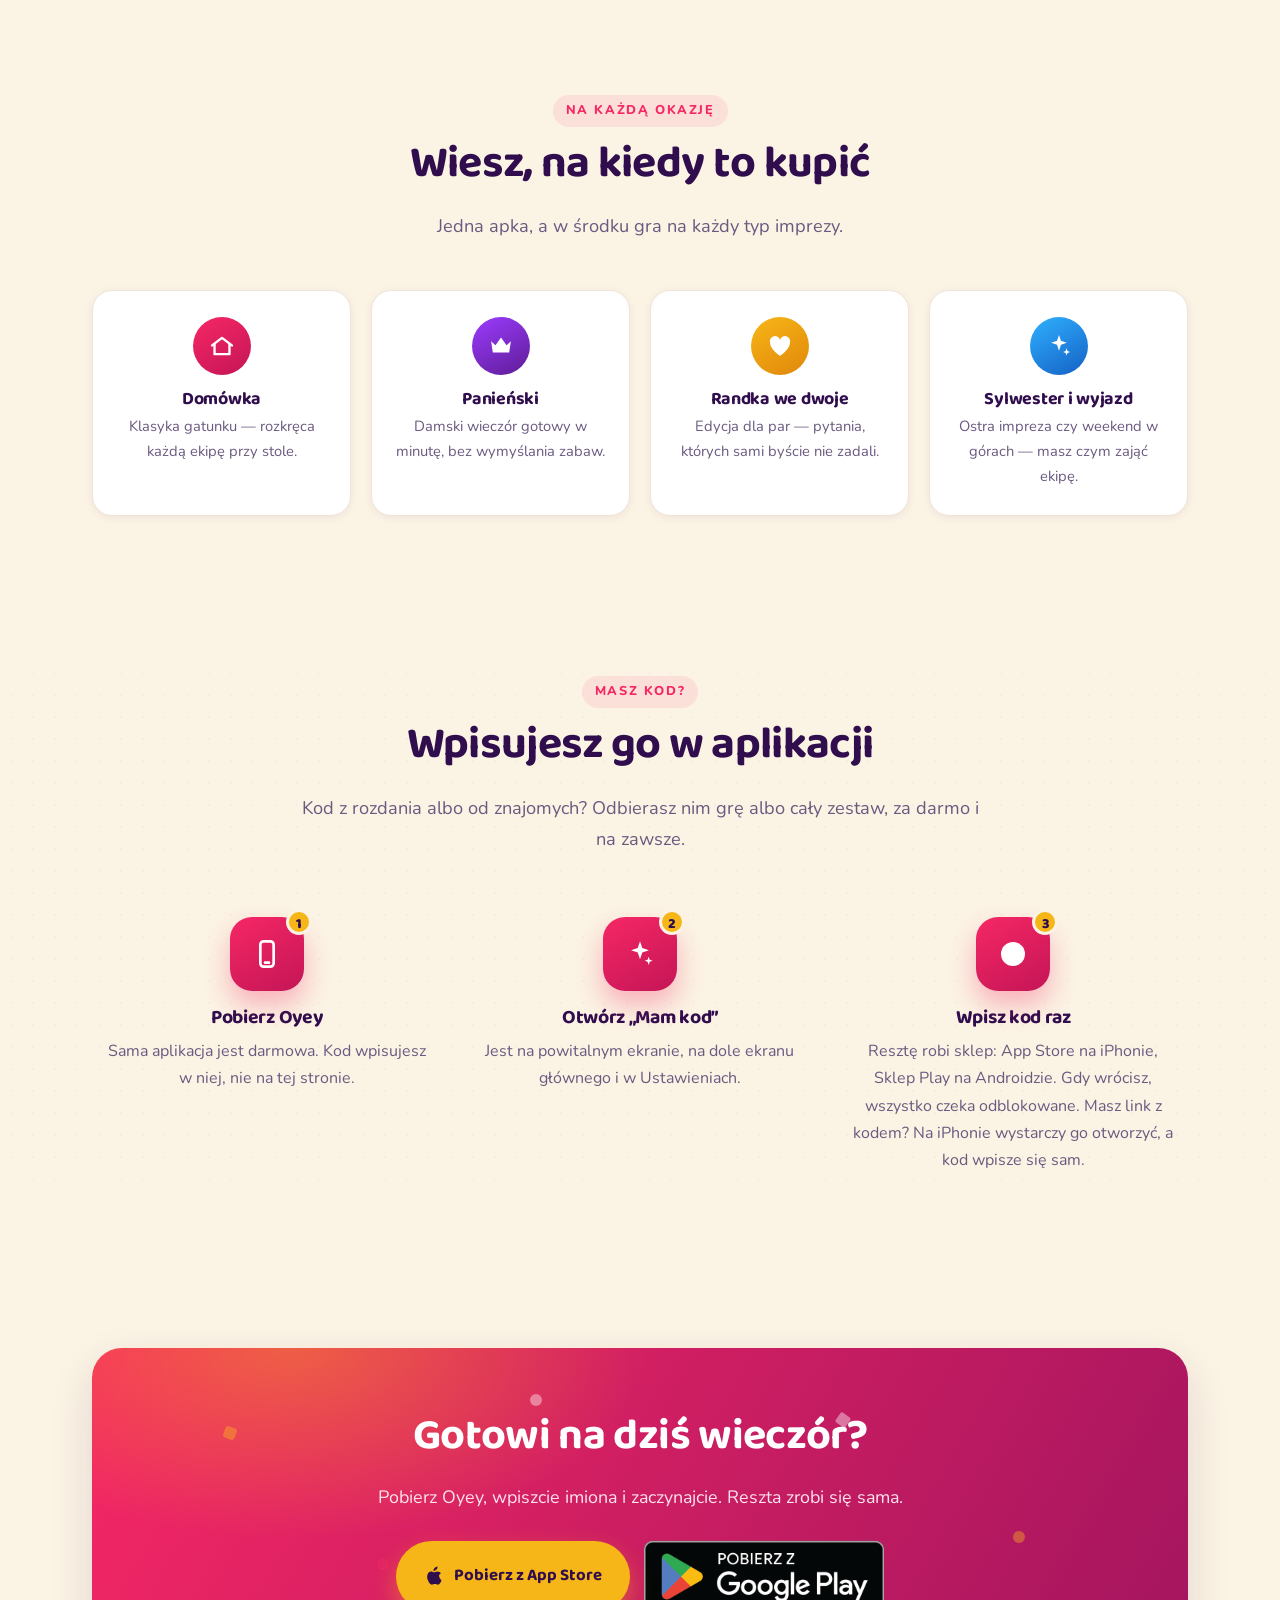
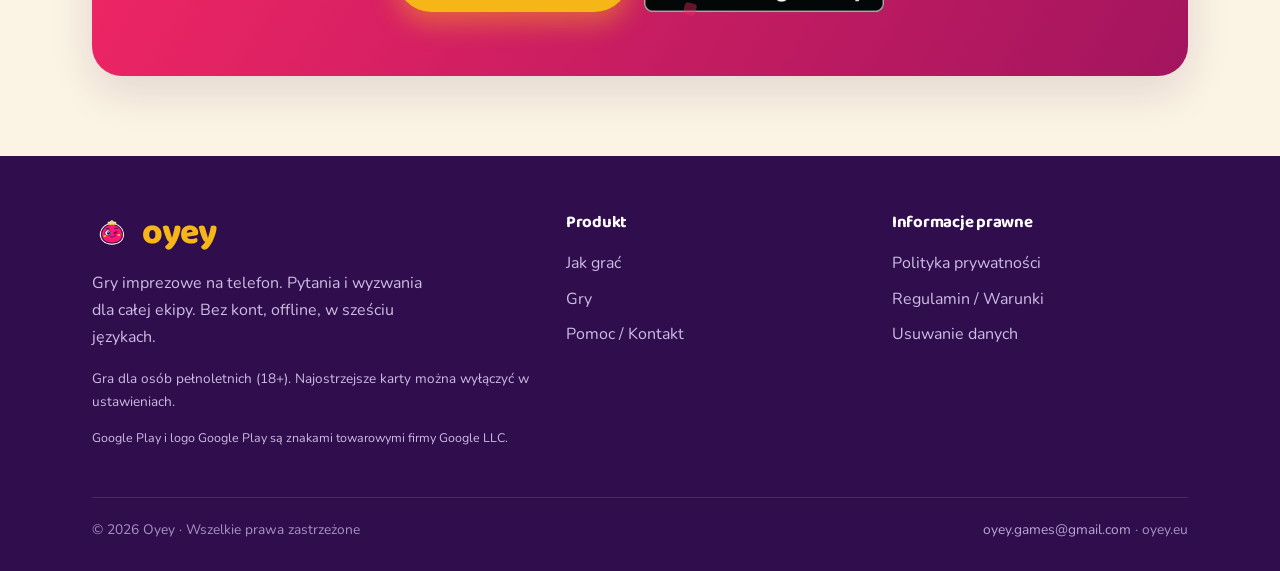
==== commit a6e14131: "Scalenie main: angielska pod „/”, polska pod /pl/, 9 gier przeniesione main (d966012) przeniósł stro" ====
--- a/pl/index.html
+++ b/pl/index.html
@@ -85,7 +85,7 @@
         <div class="hero__badges">
           <span class="badge"><svg class="icon"><use href="#ic-wifi"/></svg> Działa offline</span>
           <span class="badge"><svg class="icon"><use href="#ic-user"/></svg> Bez konta</span>
-          <span class="badge"><svg class="icon icon--fill"><use href="#ic-cards"/></svg> 8 gier</span>
+          <span class="badge"><svg class="icon icon--fill"><use href="#ic-cards"/></svg> 9 gier</span>
         </div>
         <div class="btns" id="download-top">
           <a class="btn btn--app" href="https://apps.apple.com/app/id6793657469" target="_blank" rel="noopener" aria-label="Pobierz z App Store">
@@ -111,7 +111,7 @@
   <!-- STATS -->
   <div class="container">
     <div class="stats reveal">
-      <div class="stat"><b>8</b><span>gotowych gier</span></div>
+      <div class="stat"><b>9</b><span>gotowych gier</span></div>
       <div class="stat"><b>4500+</b><span>kart z pytaniami</span></div>
       <div class="stat"><b>2–12</b><span>graczy przy stole</span></div>
       <div class="stat"><b>100%</b><span>offline po pobraniu</span></div>
@@ -151,7 +151,7 @@
     <div class="container">
       <div class="section-head reveal">
         <span class="eyebrow">W środku</span>
-        <h2>8 gier w jednej apce</h2>
+        <h2>9 gier w jednej apce</h2>
         <p>Klasyki domówki w jednej apce. Każda gra to setki kart z gradacją ostrości.</p>
       </div>
       <div class="games">
@@ -218,6 +218,14 @@
           <p>Dostajesz tezę i bronisz jej przez 30 sekund, nawet jeśli myślisz zupełnie inaczej. Punkt za obronę, bez żadnej kary.</p>
           <div class="game__sample">„Można kochać dwie osoby jednocześnie z taką samą siłą.”</div>
           <div class="game__meta"><span class="m"><svg class="icon"><use href="#ic-users"/></svg>2+ graczy</span><span class="spice"><span class="spice-dots"><i class="on"></i><i class="on"></i><i class="on"></i><i></i><i></i></span></span></div>
+        </article>
+
+        <article class="game reveal d1">
+          <div class="game__top"><span class="game__ico"><svg class="icon"><use href="#ic-user"/></svg></span><span class="tag">Blef</span></div>
+          <h3>Impostor</h3>
+          <p>Wszyscy znają tajne hasło, oprócz jednej osoby. Rzucacie po jednym słowie albo zadajecie sobie pytania, a potem głosujecie, kto ściemnia.</p>
+          <div class="game__sample">Hasło „plaża”, a impostor widzi tylko „ręcznik”</div>
+          <div class="game__meta"><span class="m"><svg class="icon"><use href="#ic-users"/></svg>3–12 graczy</span><span class="spice"><span class="spice-dots"><i class="on"></i><i class="on"></i><i></i><i></i><i></i></span></span></div>
         </article>
 
       </div>
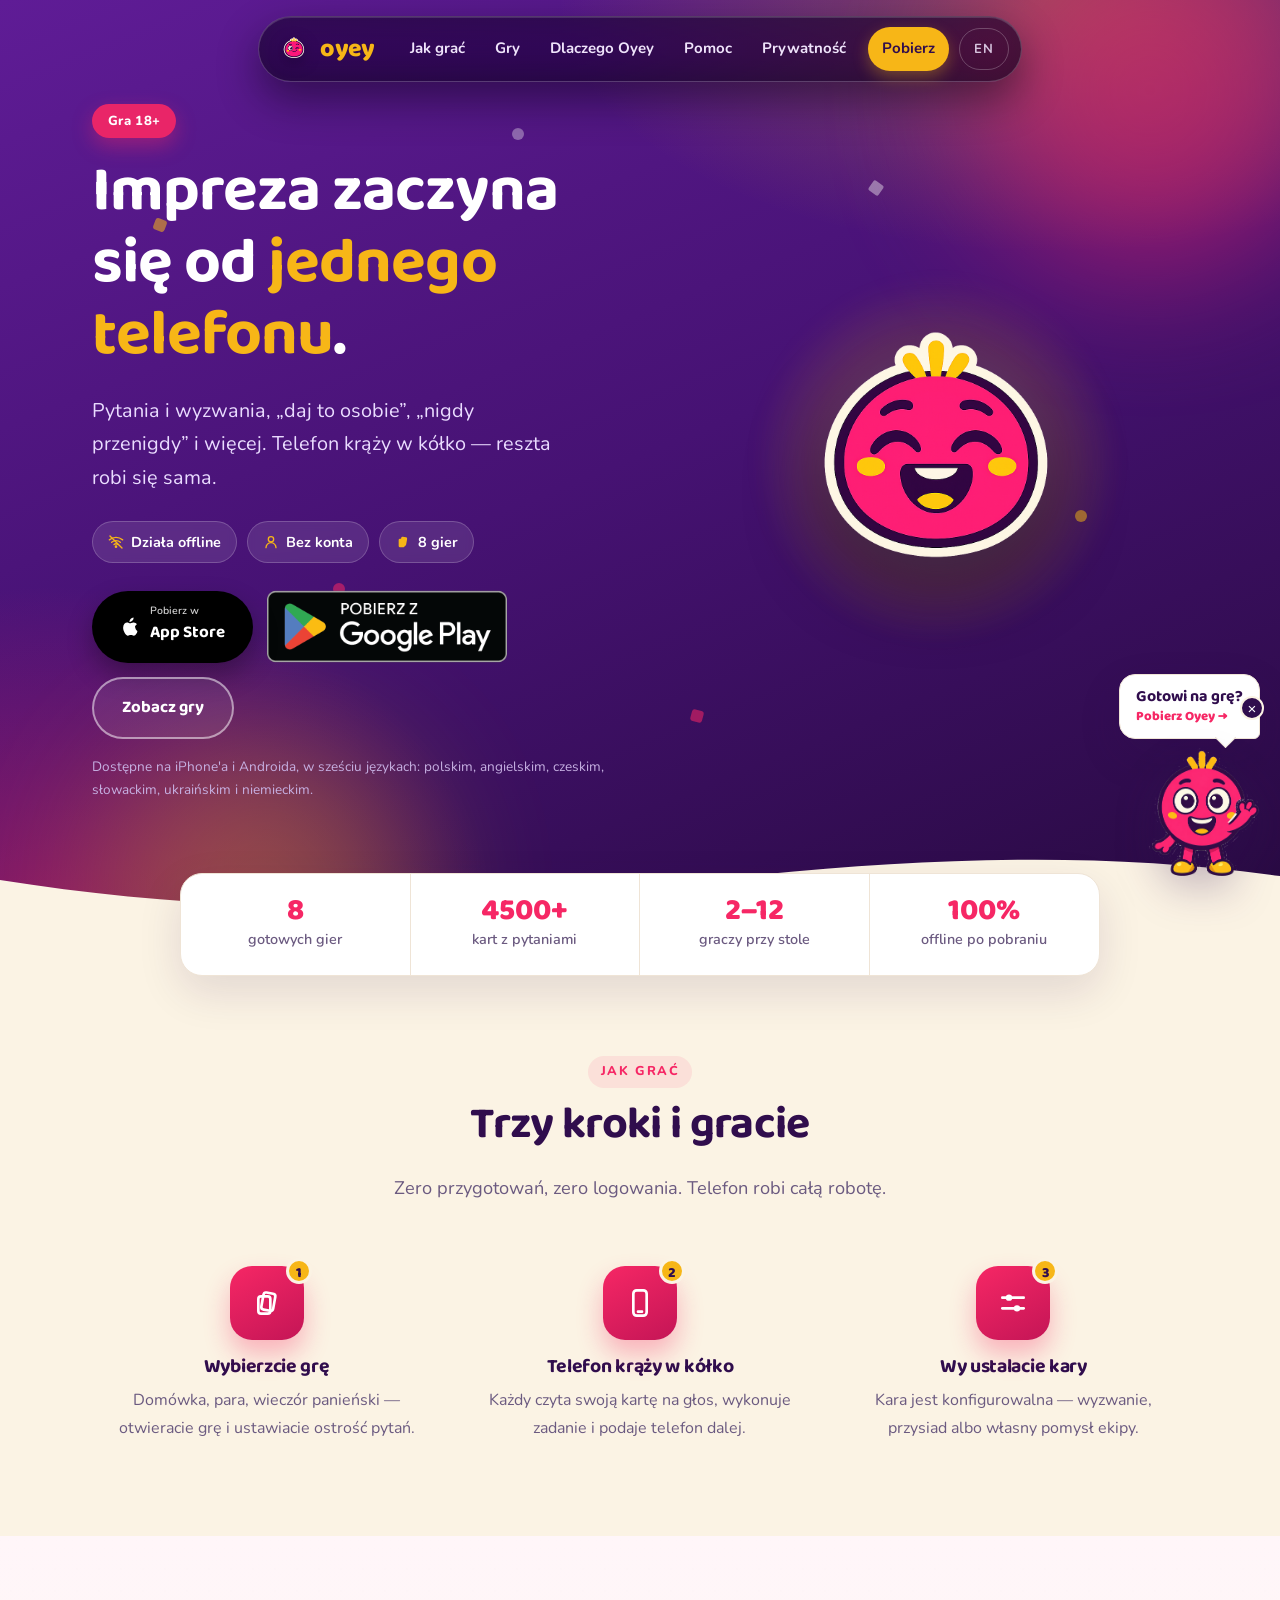
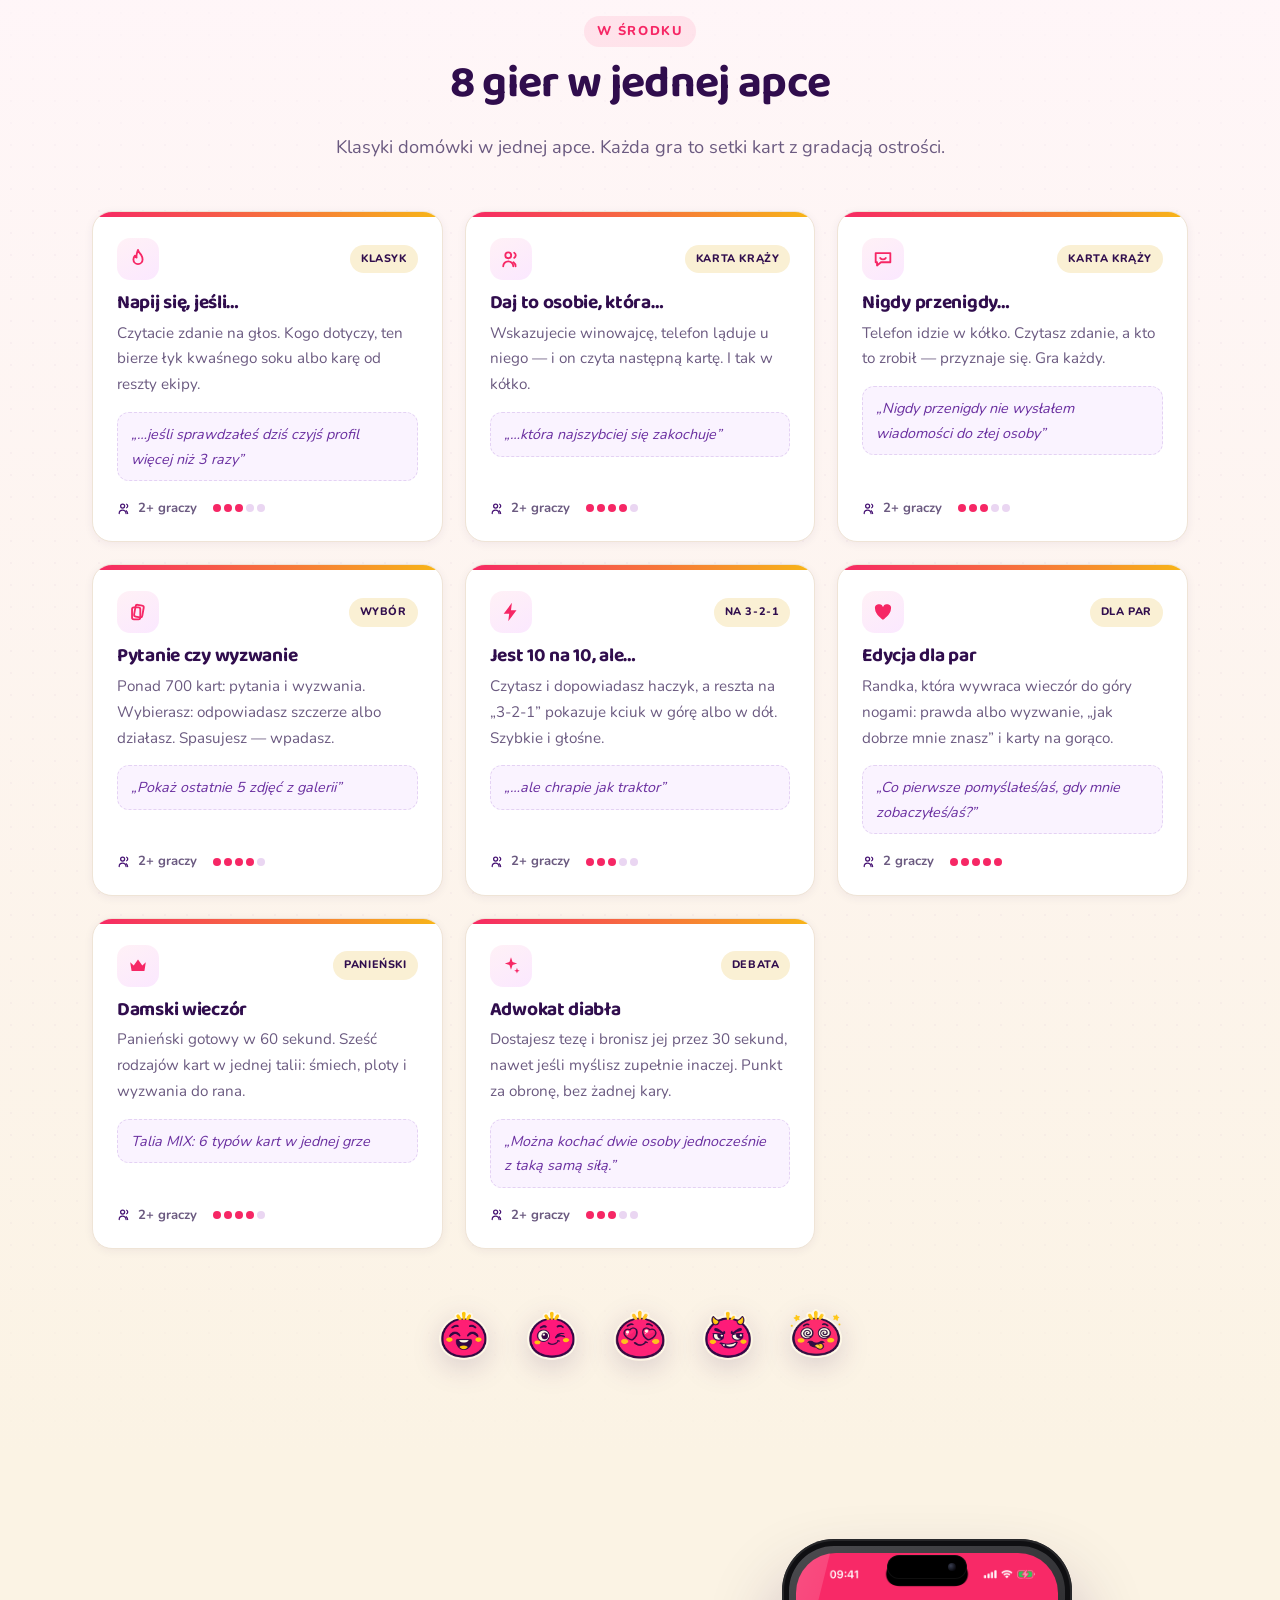
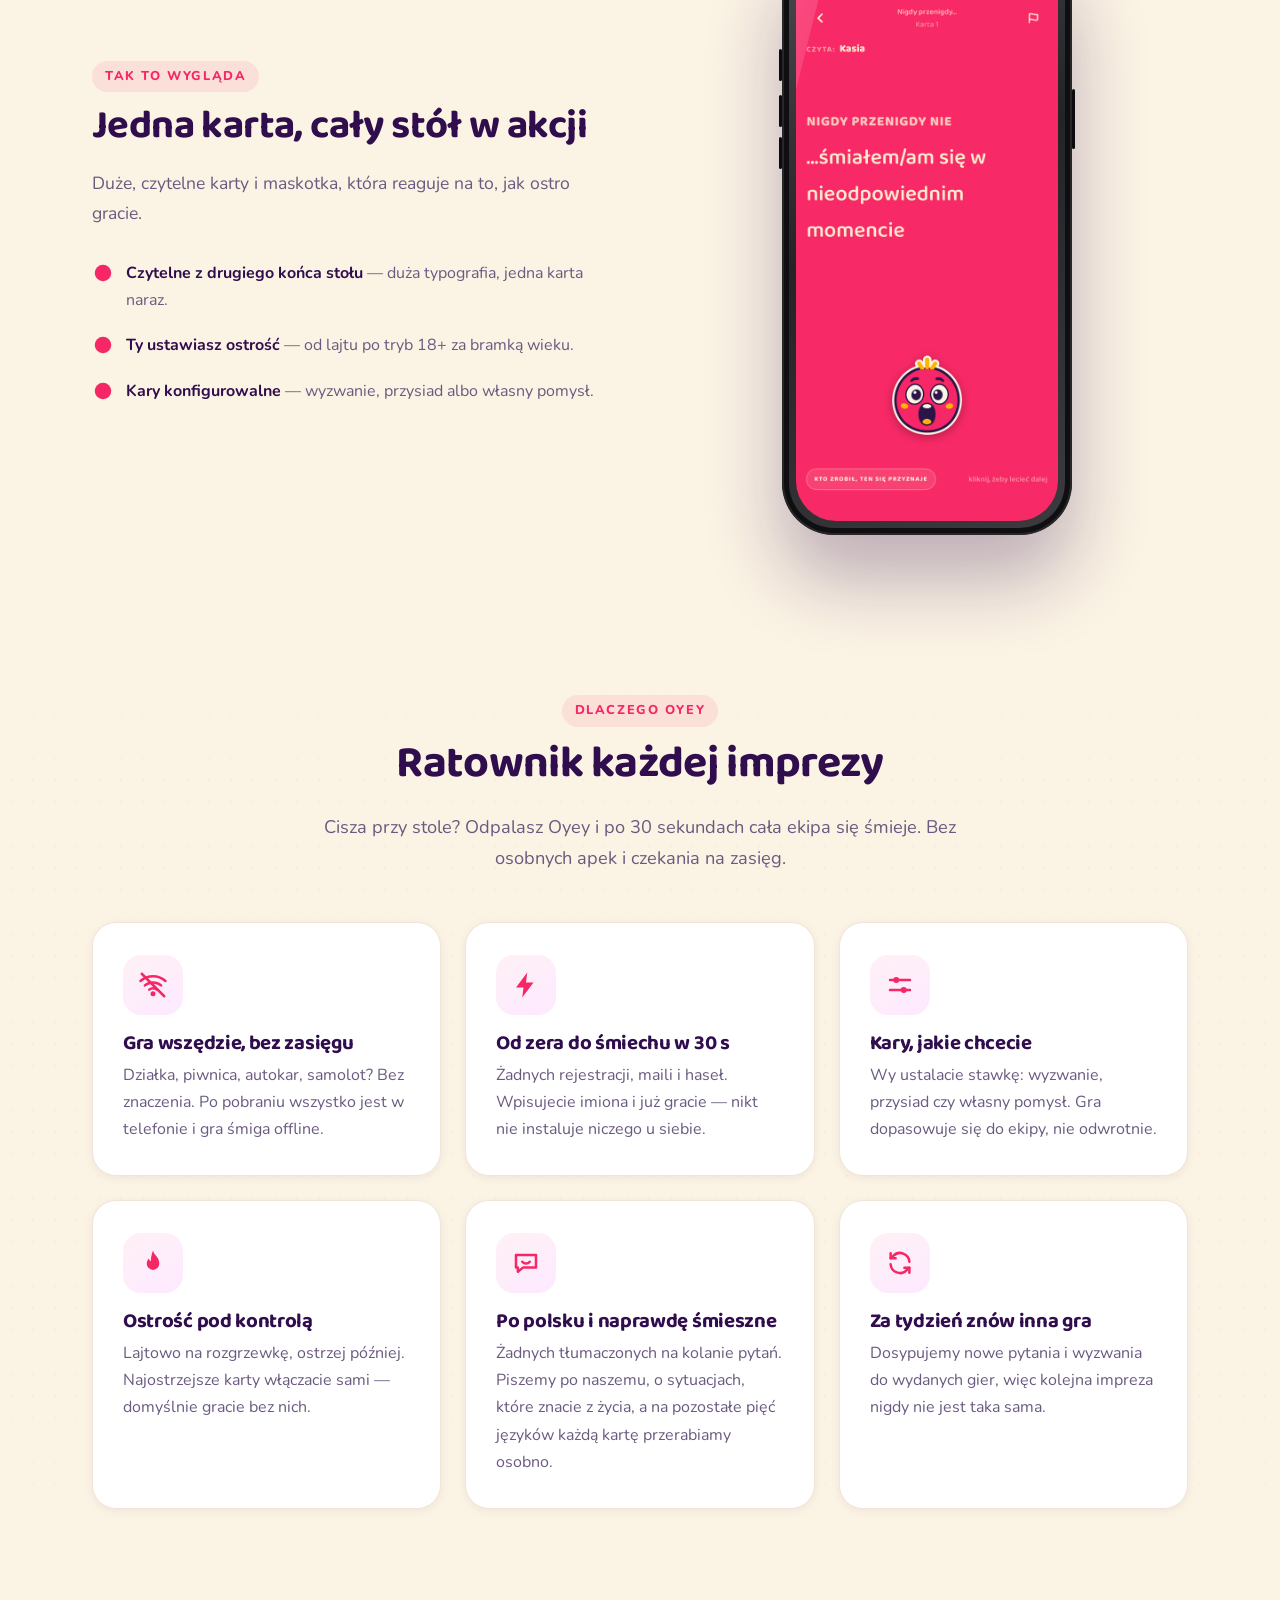
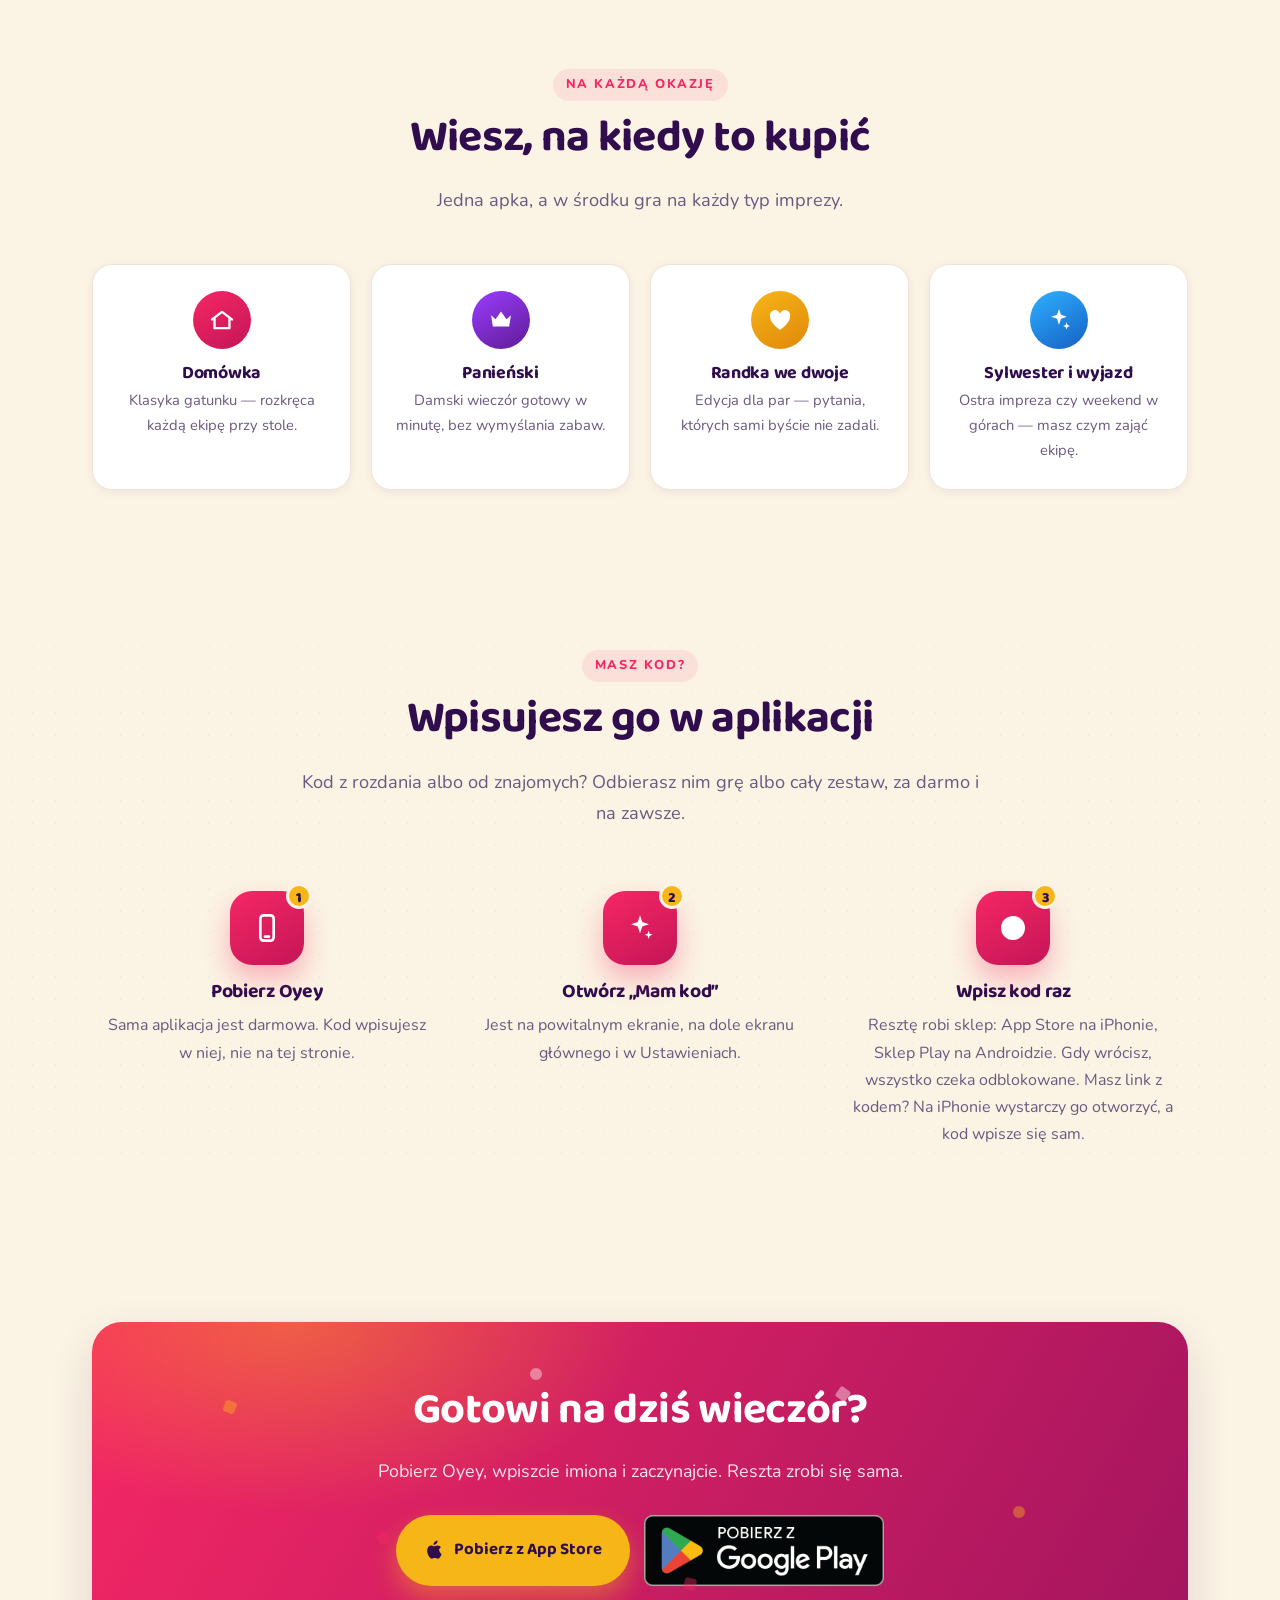
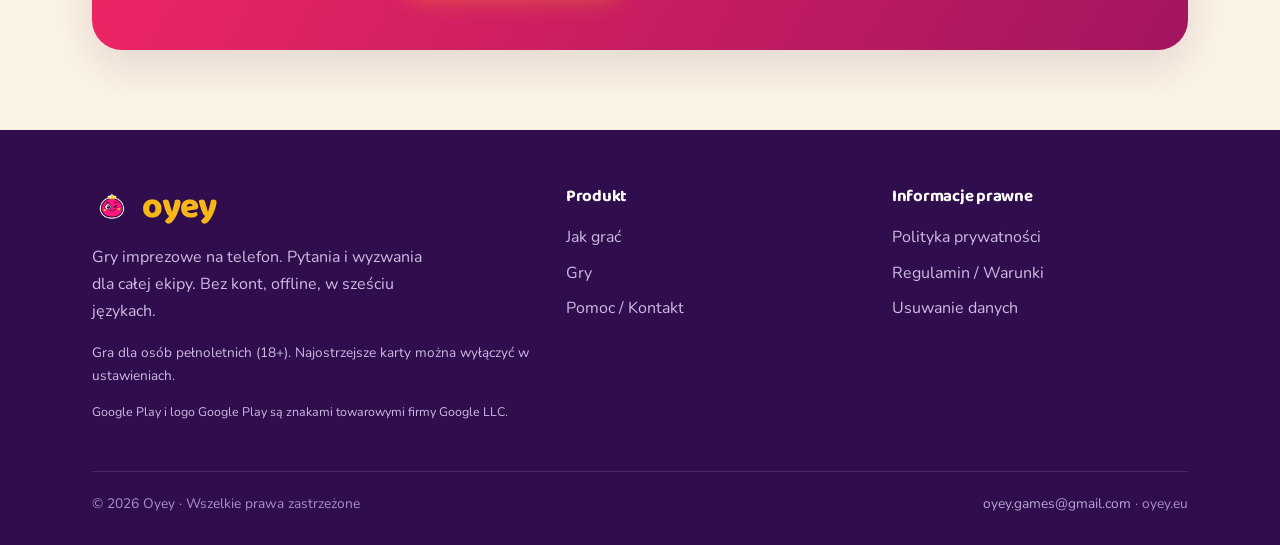
==== commit 26d8f8d4: "Strona: „Wstecz” bez odbijania na /pl/, język wizyty po powrocie z pamięci Poprawki po recenzji d966" ====
--- a/pl/index.html
+++ b/pl/index.html
@@ -85,7 +85,7 @@
         <div class="hero__badges">
           <span class="badge"><svg class="icon"><use href="#ic-wifi"/></svg> Działa offline</span>
           <span class="badge"><svg class="icon"><use href="#ic-user"/></svg> Bez konta</span>
-          <span class="badge"><svg class="icon icon--fill"><use href="#ic-cards"/></svg> 9 gier</span>
+          <span class="badge"><svg class="icon icon--fill"><use href="#ic-cards"/></svg> 8 gier</span>
         </div>
         <div class="btns" id="download-top">
           <a class="btn btn--app" href="https://apps.apple.com/app/id6793657469" target="_blank" rel="noopener" aria-label="Pobierz z App Store">
@@ -111,7 +111,7 @@
   <!-- STATS -->
   <div class="container">
     <div class="stats reveal">
-      <div class="stat"><b>9</b><span>gotowych gier</span></div>
+      <div class="stat"><b>8</b><span>gotowych gier</span></div>
       <div class="stat"><b>4500+</b><span>kart z pytaniami</span></div>
       <div class="stat"><b>2–12</b><span>graczy przy stole</span></div>
       <div class="stat"><b>100%</b><span>offline po pobraniu</span></div>
@@ -151,7 +151,7 @@
     <div class="container">
       <div class="section-head reveal">
         <span class="eyebrow">W środku</span>
-        <h2>9 gier w jednej apce</h2>
+        <h2>8 gier w jednej apce</h2>
         <p>Klasyki domówki w jednej apce. Każda gra to setki kart z gradacją ostrości.</p>
       </div>
       <div class="games">
@@ -218,14 +218,6 @@
           <p>Dostajesz tezę i bronisz jej przez 30 sekund, nawet jeśli myślisz zupełnie inaczej. Punkt za obronę, bez żadnej kary.</p>
           <div class="game__sample">„Można kochać dwie osoby jednocześnie z taką samą siłą.”</div>
           <div class="game__meta"><span class="m"><svg class="icon"><use href="#ic-users"/></svg>2+ graczy</span><span class="spice"><span class="spice-dots"><i class="on"></i><i class="on"></i><i class="on"></i><i></i><i></i></span></span></div>
-        </article>
-
-        <article class="game reveal d1">
-          <div class="game__top"><span class="game__ico"><svg class="icon"><use href="#ic-user"/></svg></span><span class="tag">Blef</span></div>
-          <h3>Impostor</h3>
-          <p>Wszyscy znają tajne hasło, oprócz jednej osoby. Rzucacie po jednym słowie albo zadajecie sobie pytania, a potem głosujecie, kto ściemnia.</p>
-          <div class="game__sample">Hasło „plaża”, a impostor widzi tylko „ręcznik”</div>
-          <div class="game__meta"><span class="m"><svg class="icon"><use href="#ic-users"/></svg>3–12 graczy</span><span class="spice"><span class="spice-dots"><i class="on"></i><i class="on"></i><i></i><i></i><i></i></span></span></div>
         </article>
 
       </div>
@@ -415,11 +407,16 @@
 
     // maskotka w rogu
     var mw = document.getElementById('mw');
-    if(sessionStorage.getItem('mwClosed') !== '1'){
+    // sessionStorage w try: zablokowany (dane witryn wyłączone, część
+    // WebView) rzucał wyjątek i zatrzymywał resztę skryptu (ct, Play, panel).
+    var mwZamkniety = false;
+    try { mwZamkniety = (sessionStorage.getItem('mwClosed') === '1'); } catch (bladMw) {}
+    if(!mwZamkniety){
       setTimeout(function(){ mw.classList.add('show'); mw.setAttribute('aria-hidden','false'); }, 1800);
     }
     document.getElementById('mw-close').addEventListener('click', function(){
-      mw.classList.remove('show'); mw.classList.add('hide'); sessionStorage.setItem('mwClosed','1');
+      mw.classList.remove('show'); mw.classList.add('hide');
+      try { sessionStorage.setItem('mwClosed','1'); } catch (bladMw) {}
     });
     // Maskotka i dymek prowadza PROSTO DO SKLEPU (zgloszenie usera 24.09.2026).
     // Wczesniej oba tylko przewijaly do sekcji #download, wiec przycisk
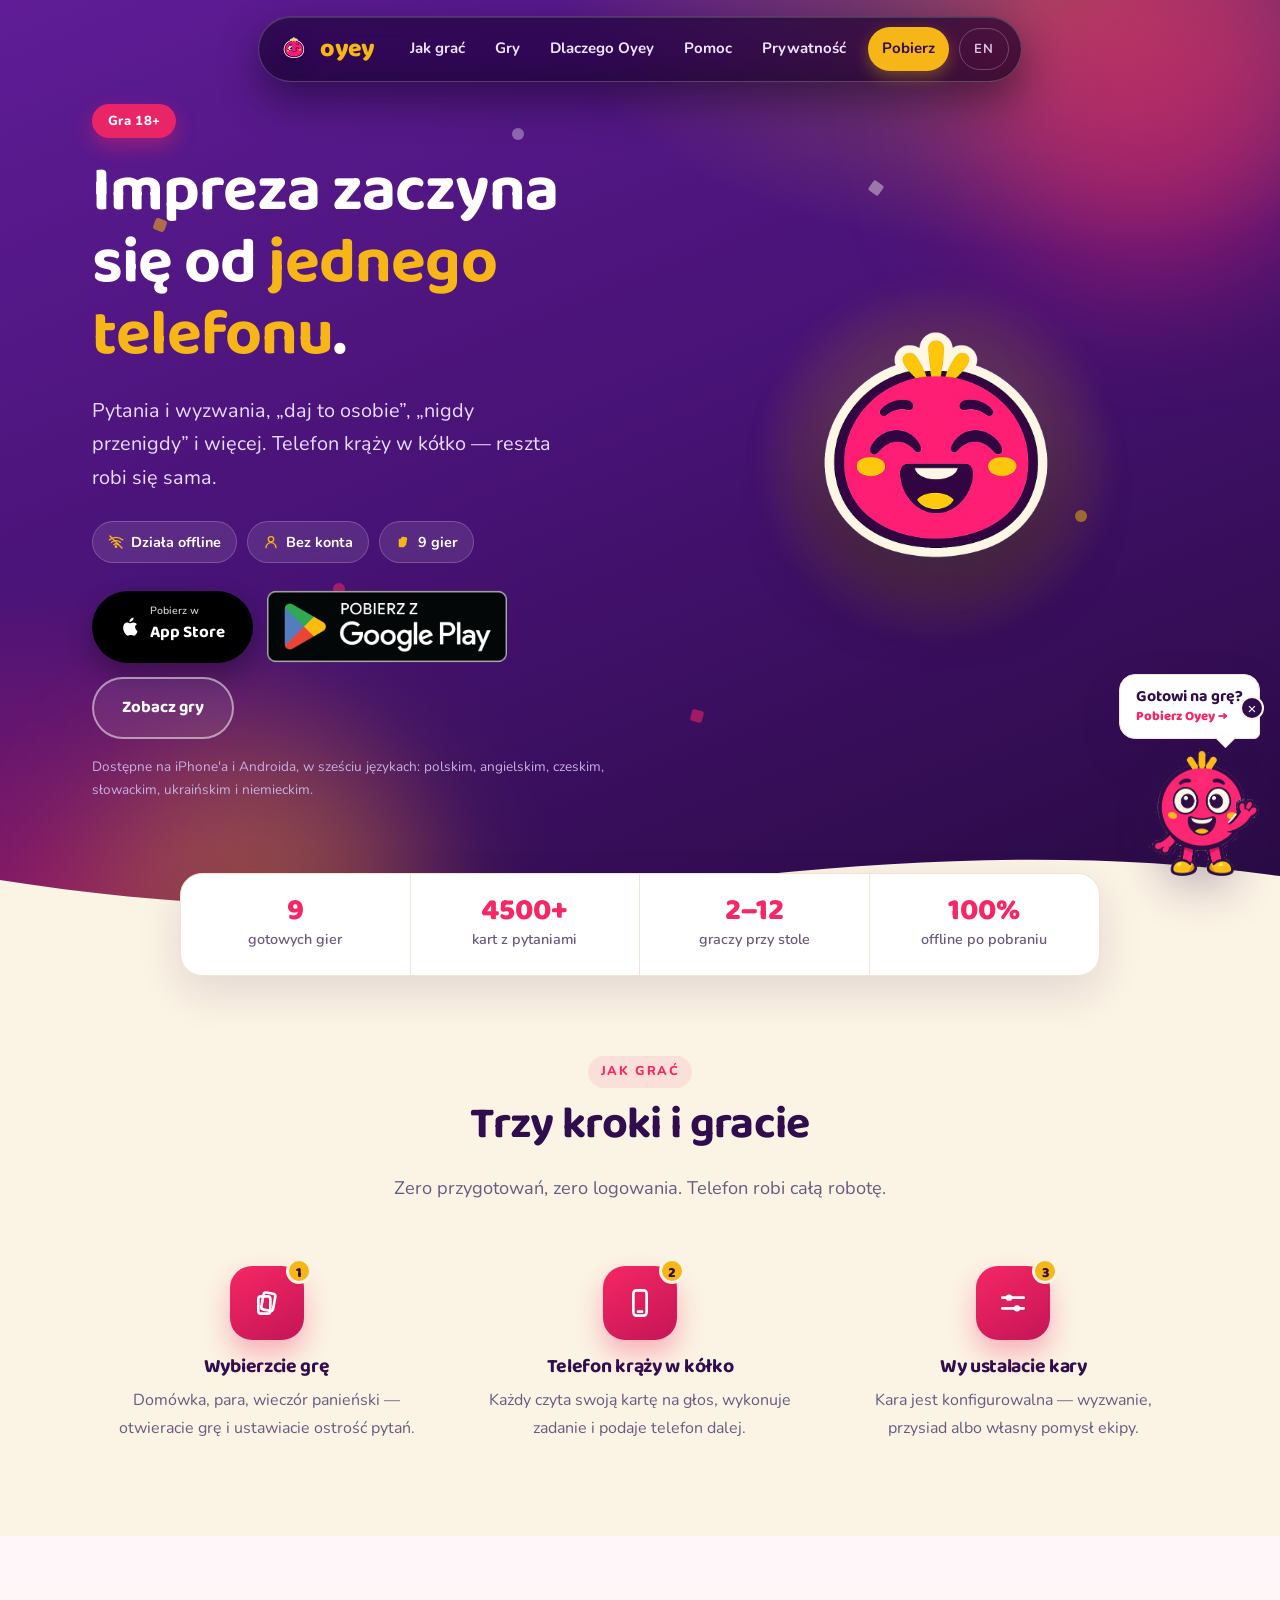
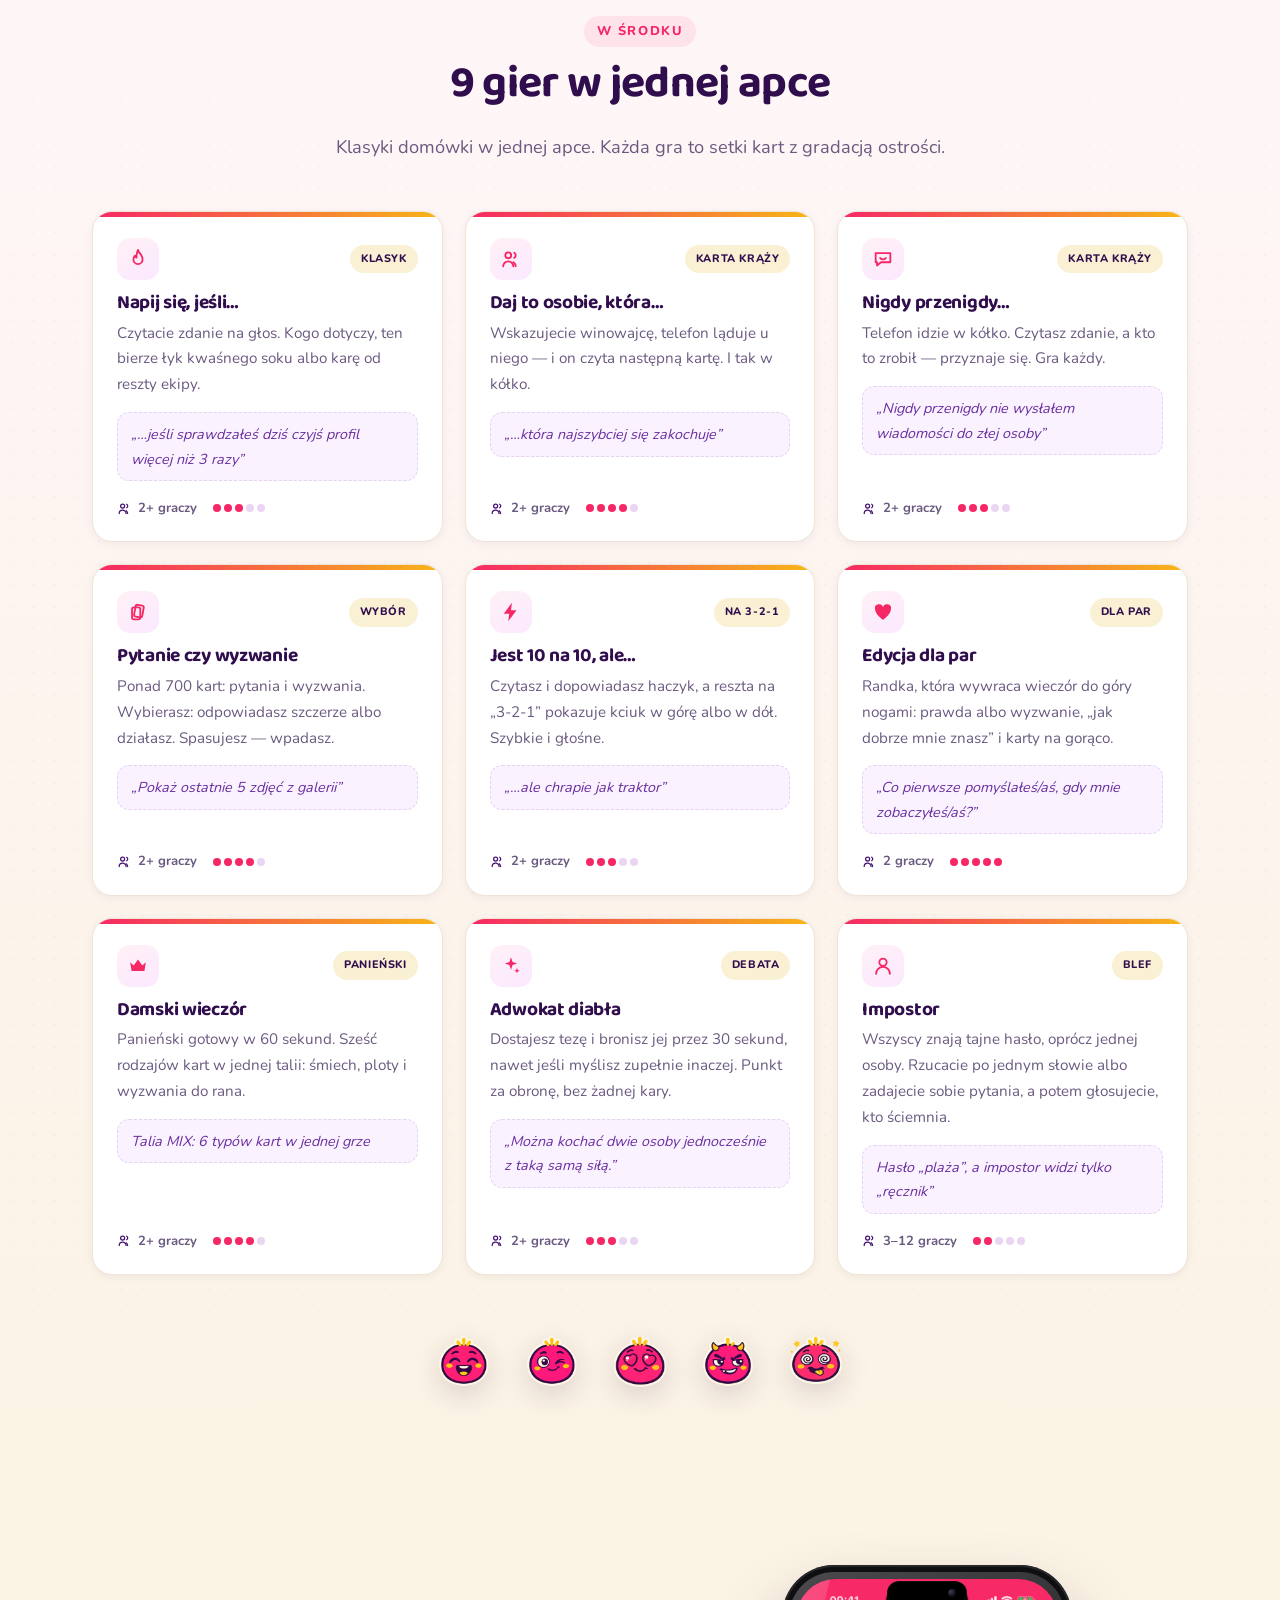
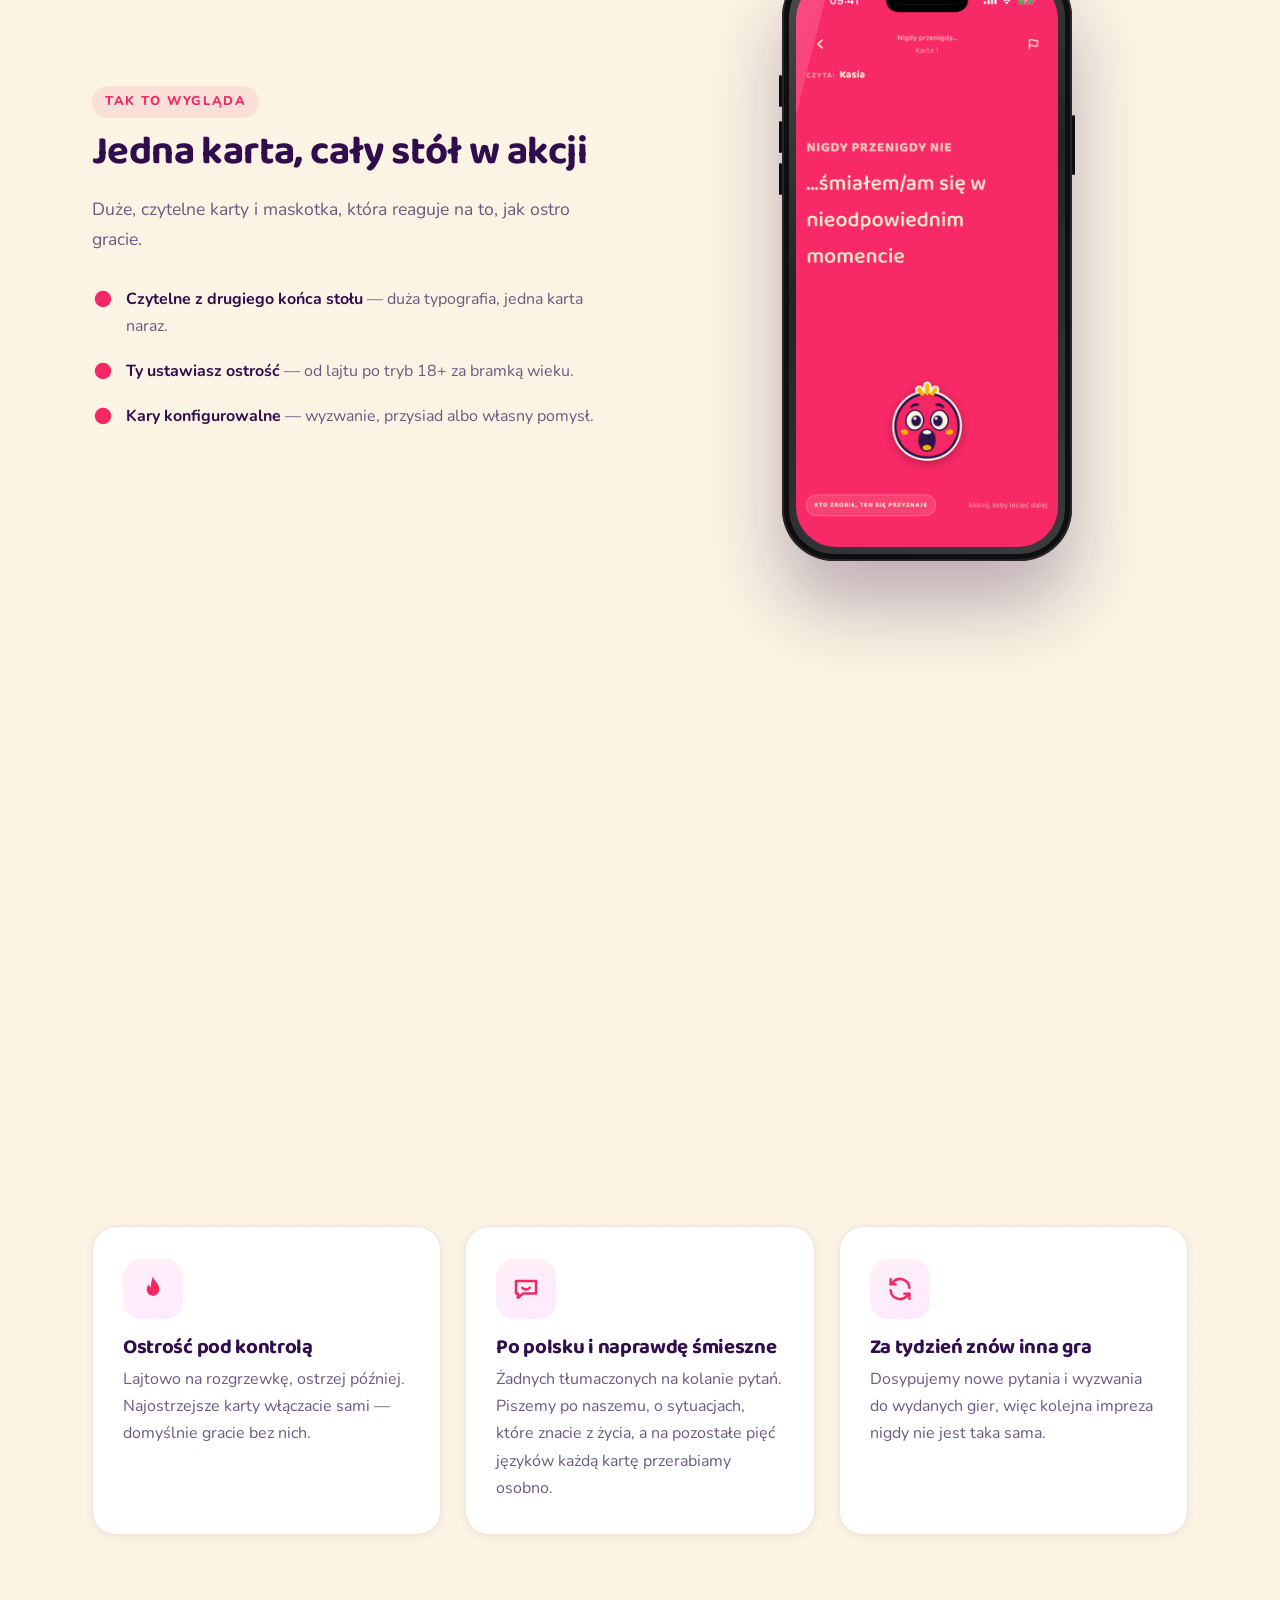
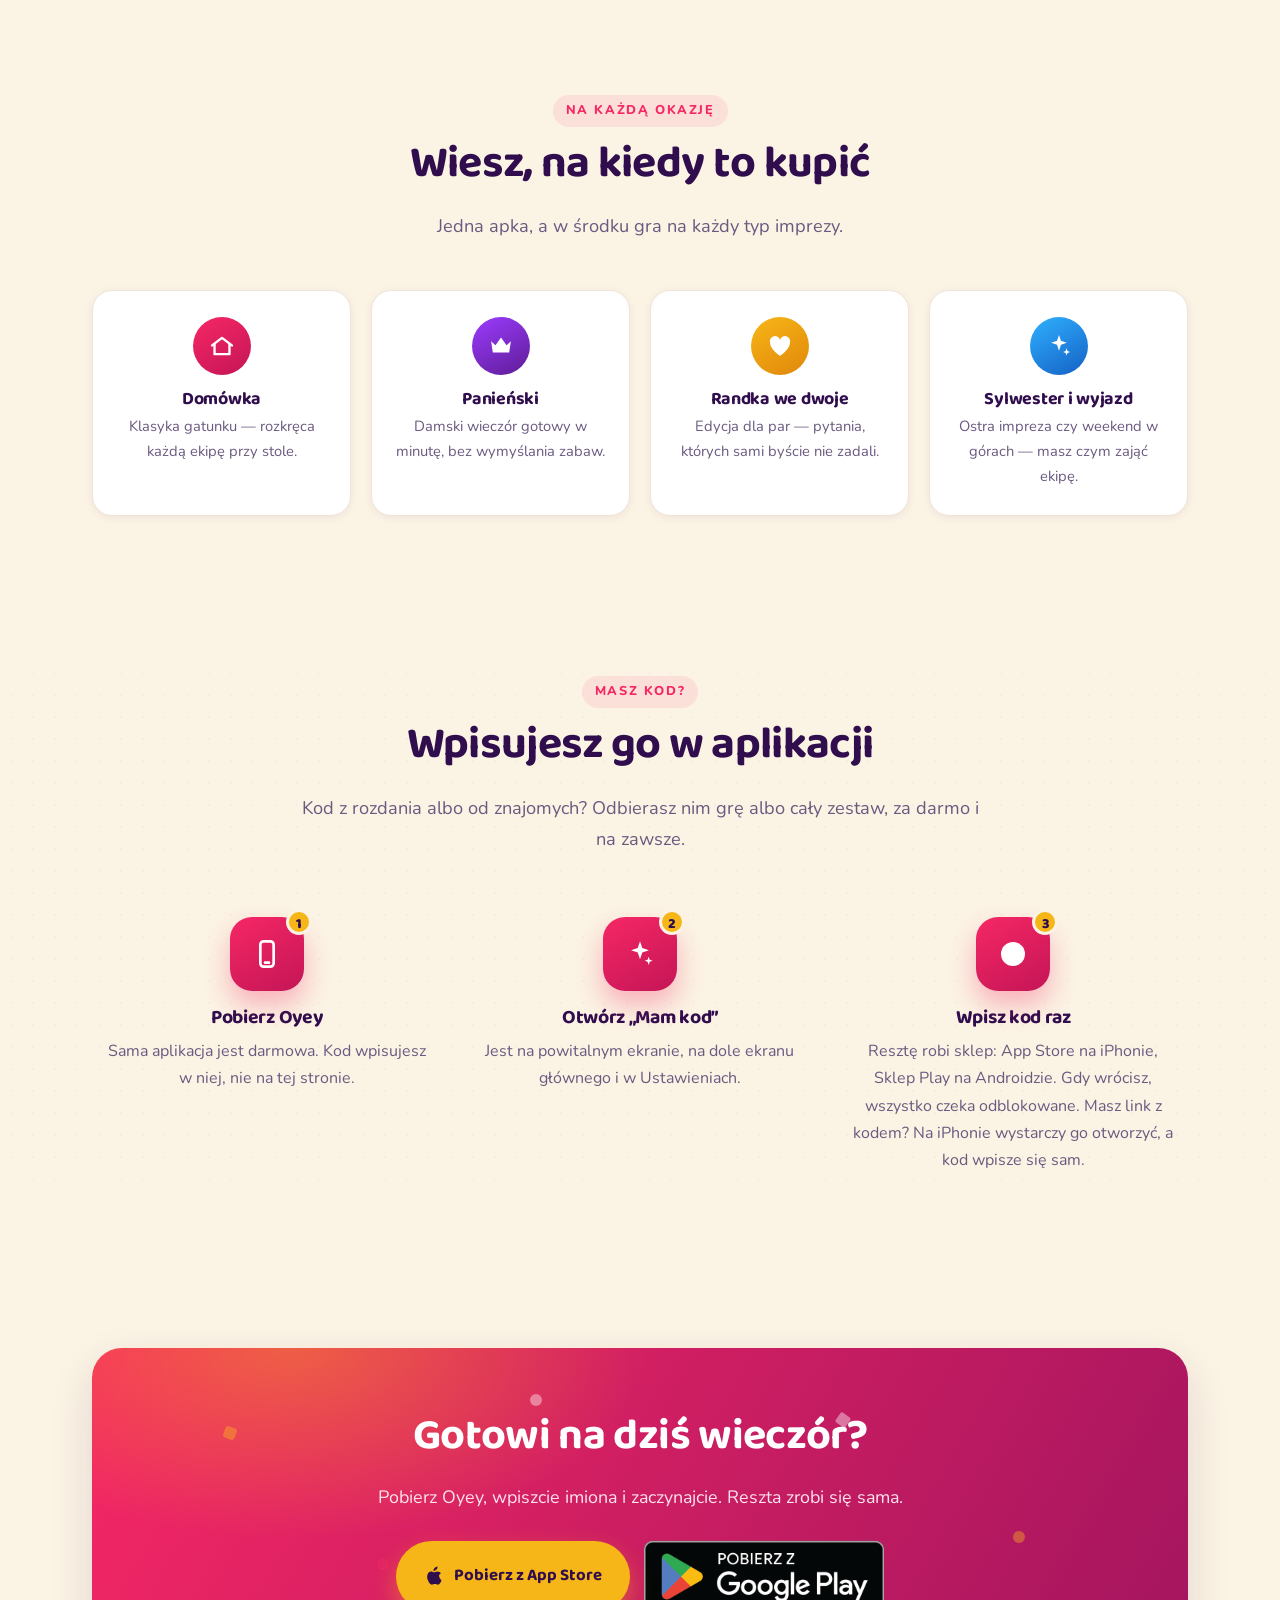
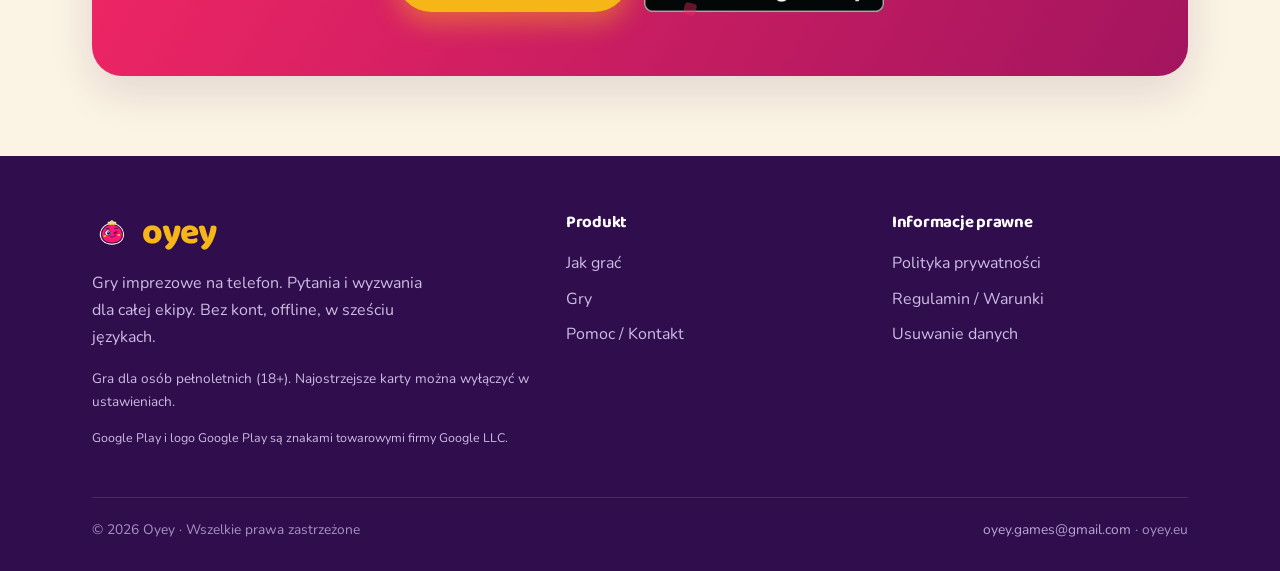
==== commit 4c99ea83: "Scalenie main: poprawki po recenzji (Wstecz, bfcache, aria-label, podgląd index-en.html) Co-Authored" ====
--- a/pl/index.html
+++ b/pl/index.html
@@ -85,7 +85,7 @@
         <div class="hero__badges">
           <span class="badge"><svg class="icon"><use href="#ic-wifi"/></svg> Działa offline</span>
           <span class="badge"><svg class="icon"><use href="#ic-user"/></svg> Bez konta</span>
-          <span class="badge"><svg class="icon icon--fill"><use href="#ic-cards"/></svg> 8 gier</span>
+          <span class="badge"><svg class="icon icon--fill"><use href="#ic-cards"/></svg> 9 gier</span>
         </div>
         <div class="btns" id="download-top">
           <a class="btn btn--app" href="https://apps.apple.com/app/id6793657469" target="_blank" rel="noopener" aria-label="Pobierz z App Store">
@@ -111,7 +111,7 @@
   <!-- STATS -->
   <div class="container">
     <div class="stats reveal">
-      <div class="stat"><b>8</b><span>gotowych gier</span></div>
+      <div class="stat"><b>9</b><span>gotowych gier</span></div>
       <div class="stat"><b>4500+</b><span>kart z pytaniami</span></div>
       <div class="stat"><b>2–12</b><span>graczy przy stole</span></div>
       <div class="stat"><b>100%</b><span>offline po pobraniu</span></div>
@@ -151,7 +151,7 @@
     <div class="container">
       <div class="section-head reveal">
         <span class="eyebrow">W środku</span>
-        <h2>8 gier w jednej apce</h2>
+        <h2>9 gier w jednej apce</h2>
         <p>Klasyki domówki w jednej apce. Każda gra to setki kart z gradacją ostrości.</p>
       </div>
       <div class="games">
@@ -218,6 +218,14 @@
           <p>Dostajesz tezę i bronisz jej przez 30 sekund, nawet jeśli myślisz zupełnie inaczej. Punkt za obronę, bez żadnej kary.</p>
           <div class="game__sample">„Można kochać dwie osoby jednocześnie z taką samą siłą.”</div>
           <div class="game__meta"><span class="m"><svg class="icon"><use href="#ic-users"/></svg>2+ graczy</span><span class="spice"><span class="spice-dots"><i class="on"></i><i class="on"></i><i class="on"></i><i></i><i></i></span></span></div>
+        </article>
+
+        <article class="game reveal d1">
+          <div class="game__top"><span class="game__ico"><svg class="icon"><use href="#ic-user"/></svg></span><span class="tag">Blef</span></div>
+          <h3>Impostor</h3>
+          <p>Wszyscy znają tajne hasło, oprócz jednej osoby. Rzucacie po jednym słowie albo zadajecie sobie pytania, a potem głosujecie, kto ściemnia.</p>
+          <div class="game__sample">Hasło „plaża”, a impostor widzi tylko „ręcznik”</div>
+          <div class="game__meta"><span class="m"><svg class="icon"><use href="#ic-users"/></svg>3–12 graczy</span><span class="spice"><span class="spice-dots"><i class="on"></i><i class="on"></i><i></i><i></i><i></i></span></span></div>
         </article>
 
       </div>
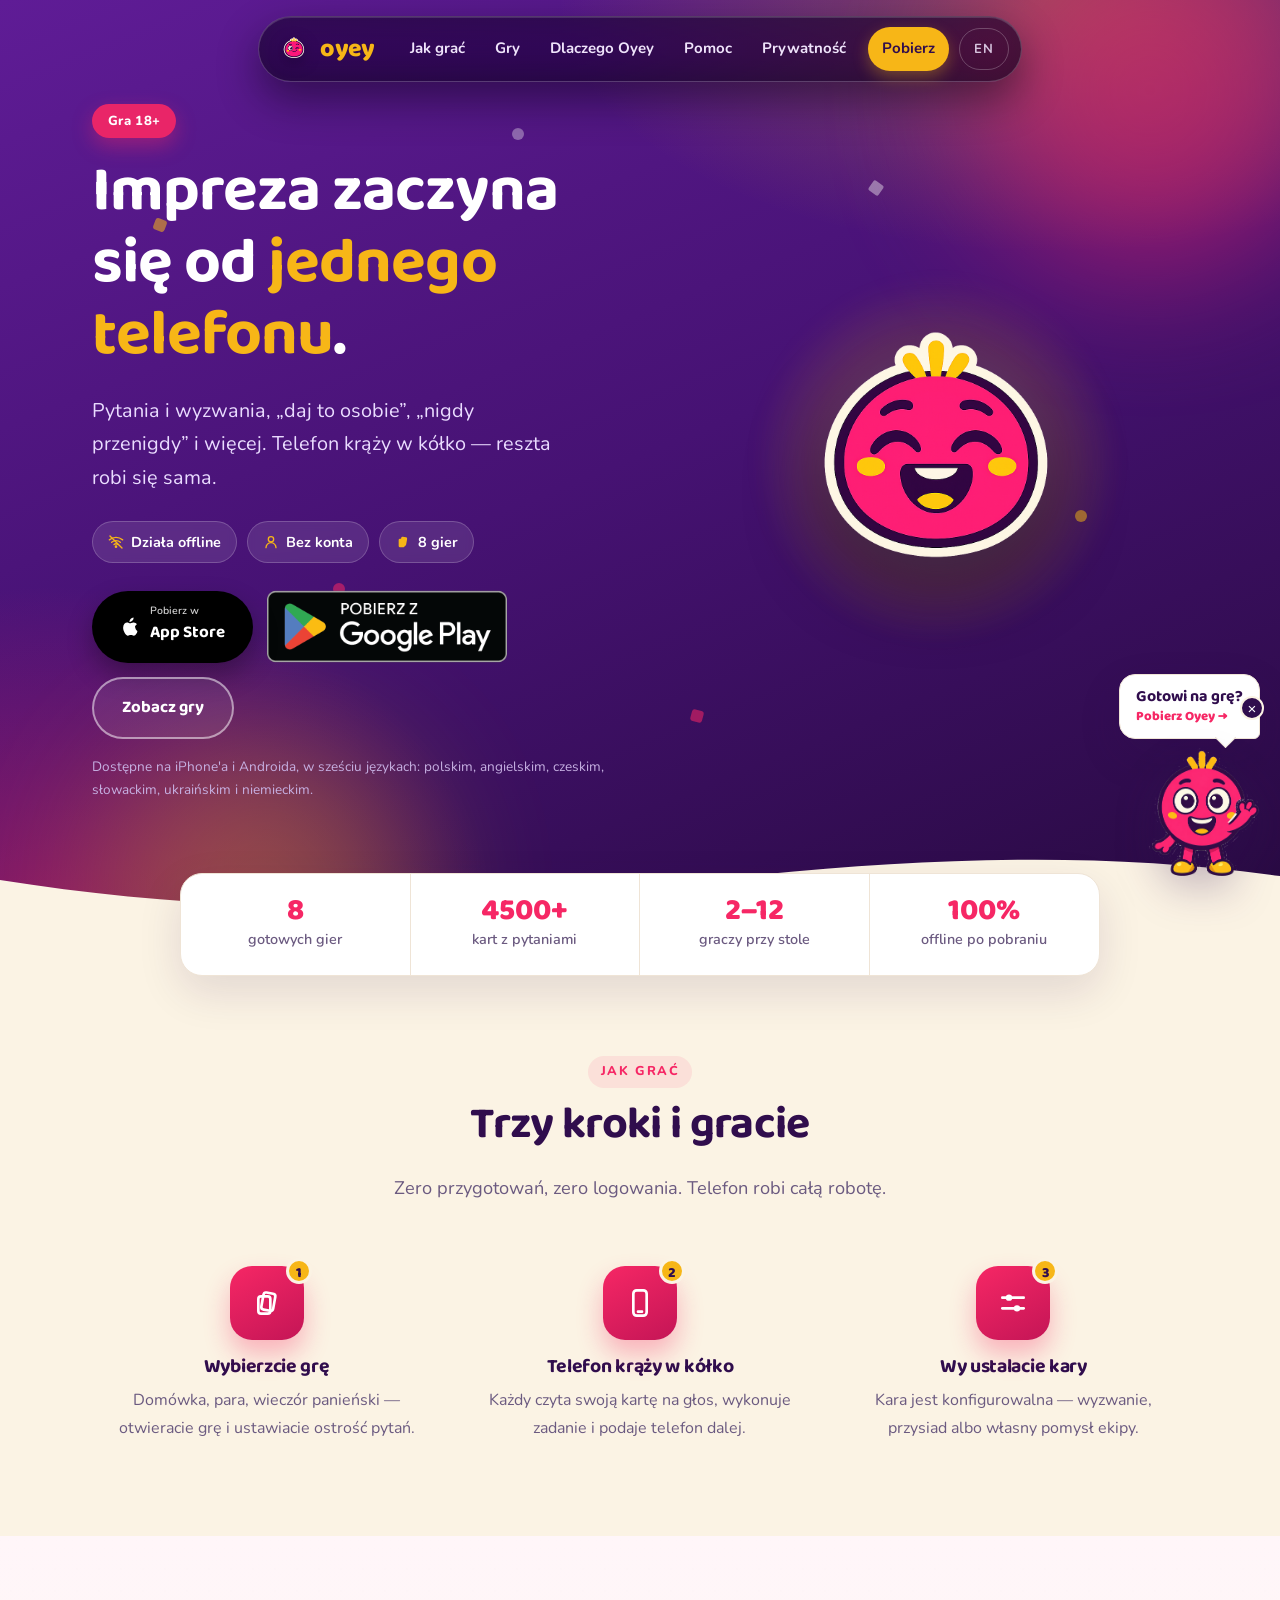
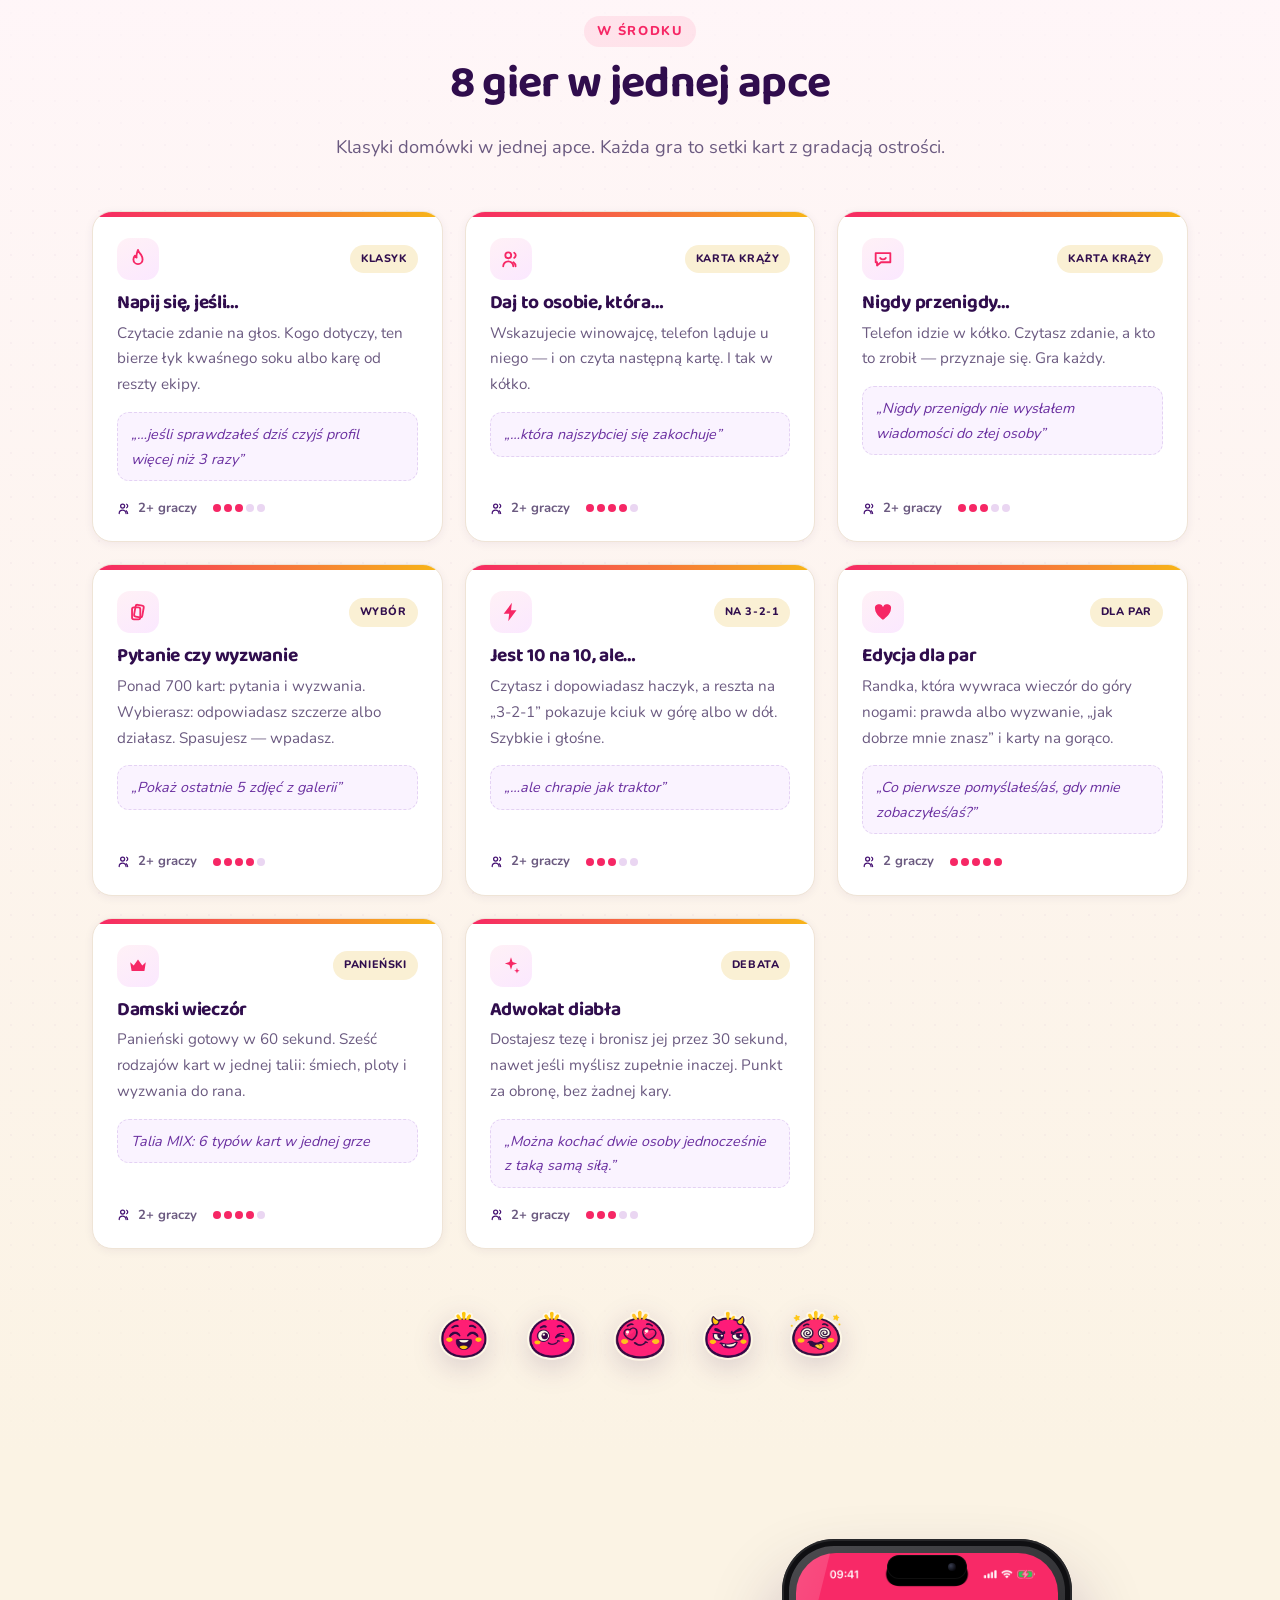
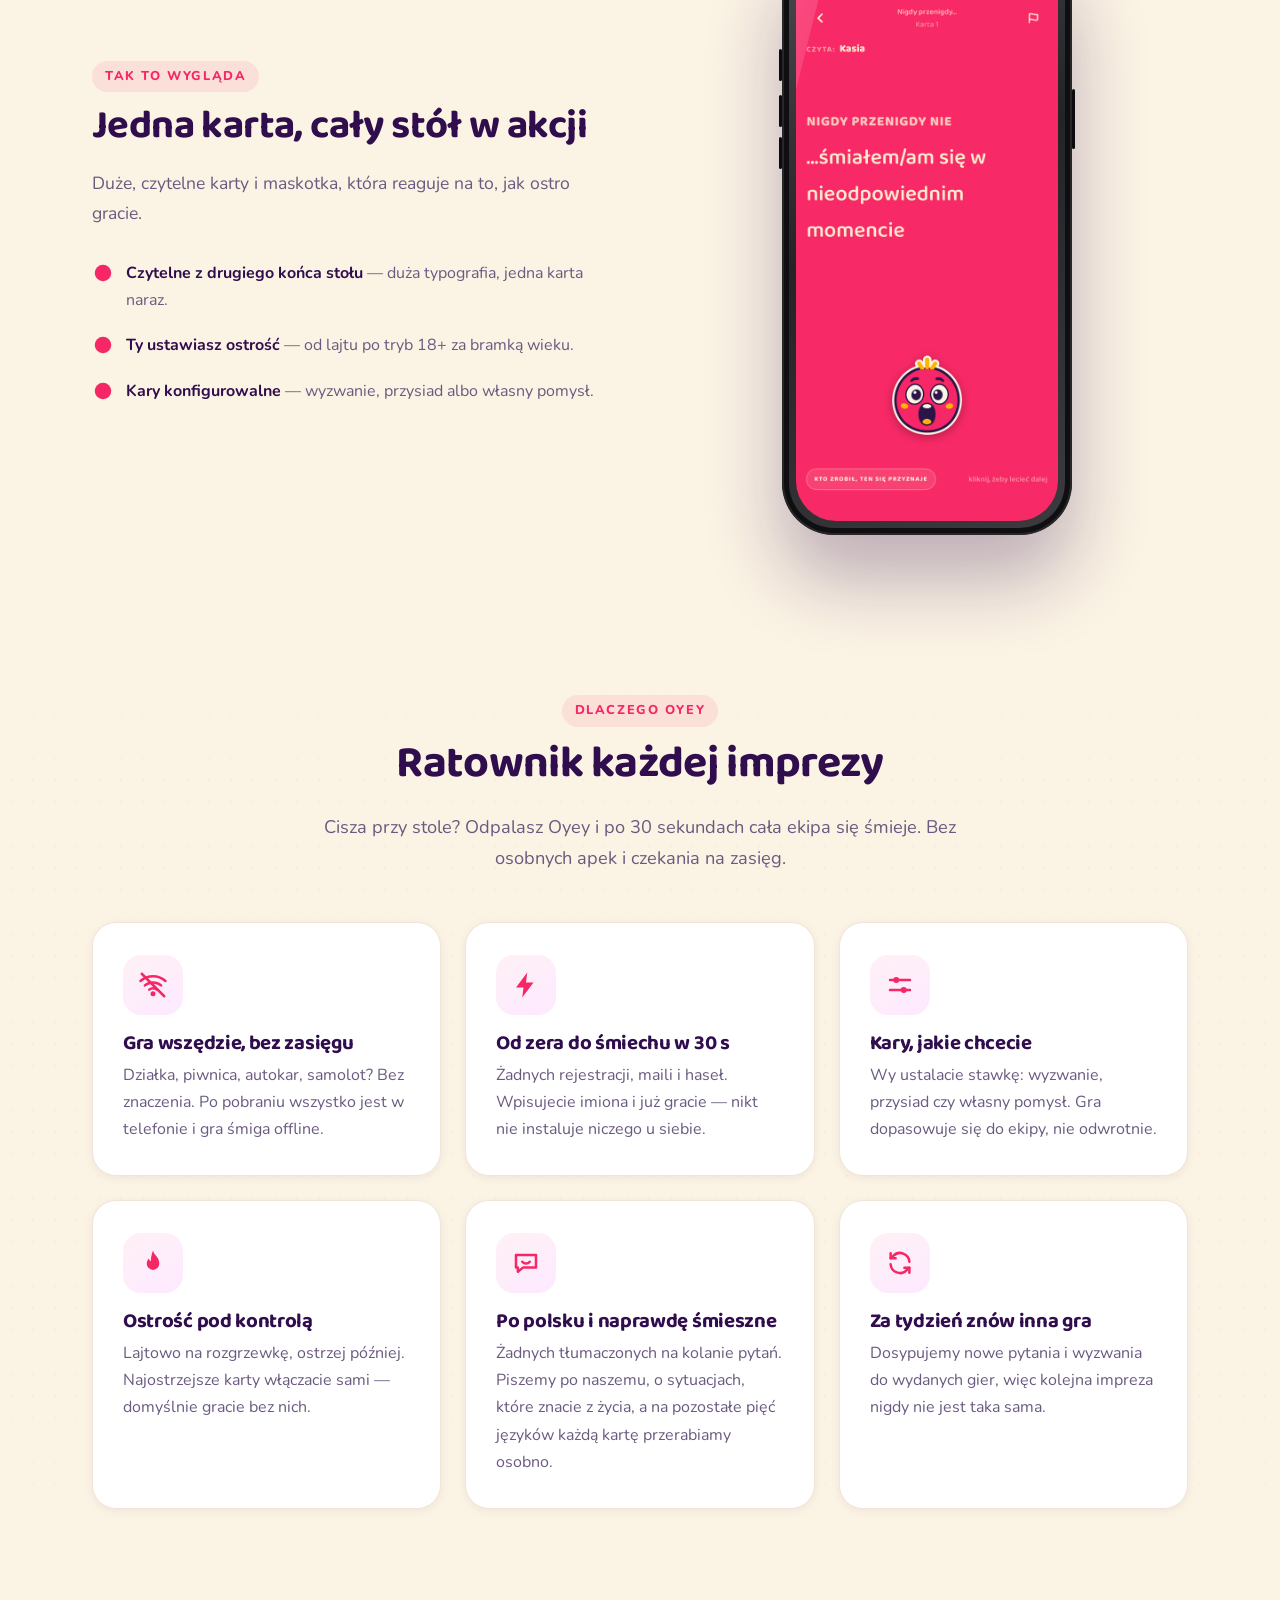
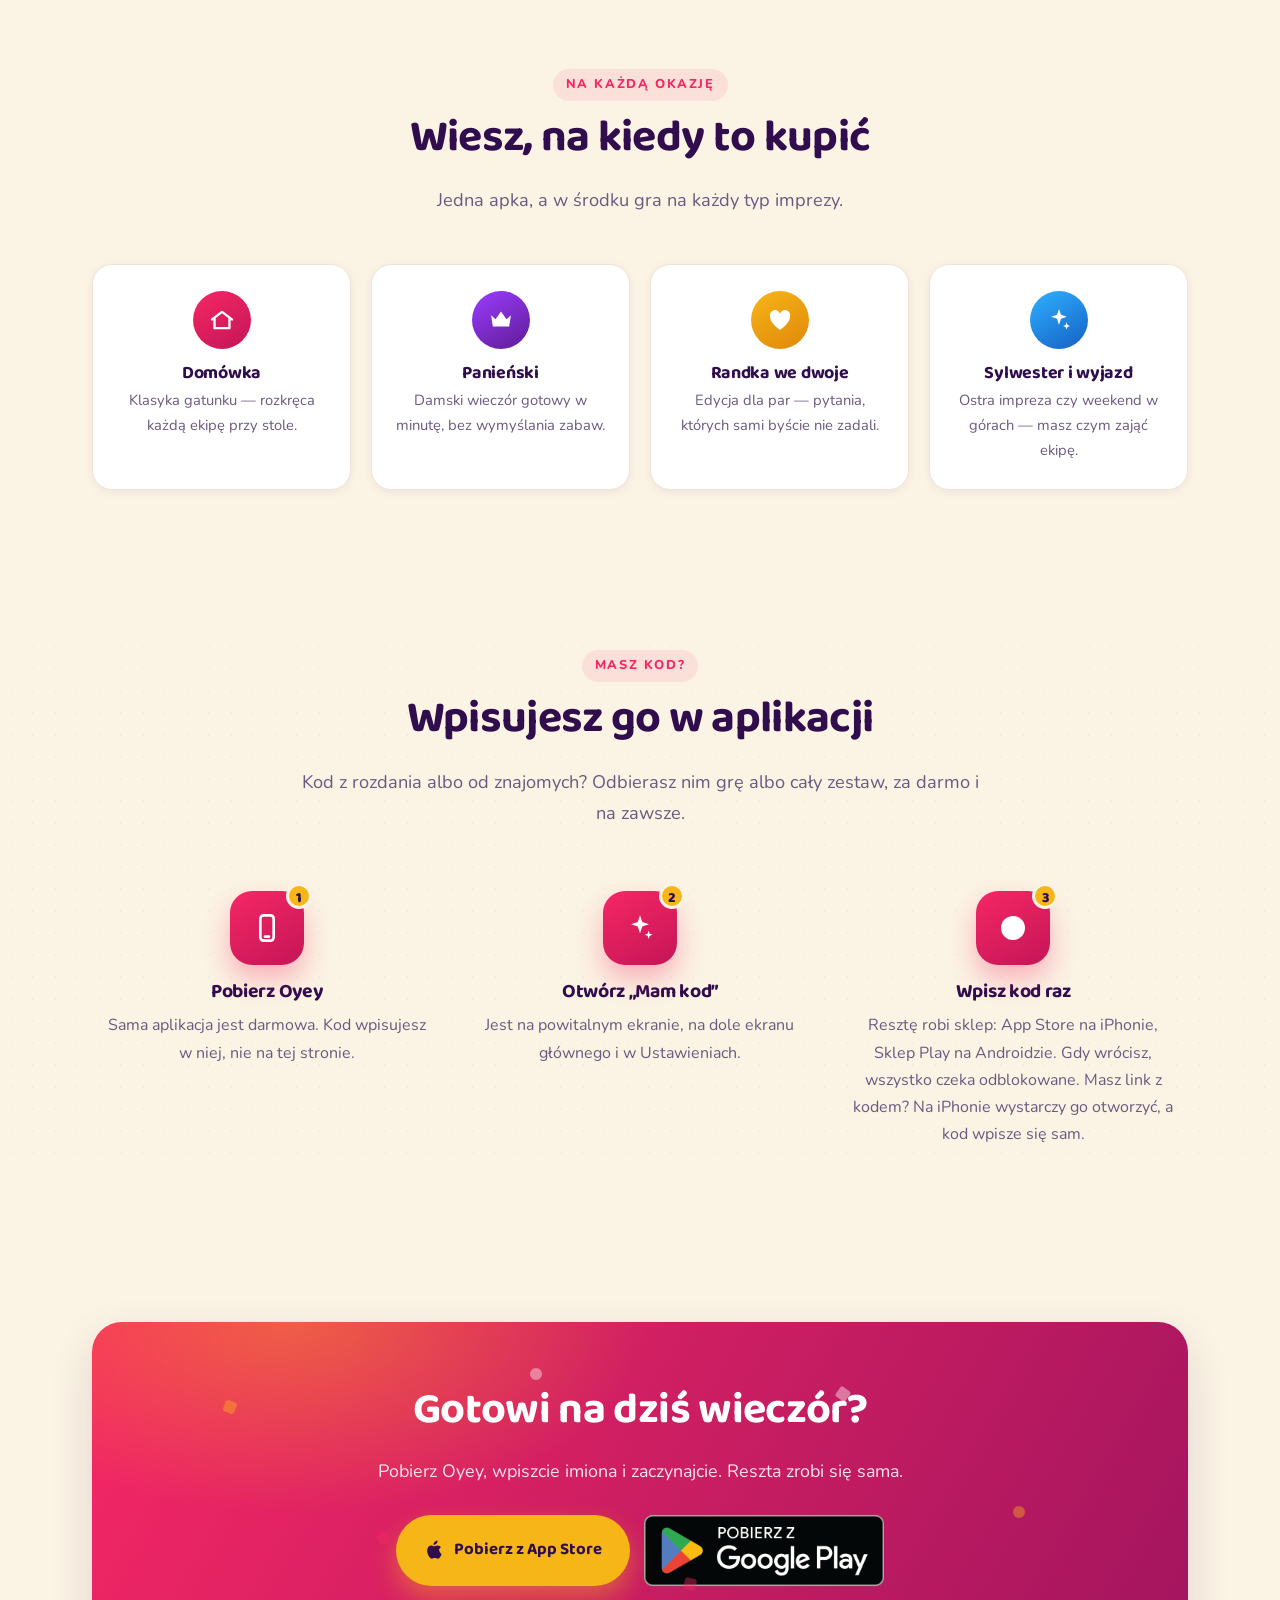
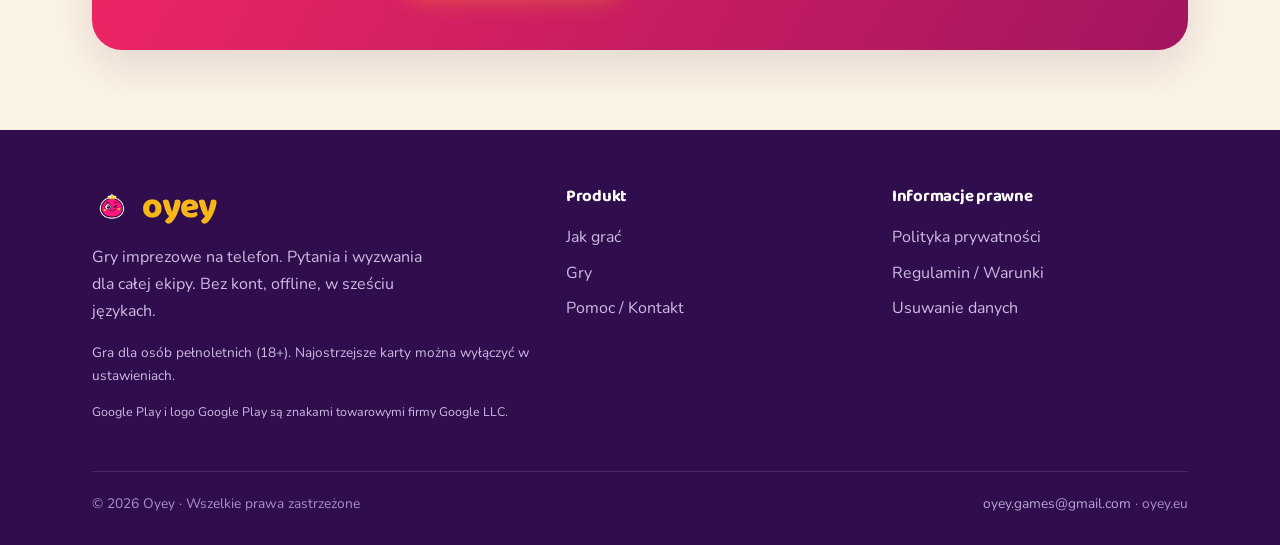
==== commit e2887546: "Strona: własny licznik wejść i klików w sklepy, polityka prywatności 1.5 Strona główna (/ i /pl/) wy" ====
--- a/pl/index.html
+++ b/pl/index.html
@@ -85,7 +85,7 @@
         <div class="hero__badges">
           <span class="badge"><svg class="icon"><use href="#ic-wifi"/></svg> Działa offline</span>
           <span class="badge"><svg class="icon"><use href="#ic-user"/></svg> Bez konta</span>
-          <span class="badge"><svg class="icon icon--fill"><use href="#ic-cards"/></svg> 9 gier</span>
+          <span class="badge"><svg class="icon icon--fill"><use href="#ic-cards"/></svg> 8 gier</span>
         </div>
         <div class="btns" id="download-top">
           <a class="btn btn--app" href="https://apps.apple.com/app/id6793657469" target="_blank" rel="noopener" aria-label="Pobierz z App Store">
@@ -111,7 +111,7 @@
   <!-- STATS -->
   <div class="container">
     <div class="stats reveal">
-      <div class="stat"><b>9</b><span>gotowych gier</span></div>
+      <div class="stat"><b>8</b><span>gotowych gier</span></div>
       <div class="stat"><b>4500+</b><span>kart z pytaniami</span></div>
       <div class="stat"><b>2–12</b><span>graczy przy stole</span></div>
       <div class="stat"><b>100%</b><span>offline po pobraniu</span></div>
@@ -151,7 +151,7 @@
     <div class="container">
       <div class="section-head reveal">
         <span class="eyebrow">W środku</span>
-        <h2>9 gier w jednej apce</h2>
+        <h2>8 gier w jednej apce</h2>
         <p>Klasyki domówki w jednej apce. Każda gra to setki kart z gradacją ostrości.</p>
       </div>
       <div class="games">
@@ -218,14 +218,6 @@
           <p>Dostajesz tezę i bronisz jej przez 30 sekund, nawet jeśli myślisz zupełnie inaczej. Punkt za obronę, bez żadnej kary.</p>
           <div class="game__sample">„Można kochać dwie osoby jednocześnie z taką samą siłą.”</div>
           <div class="game__meta"><span class="m"><svg class="icon"><use href="#ic-users"/></svg>2+ graczy</span><span class="spice"><span class="spice-dots"><i class="on"></i><i class="on"></i><i class="on"></i><i></i><i></i></span></span></div>
-        </article>
-
-        <article class="game reveal d1">
-          <div class="game__top"><span class="game__ico"><svg class="icon"><use href="#ic-user"/></svg></span><span class="tag">Blef</span></div>
-          <h3>Impostor</h3>
-          <p>Wszyscy znają tajne hasło, oprócz jednej osoby. Rzucacie po jednym słowie albo zadajecie sobie pytania, a potem głosujecie, kto ściemnia.</p>
-          <div class="game__sample">Hasło „plaża”, a impostor widzi tylko „ręcznik”</div>
-          <div class="game__meta"><span class="m"><svg class="icon"><use href="#ic-users"/></svg>3–12 graczy</span><span class="spice"><span class="spice-dots"><i class="on"></i><i class="on"></i><i></i><i></i><i></i></span></span></div>
         </article>
 
       </div>
@@ -502,6 +494,85 @@
       for (var iJ = 0; iJ < pojedyncze.length; iJ++) { pojedyncze[iJ].href = SKLEP_PLAY; }
     }
 
+    // ——— LICZNIK ODWIEDZIN (właściciel 09.11.2026, polityka prywatności 1.5) ———
+    // Strona wysyła do Workera oyey-notifications (POST /licznik) tylko:
+    // zdarzenie („wejscie” = otwarcie strony, „appstore” / „play” = klik
+    // w przycisk sklepu, także „Download” w menu, dymek i obrazek maskotki,
+    // „kopiuj” = przycisk w panelu przeglądarki wbudowanej), oznaczenie linku
+    // `ct` (to samo, które wyżej idzie do sklepów) i język strony. Worker
+    // dodaje jedynkę do licznika dnia; rodzaj urządzenia i przeglądarkę
+    // wbudowaną rozpoznaje sam z User-Agenta, którego nie zapisuje.
+    // Bez IP, bez cookies i bez nowych kluczy w sessionStorage/localStorage,
+    // dlatego bez banera zgód. Polityka (privacy*.html, sekcja 8) opisuje
+    // dokładnie to: zmiana tutaj = zmiana polityki.
+    // Klik w App Store w przeglądarce wbudowanej na iPhonie też liczymy jako
+    // „appstore”, choć otwiera panel zamiast sklepu (Worker ma flagę
+    // przeglądarki wbudowanej, a wyjście do Safari widać po „kopiuj”).
+    // Wejście liczymy raz na prawdziwe otwarcie strony:
+    //  - nie na „/”, gdy skrypt w <head> przenosi na /pl/ (window.oyeyNaPl):
+    //    tę wizytę liczy /pl/;
+    //  - nie przy „Wstecz”/„Dalej” ani odświeżeniu (typ nawigacji); strona
+    //    przywrócona z pamięci przeglądarki (bfcache) skryptów nie uruchamia,
+    //    więc tu niczego nie wysyła;
+    //  - nie przy przejściu z innej podstrony oyey.eu („Start” z polityki,
+    //    przełącznik „EN” z /pl/). Wyjątek: przejście ze strony głównej „/”
+    //    albo ze starego index-en.html, bo tak wygląda automatyczne
+    //    przeniesienie (location.replace zostawia je jako referrer);
+    //  - strony otwartej w tle na zapas (prerender) nie liczymy, dopóki ktoś
+    //    jej nie zobaczy.
+    // Wysyłka przez sendBeacon (przeżywa przejście do sklepu), zapasowo fetch
+    // z keepalive; każdy błąd połykamy, nawigacja nigdy na nic nie czeka.
+    var LICZNIK = 'https://oyey-notifications.oyey-notifications.workers.dev/licznik';
+    var STRONA = /^pl/i.test(document.documentElement.getAttribute('lang') || '') ? 'pl' : 'en';
+    function licz(zdarzenie) {
+      try {
+        var tresc = JSON.stringify({ z: zdarzenie, ct: ct || '', s: STRONA });
+        var poszlo = false;
+        try {
+          poszlo = !!(navigator.sendBeacon && navigator.sendBeacon(LICZNIK, new Blob([tresc], { type: 'text/plain' })));
+        } catch (bladBeacon) {}
+        if (!poszlo && window.fetch) {
+          fetch(LICZNIK, { method: 'POST', body: tresc, mode: 'no-cors', credentials: 'omit', keepalive: true })
+            .catch(function () {});
+        }
+      } catch (bladLicznika) {}
+    }
+    function liczycWejscie() {
+      if (window.oyeyNaPl) return false;
+      try {
+        var nawigacja = performance.getEntriesByType && performance.getEntriesByType('navigation')[0];
+        var typ = nawigacja ? nawigacja.type
+          : (performance.navigation ? ({ 1: 'reload', 2: 'back_forward' })[performance.navigation.type] : '');
+        if (typ === 'reload' || typ === 'back_forward') return false;
+      } catch (bladTypu) {}
+      try {
+        if (document.referrer) {
+          var skad = new URL(document.referrer);
+          if (skad.origin === location.origin && !/^\/(index(-en)?\.html)?$/.test(skad.pathname)) return false;
+        }
+      } catch (bladSkad) {}
+      return true;
+    }
+    if (liczycWejscie()) {
+      if (document.prerendering) {
+        document.addEventListener('prerenderingchange', function () { licz('wejscie'); }, { once: true });
+      } else { licz('wejscie'); }
+    }
+    // Klik w link sklepu: jeden nasłuch na całym dokumencie w fazie capture,
+    // więc liczy każdy link do App Store i Google Play (także te, które
+    // Android przestawia na Play) i działa przed panelem przeglądarki
+    // wbudowanej. Środkowy przycisk myszy to auxclick. Niczego nie blokuje.
+    function klikSklepu(e) {
+      try {
+        var a = (e.target && e.target.closest) ? e.target.closest('a[href]') : null;
+        if (!a) return;
+        if (a.hostname === 'apps.apple.com') { licz('appstore'); }
+        else if (a.hostname === 'play.google.com') { licz('play'); }
+      } catch (bladKliku) {}
+    }
+    document.addEventListener('click', function (e) { if (!e.button) klikSklepu(e); }, true);
+    document.addEventListener('auxclick', function (e) { if (e.button === 1) klikSklepu(e); }, true);
+
     var WEBVIEW = /musical_ly|BytedanceWebview|TikTok|Instagram|FBAN|FBAV|Line\/|KAKAOTALK/i
                     .test(navigator.userAgent);
     var panel = document.getElementById('tt-panel');
@@ -519,6 +590,7 @@
       });
 
       document.getElementById('tt-kopiuj').addEventListener('click', function(){
+        licz('kopiuj');
         var btn = this, adres = location.origin + location.pathname + (ct ? '?ct=' + ct : '');
         function udalo(){ btn.textContent = 'Skopiowano \u2713'; setTimeout(function(){ btn.textContent = 'Skopiuj link do strony'; }, 1800); }
         if(navigator.clipboard && navigator.clipboard.writeText){
@@ -554,6 +626,7 @@
     // Maskotka: na Androidzie Google Play, poza tym App Store, a w webview
     // na iPhonie panel.
     document.getElementById('mw-mascot').addEventListener('click', function(){
+      licz(ANDROID ? 'play' : 'appstore');
       if(ANDROID){ window.location.href = SKLEP_PLAY; return; }
       if(WEBVIEW && panel){ panel.classList.add('show'); return; }
       window.open(SKLEP_WEB, '_blank', 'noopener');
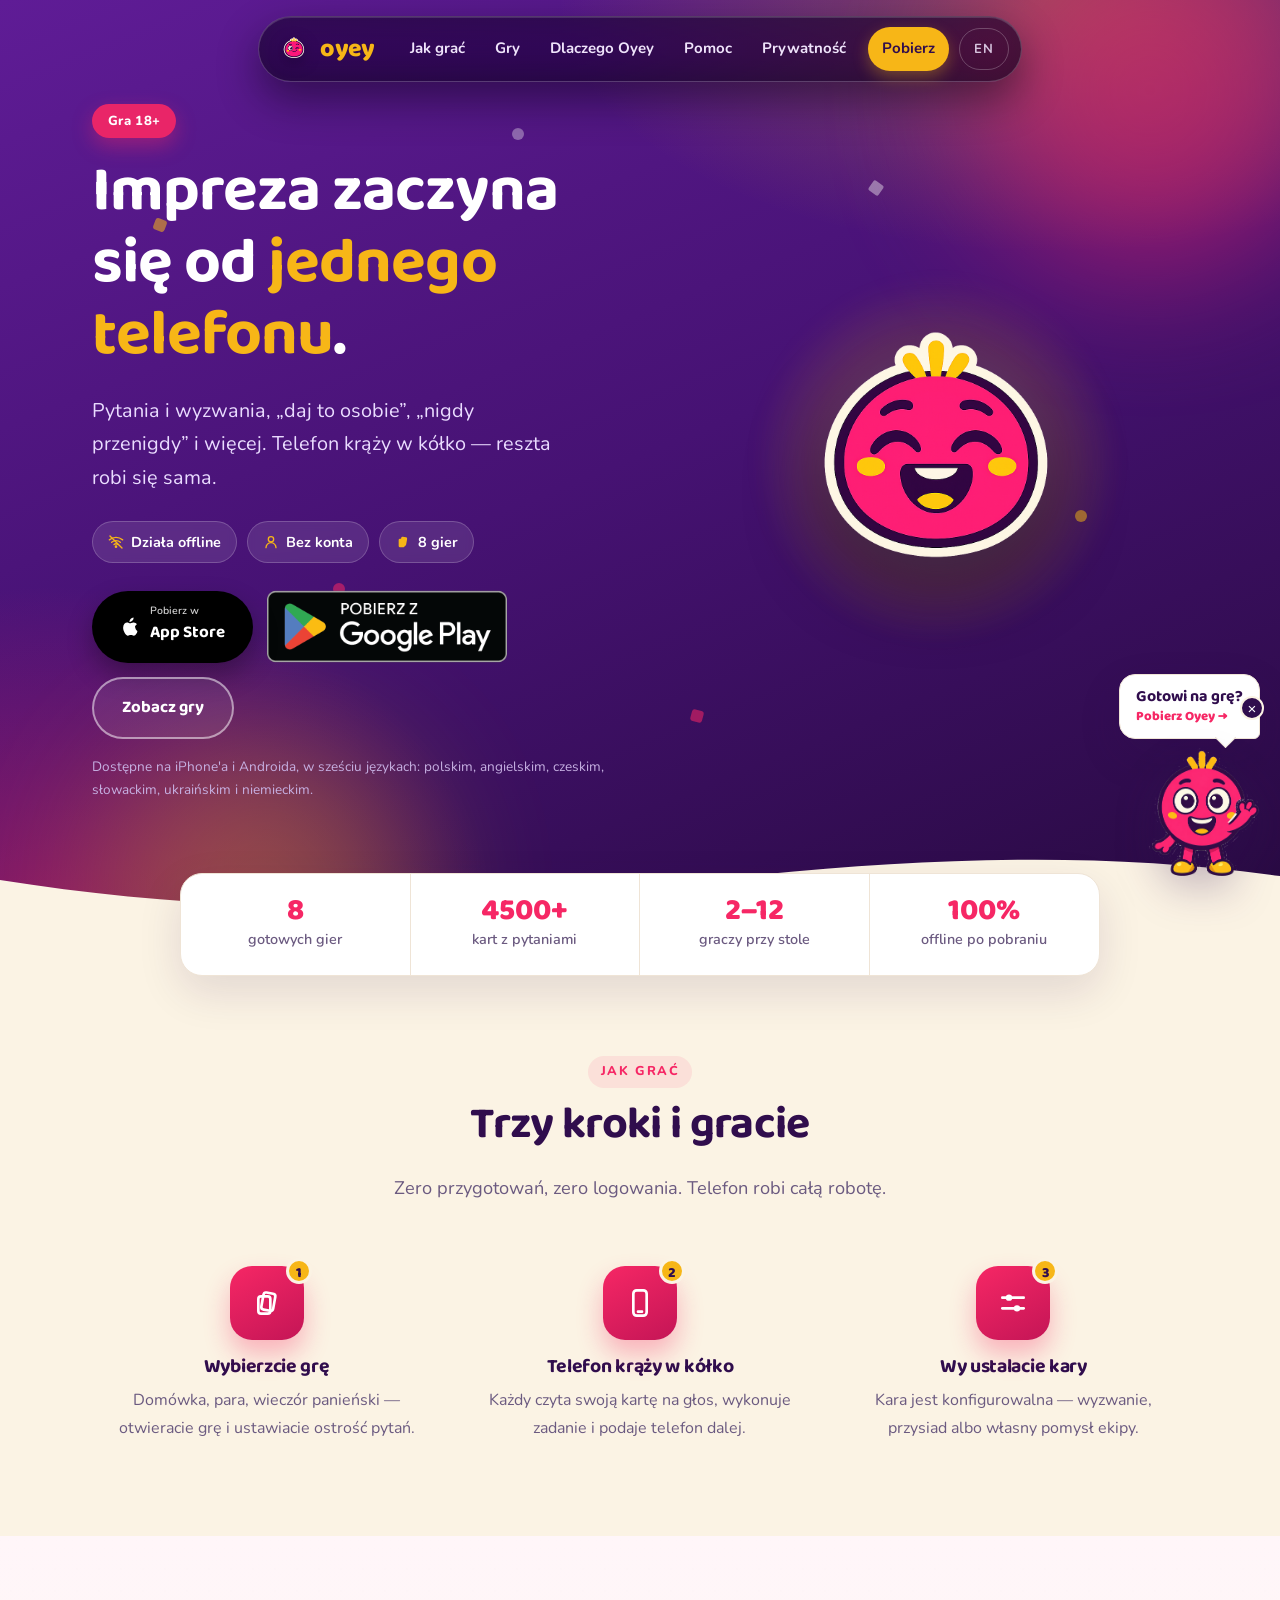
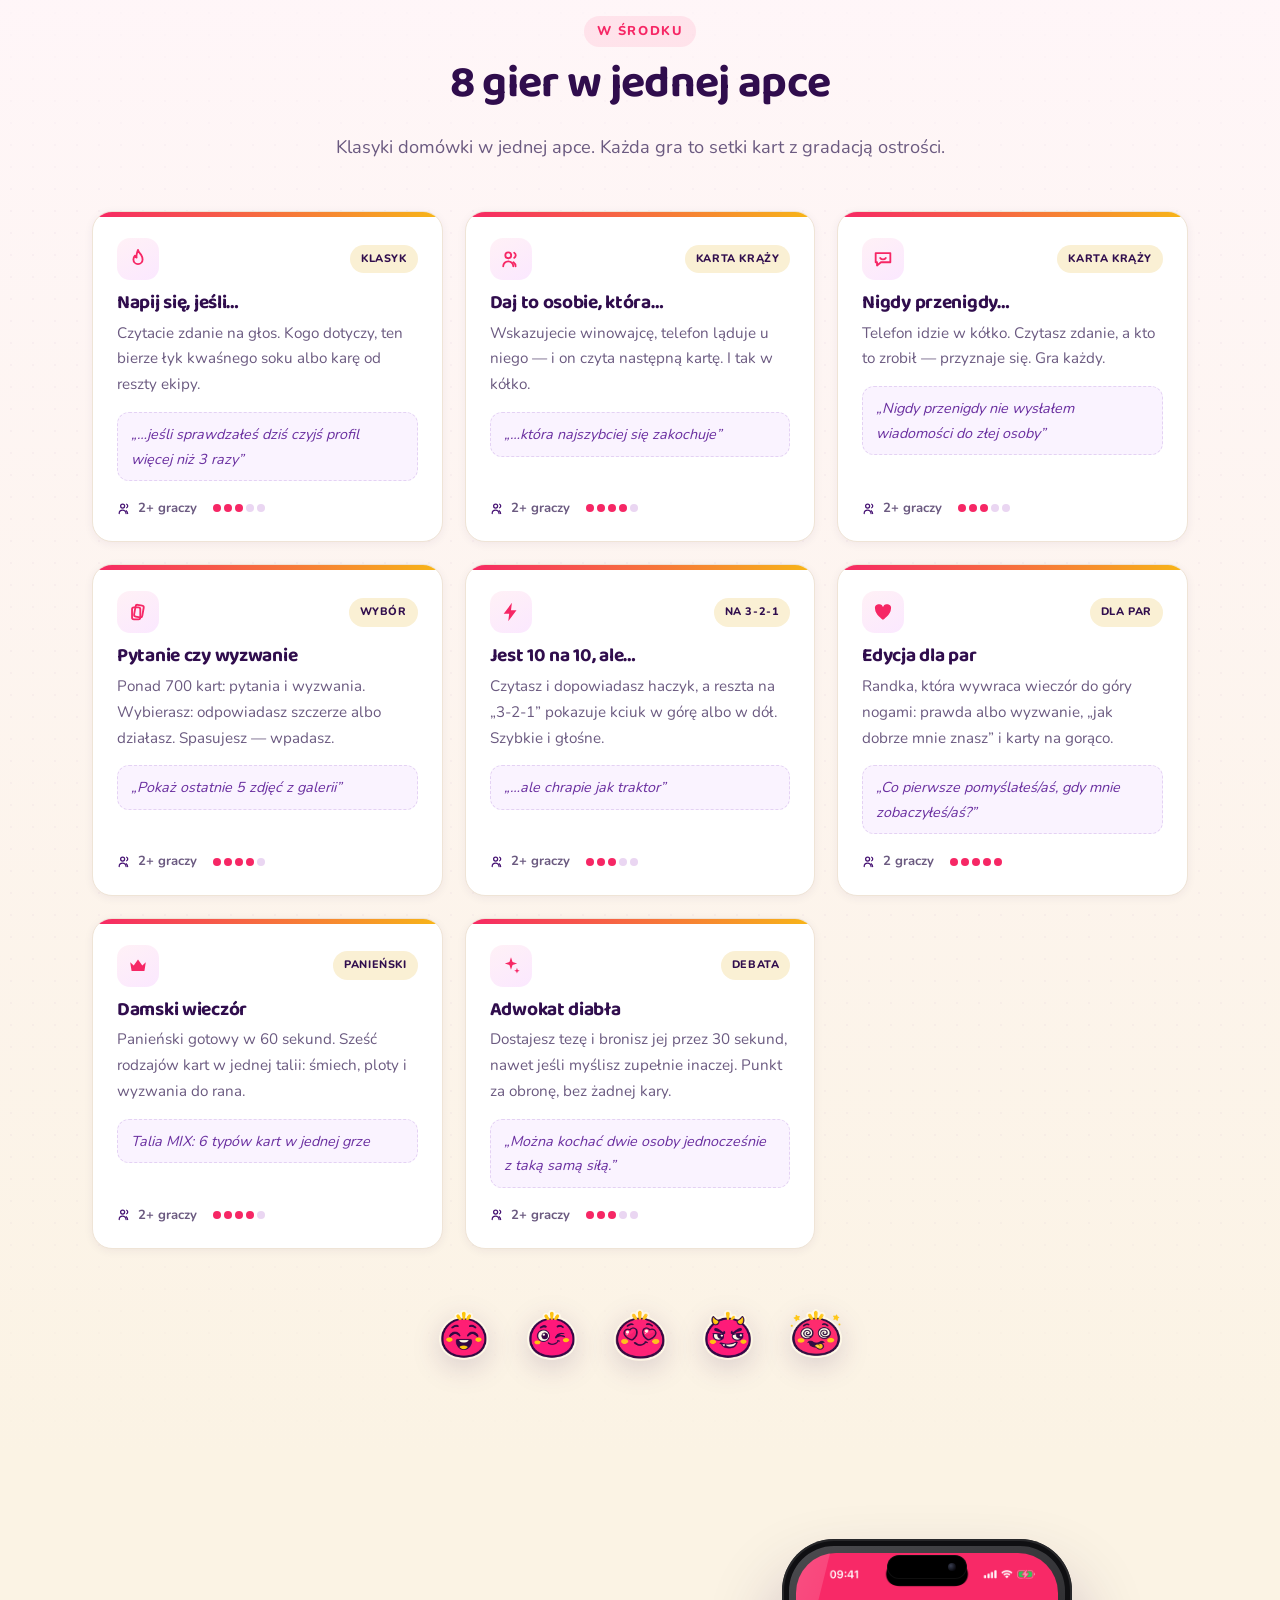
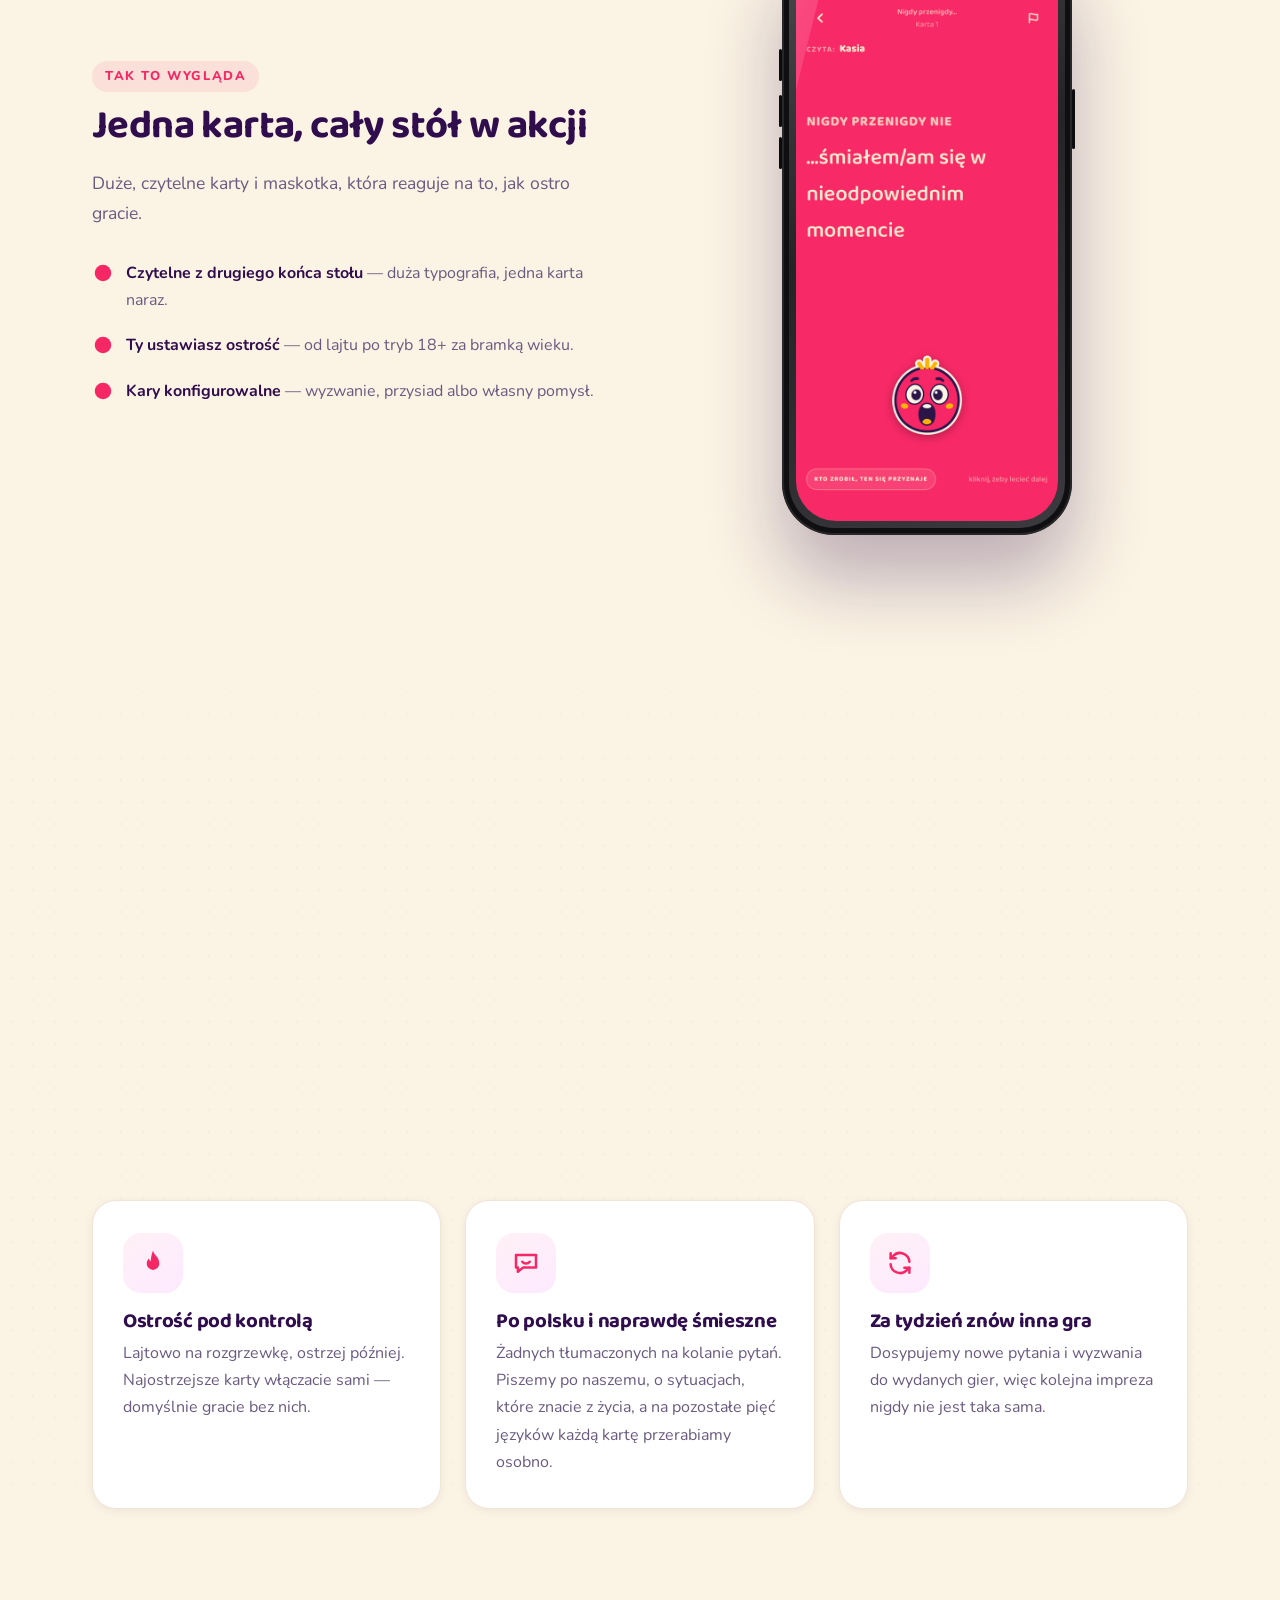
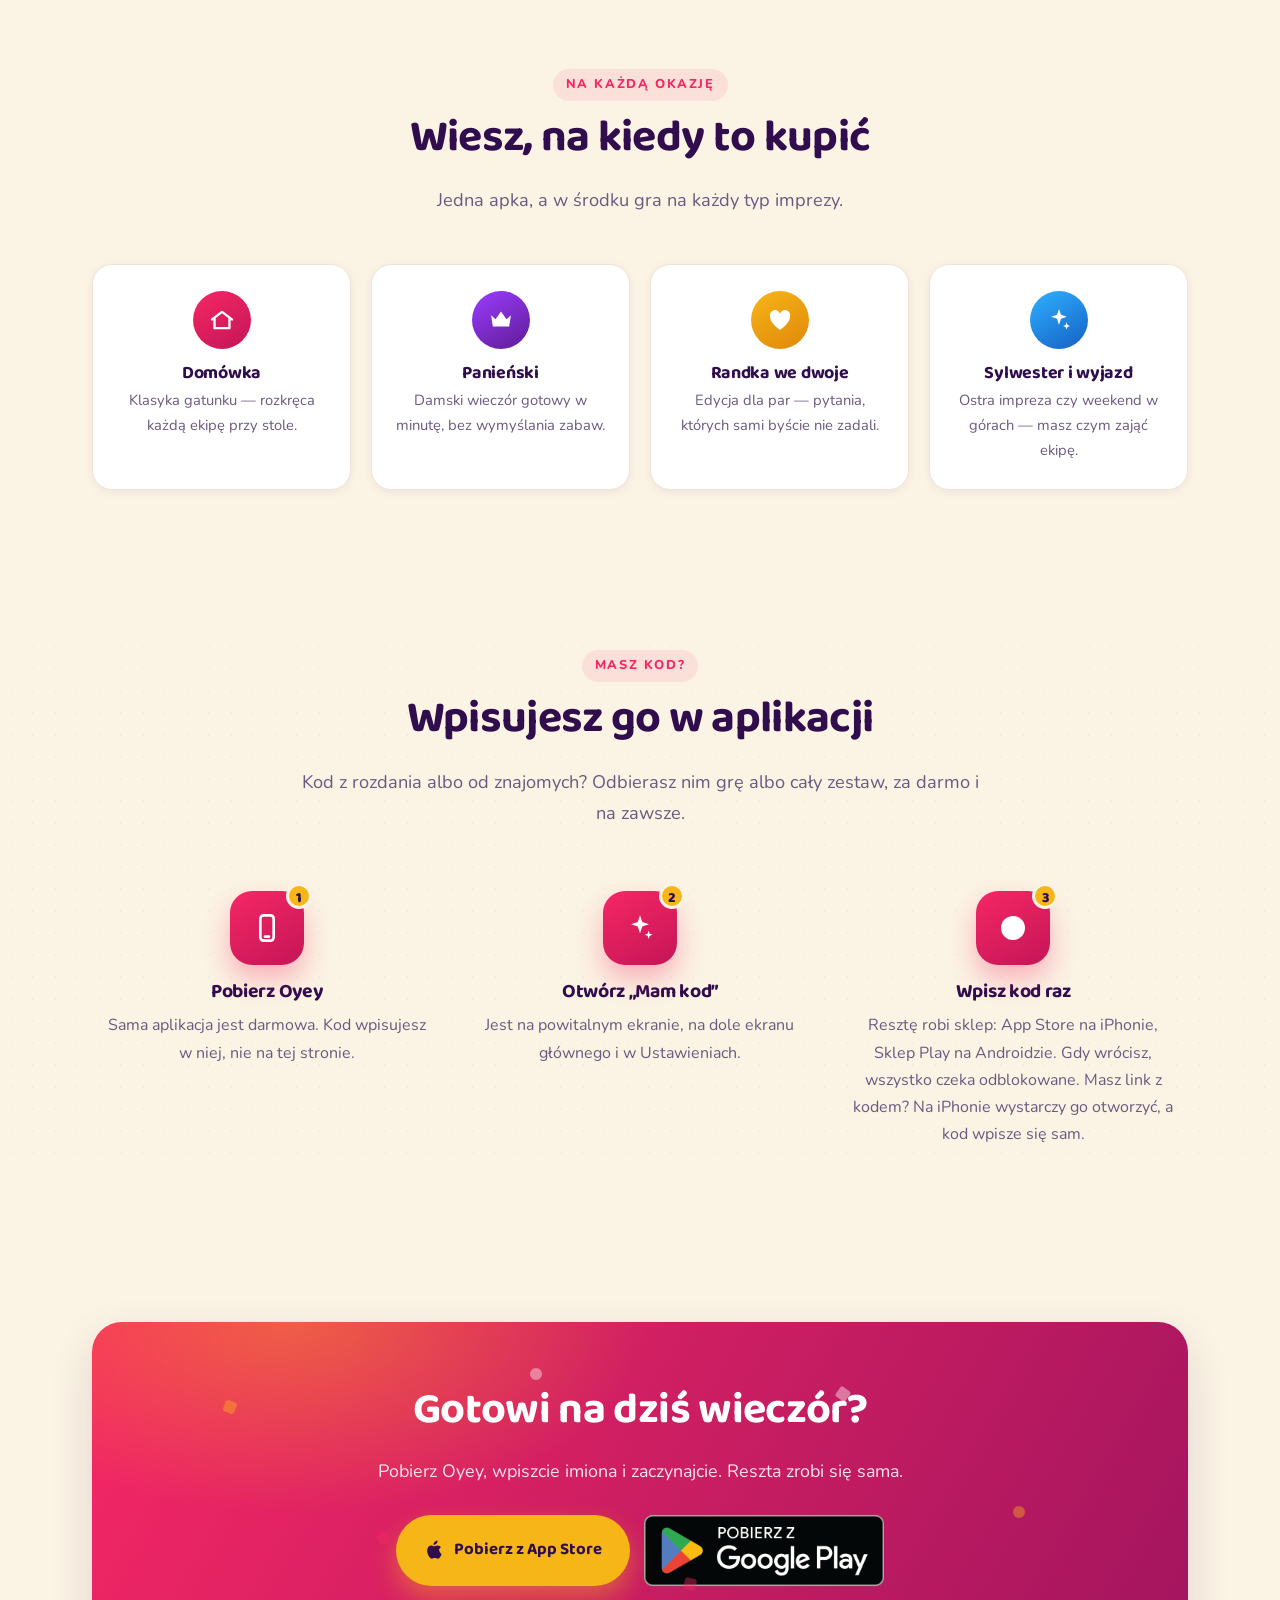
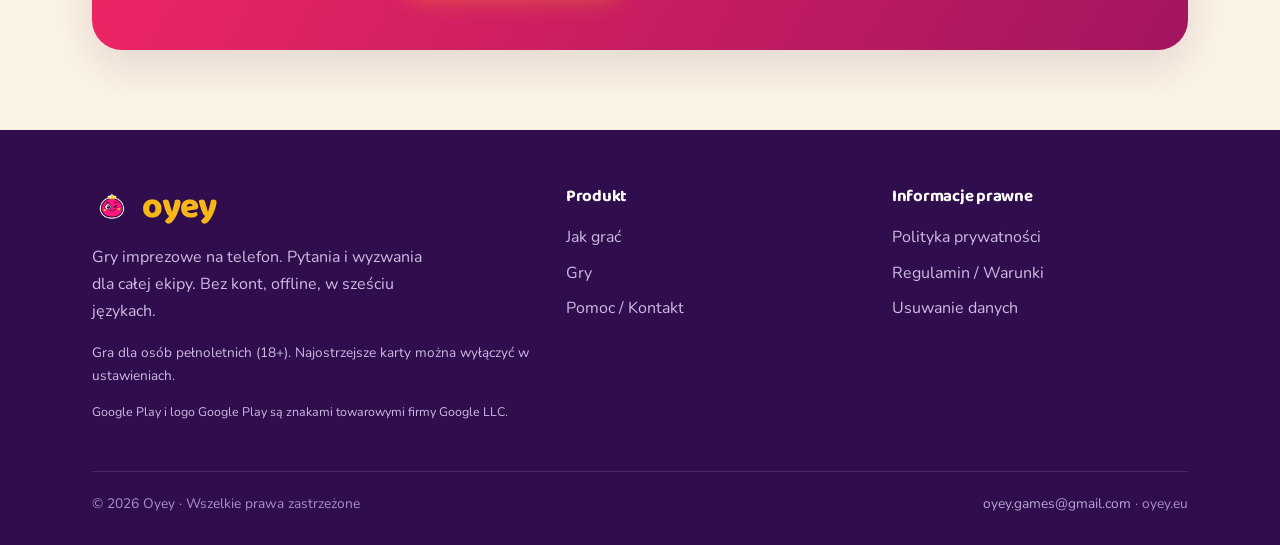
==== commit 59cdda16: "Licznik strony po recenzji: ct tylko z adresu, logo nie liczy drugi raz, polityka 1.5 dokładniej - c" ====
--- a/pl/index.html
+++ b/pl/index.html
@@ -494,12 +494,12 @@
       for (var iJ = 0; iJ < pojedyncze.length; iJ++) { pojedyncze[iJ].href = SKLEP_PLAY; }
     }
 
-    // ——— LICZNIK ODWIEDZIN (właściciel 09.11.2026, polityka prywatności 1.5) ———
+    // ——— LICZNIK ODWIEDZIN (polityka prywatności 1.5) ———
     // Strona wysyła do Workera oyey-notifications (POST /licznik) tylko:
     // zdarzenie („wejscie” = otwarcie strony, „appstore” / „play” = klik
     // w przycisk sklepu, także „Download” w menu, dymek i obrazek maskotki,
     // „kopiuj” = przycisk w panelu przeglądarki wbudowanej), oznaczenie linku
-    // `ct` (to samo, które wyżej idzie do sklepów) i język strony. Worker
+    // `ct` (tylko z adresu tej strony, nigdy z sessionStorage) i język strony. Worker
     // dodaje jedynkę do licznika dnia; rodzaj urządzenia i przeglądarkę
     // wbudowaną rozpoznaje sam z User-Agenta, którego nie zapisuje.
     // Bez IP, bez cookies i bez nowych kluczy w sessionStorage/localStorage,
@@ -517,16 +517,26 @@
     //  - nie przy przejściu z innej podstrony oyey.eu („Start” z polityki,
     //    przełącznik „EN” z /pl/). Wyjątek: przejście ze strony głównej „/”
     //    albo ze starego index-en.html, bo tak wygląda automatyczne
-    //    przeniesienie (location.replace zostawia je jako referrer);
+    //    przeniesienie (location.replace zostawia je jako referrer). Ta sama
+    //    ścieżka się nie liczy (logo na „/” prowadzi na „/”), bo
+    //    automatyczne przeniesienie zawsze zmienia ścieżkę;
     //  - strony otwartej w tle na zapas (prerender) nie liczymy, dopóki ktoś
     //    jej nie zobaczy.
     // Wysyłka przez sendBeacon (przeżywa przejście do sklepu), zapasowo fetch
     // z keepalive; każdy błąd połykamy, nawigacja nigdy na nic nie czeka.
     var LICZNIK = 'https://oyey-notifications.oyey-notifications.workers.dev/licznik';
     var STRONA = /^pl/i.test(document.documentElement.getAttribute('lang') || '') ? 'pl' : 'en';
+    // Do licznika tylko `ct` z adresu tej strony, nigdy z sessionStorage:
+    // oyey_ct służy kampanii w linkach sklepów, nie statystyce.
+    var CT_ADRES = '';
+    try {
+      var mCtL = /[?&]ct=([^&#]*)/.exec(location.search);
+      var zAdresu = mCtL ? decodeURIComponent(mCtL[1]) : '';
+      if (/^[A-Za-z0-9_]{1,40}$/.test(zAdresu)) { CT_ADRES = zAdresu; }
+    } catch (bladCtL) {}
     function licz(zdarzenie) {
       try {
-        var tresc = JSON.stringify({ z: zdarzenie, ct: ct || '', s: STRONA });
+        var tresc = JSON.stringify({ z: zdarzenie, ct: CT_ADRES, s: STRONA });
         var poszlo = false;
         try {
           poszlo = !!(navigator.sendBeacon && navigator.sendBeacon(LICZNIK, new Blob([tresc], { type: 'text/plain' })));
@@ -548,7 +558,7 @@
       try {
         if (document.referrer) {
           var skad = new URL(document.referrer);
-          if (skad.origin === location.origin && !/^\/(index(-en)?\.html)?$/.test(skad.pathname)) return false;
+          if (skad.origin === location.origin && (skad.pathname === location.pathname || !/^\/(index(-en)?\.html)?$/.test(skad.pathname))) return false;
         }
       } catch (bladSkad) {}
       return true;
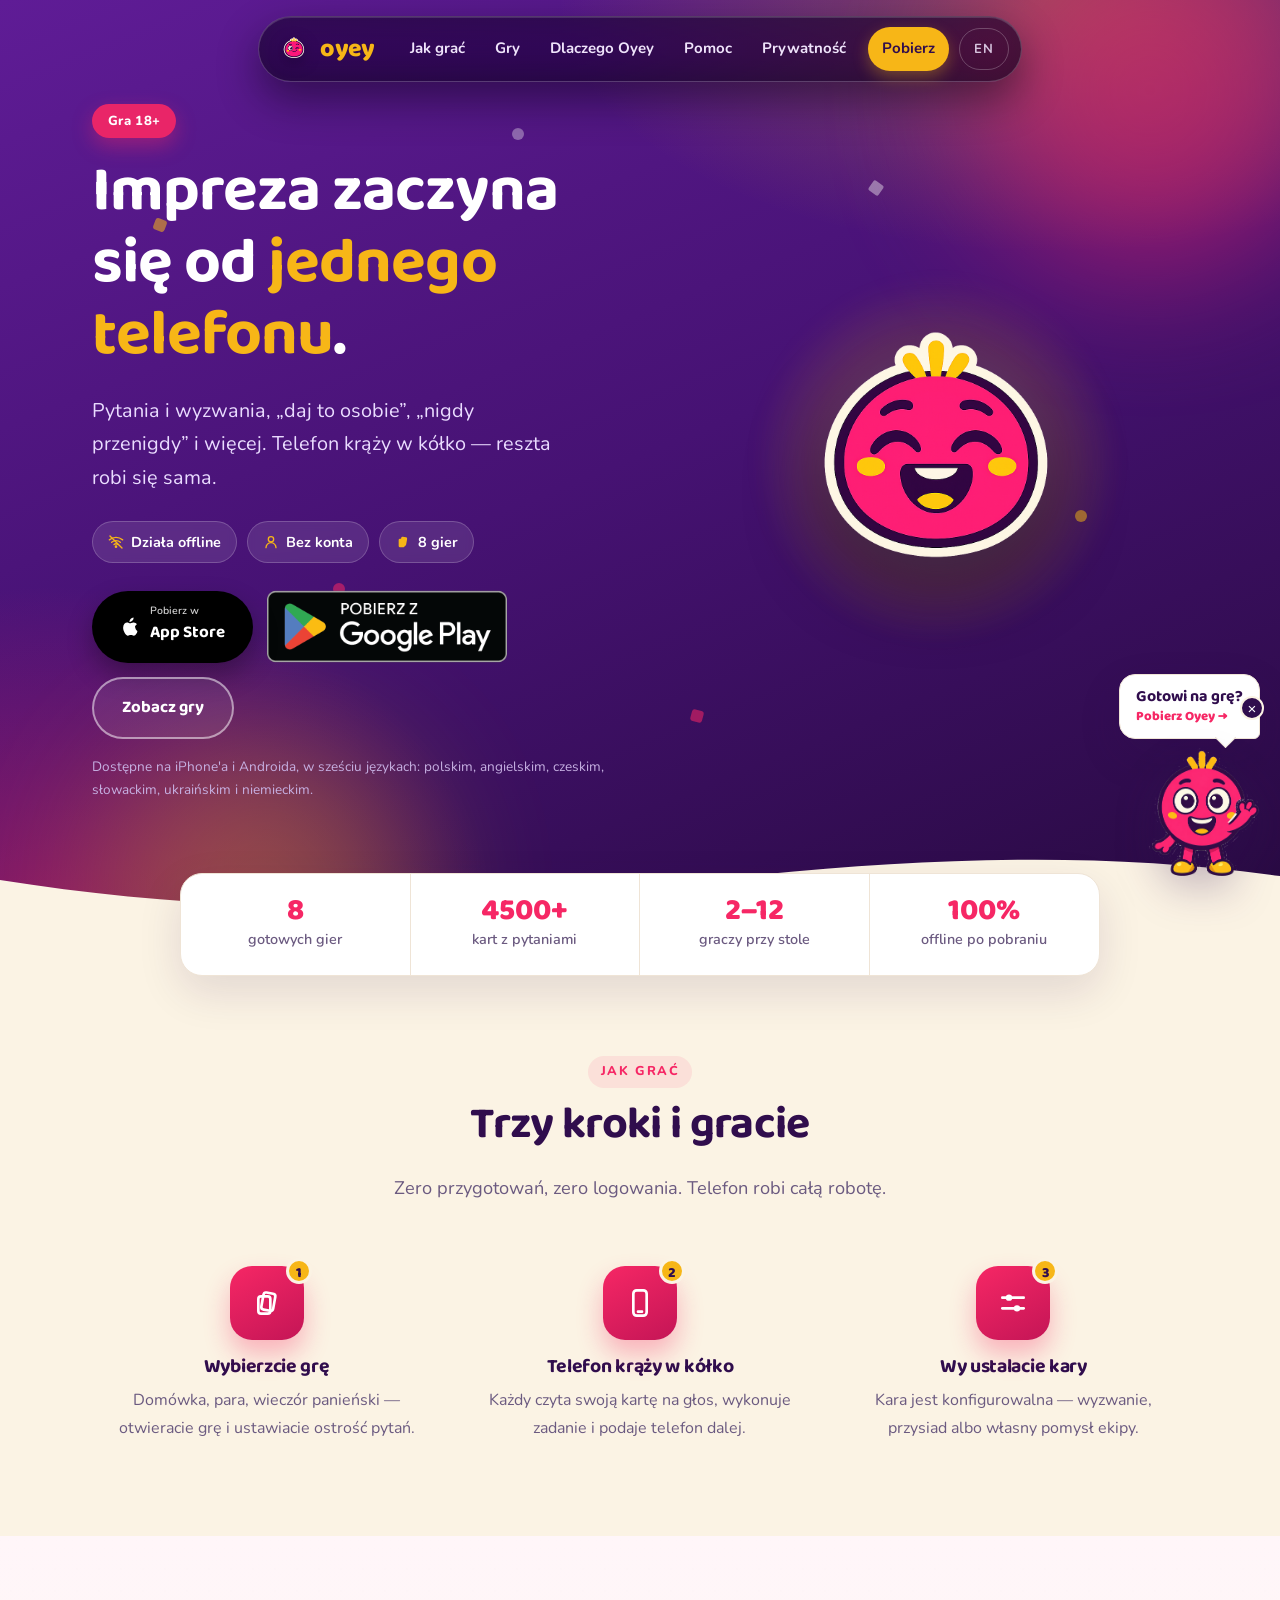
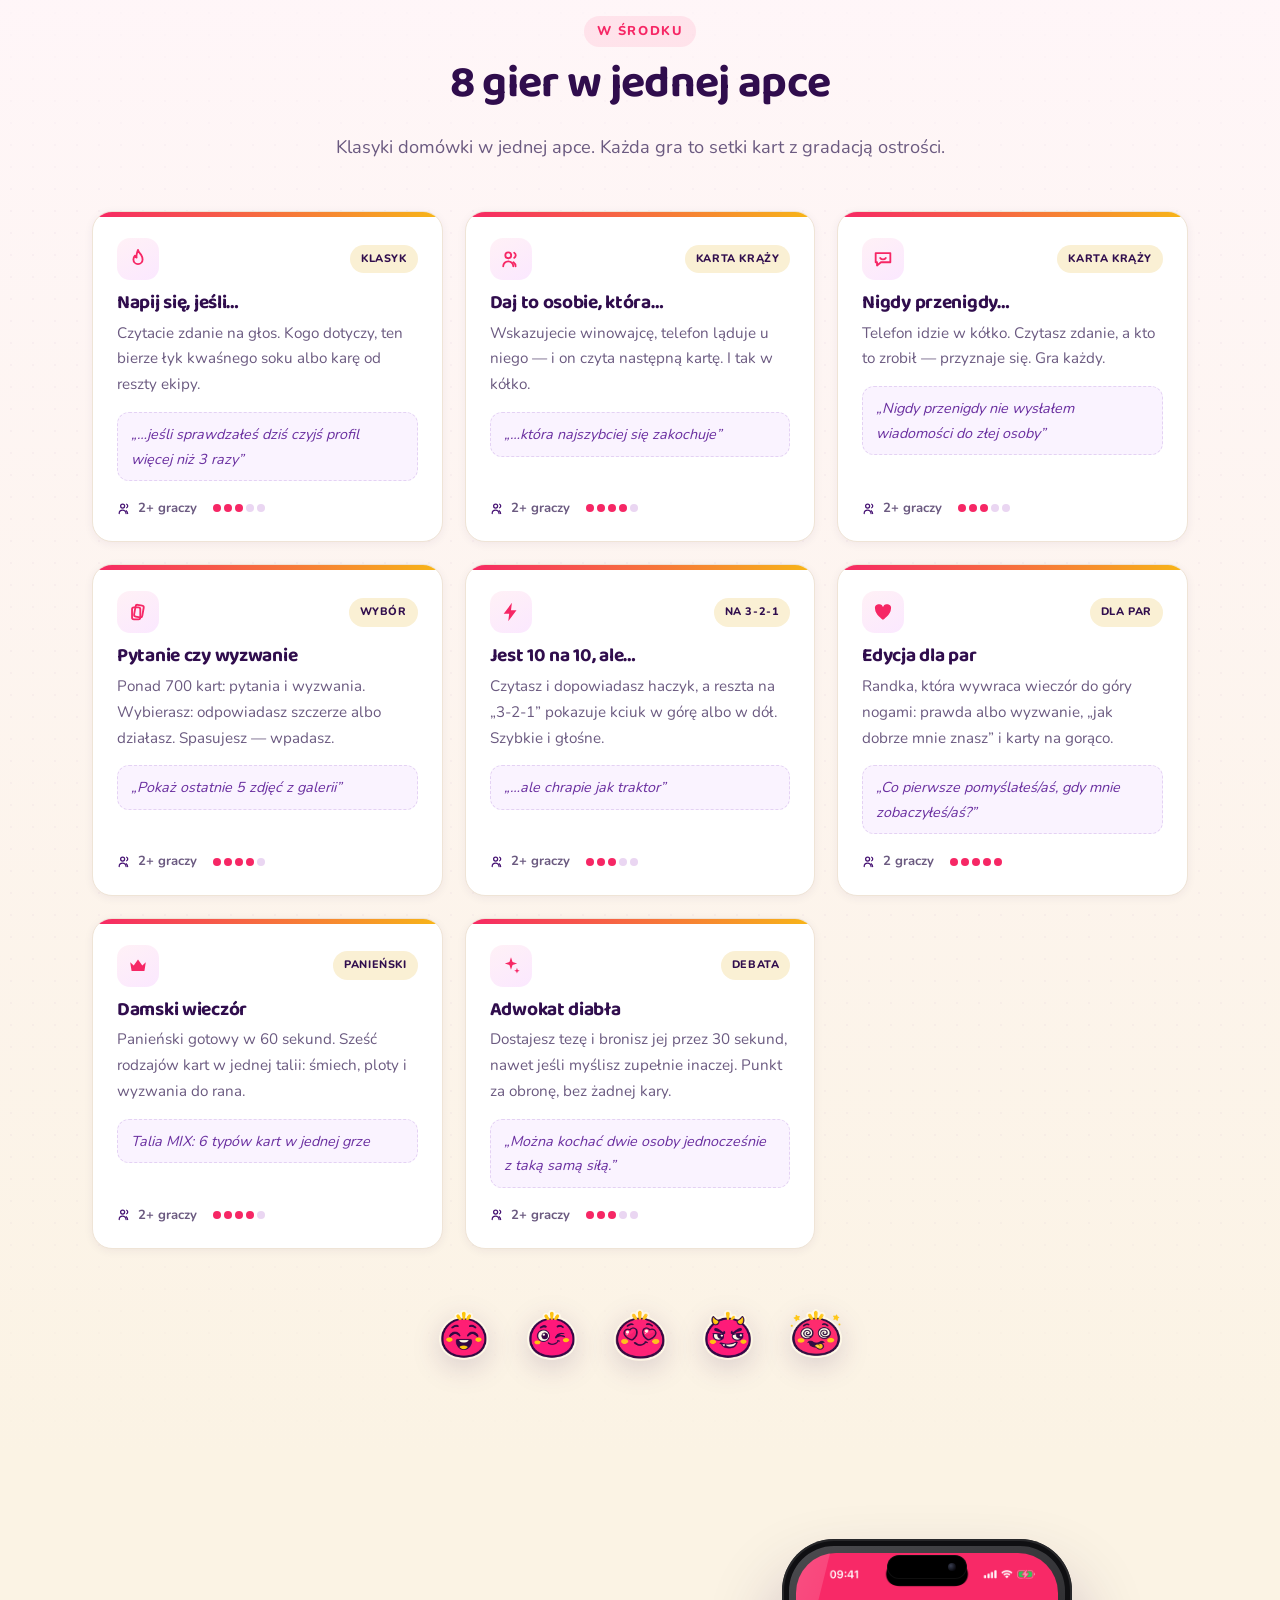
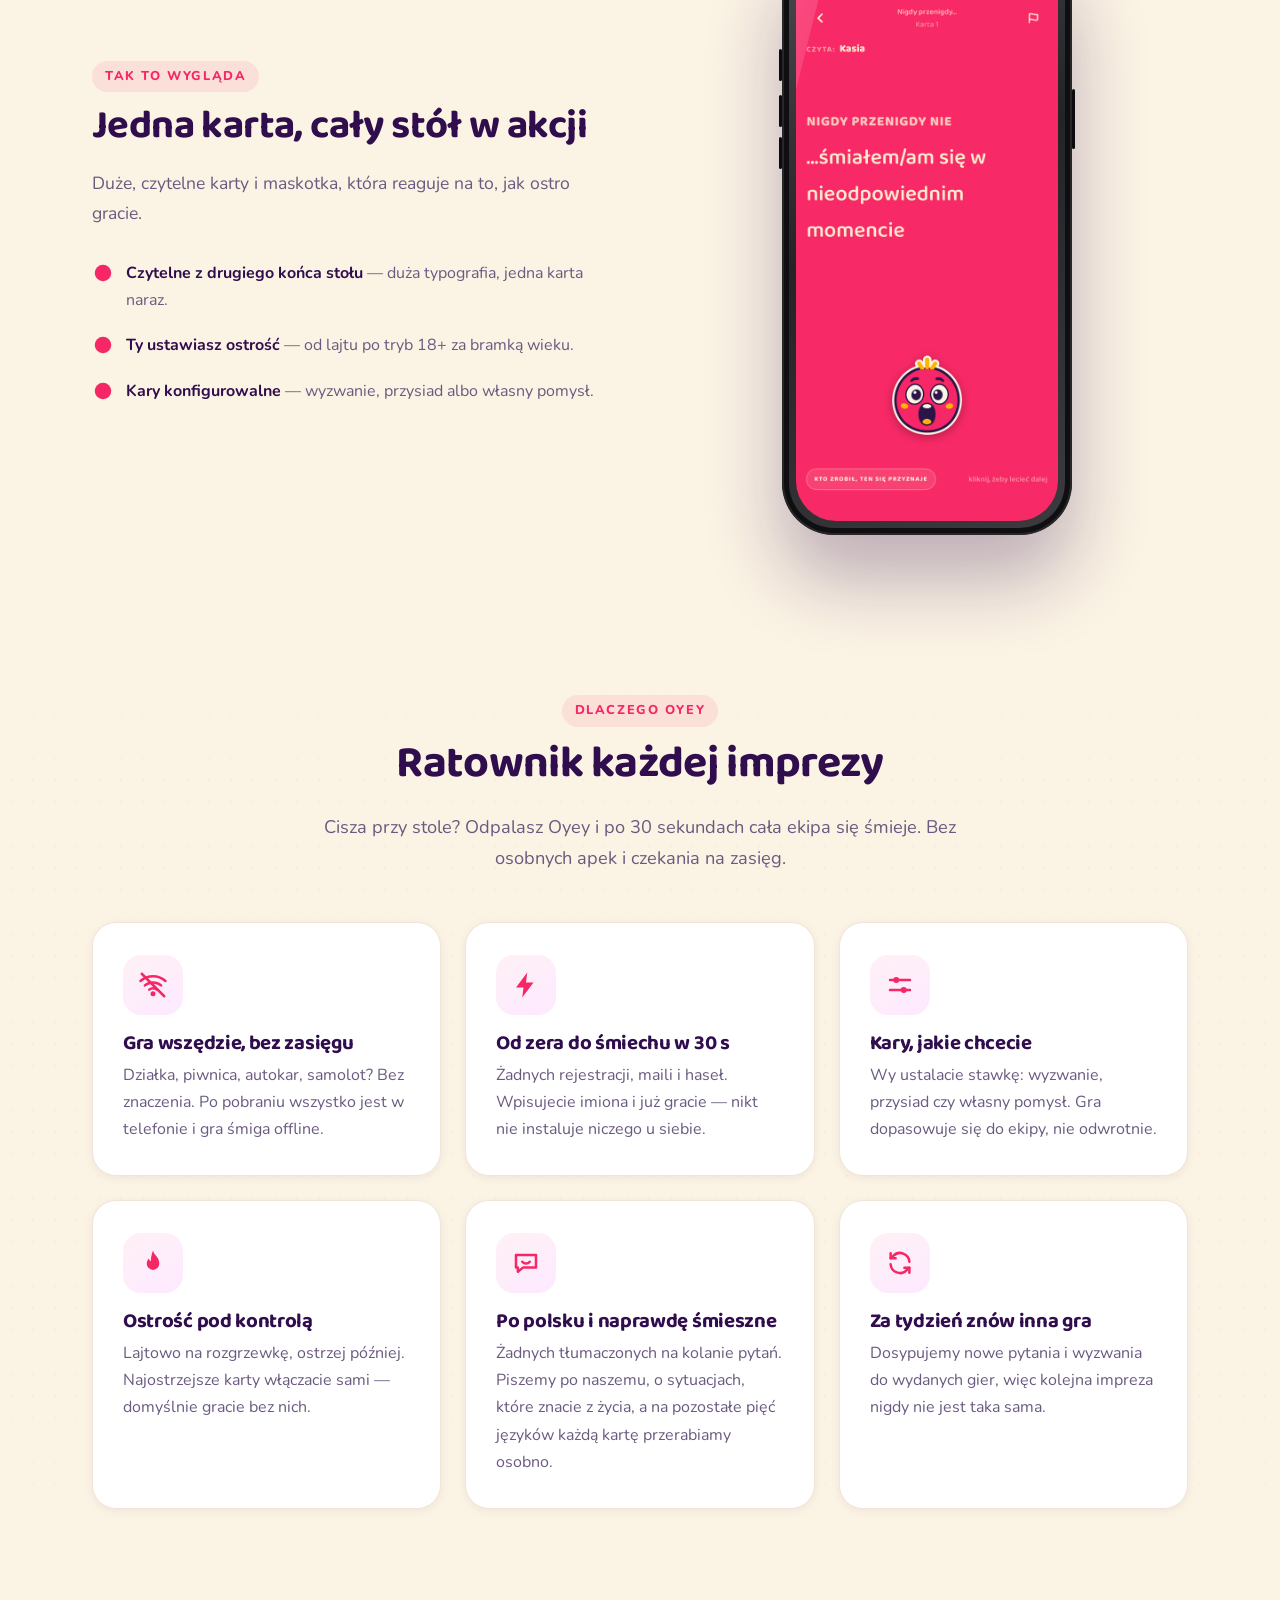
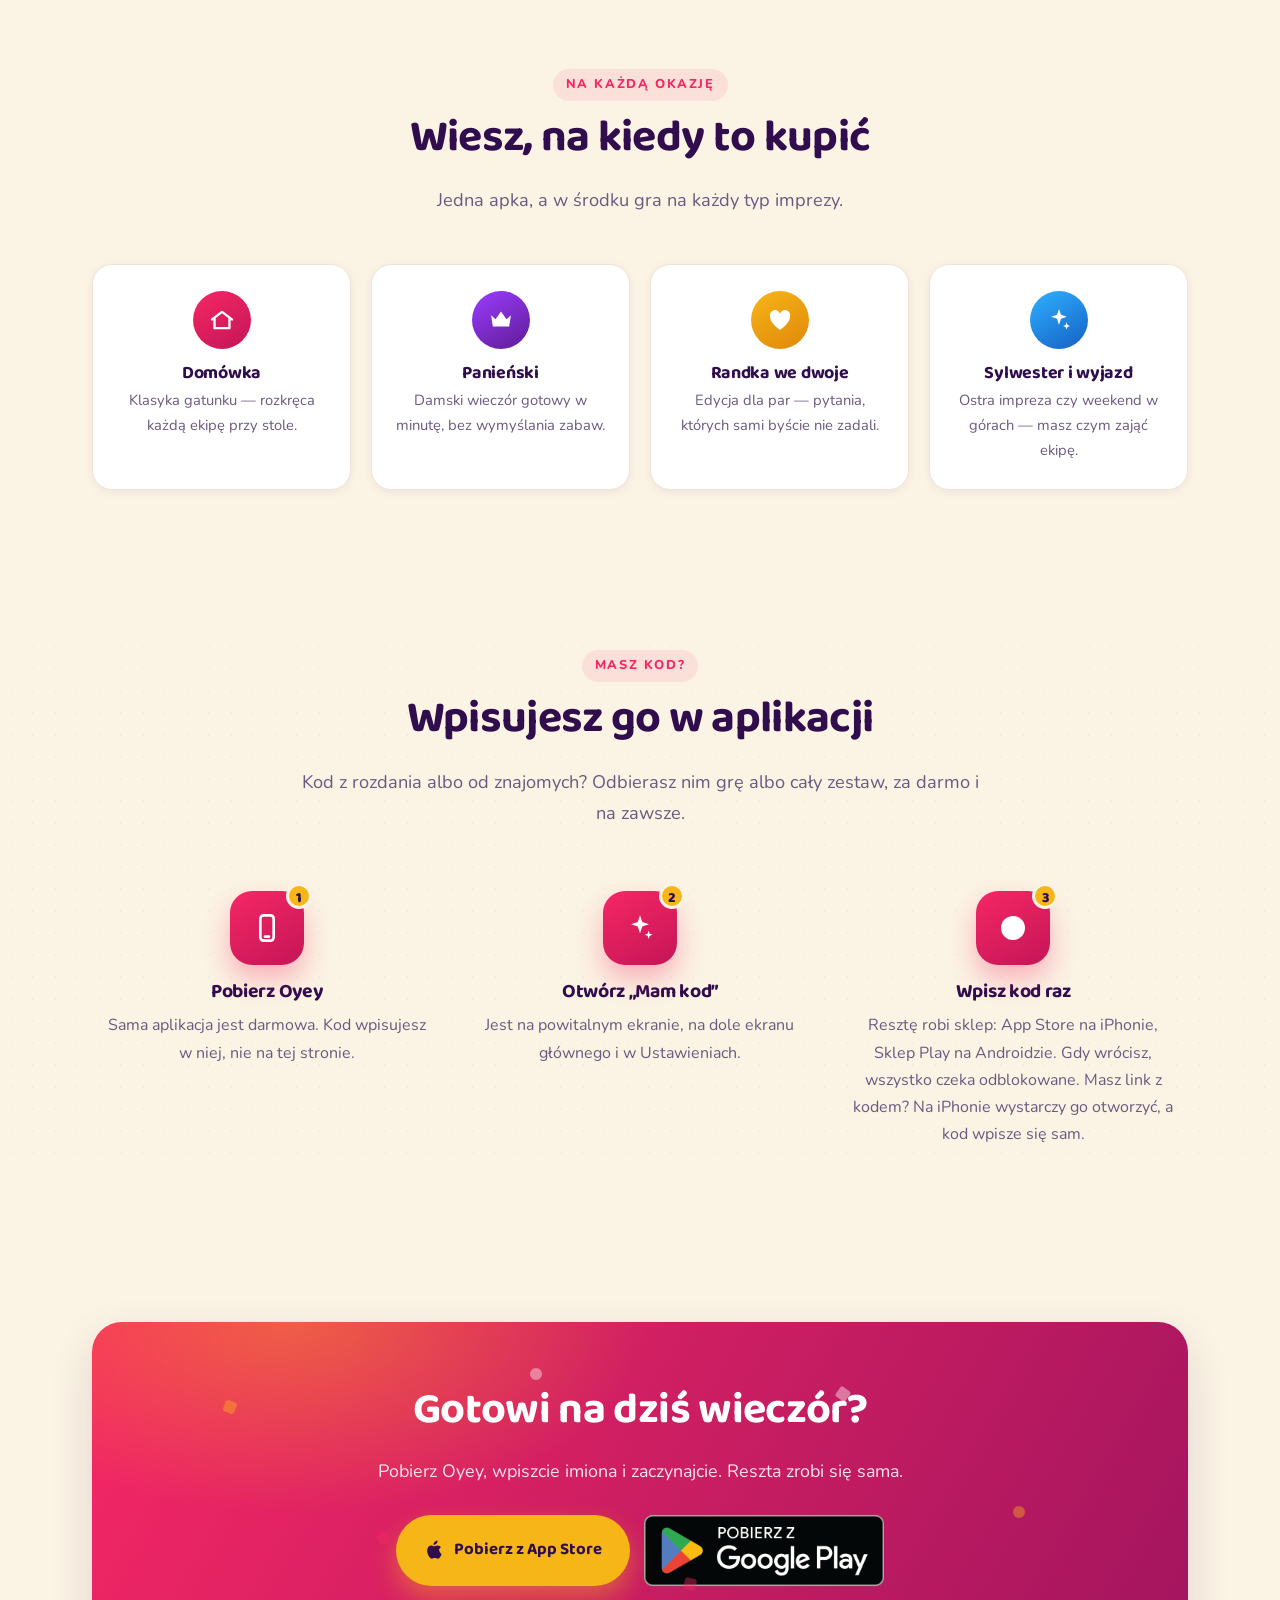
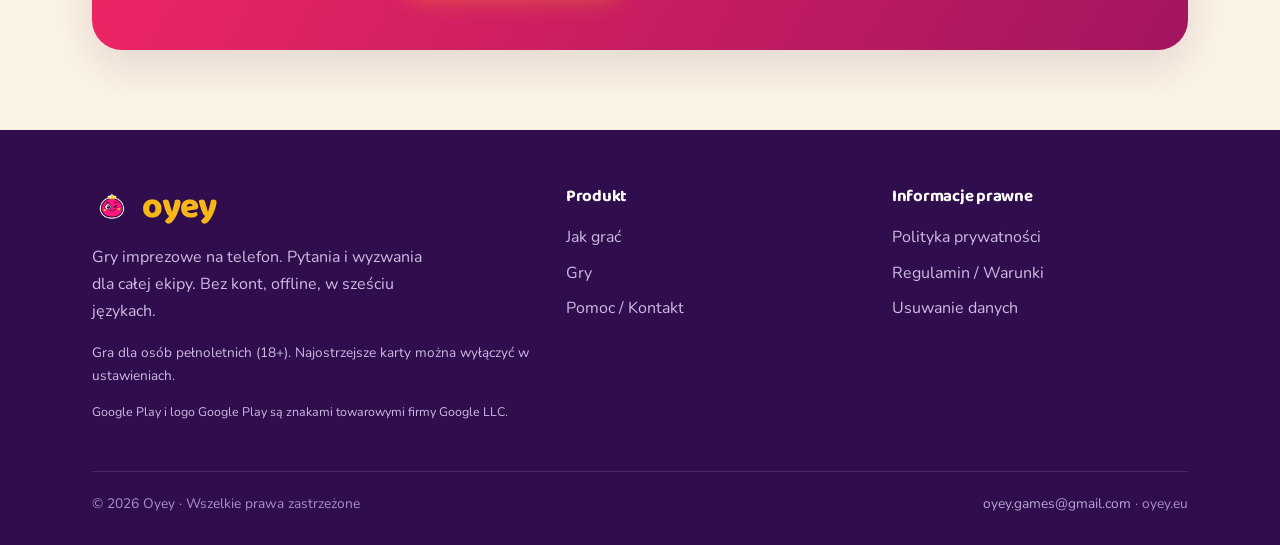
==== commit e70d1fbe: "Licznik: osobny Worker oyey-licznik, polityka 1.5 zgodna z kodem - beacon w index.html i pl/index.ht" ====
--- a/pl/index.html
+++ b/pl/index.html
@@ -495,7 +495,7 @@
     }
 
     // ——— LICZNIK ODWIEDZIN (polityka prywatności 1.5) ———
-    // Strona wysyła do Workera oyey-notifications (POST /licznik) tylko:
+    // Strona wysyła do Workera oyey-licznik (POST /licznik) tylko:
     // zdarzenie („wejscie” = otwarcie strony, „appstore” / „play” = klik
     // w przycisk sklepu, także „Download” w menu, dymek i obrazek maskotki,
     // „kopiuj” = przycisk w panelu przeglądarki wbudowanej), oznaczenie linku
@@ -524,7 +524,7 @@
     //    jej nie zobaczy.
     // Wysyłka przez sendBeacon (przeżywa przejście do sklepu), zapasowo fetch
     // z keepalive; każdy błąd połykamy, nawigacja nigdy na nic nie czeka.
-    var LICZNIK = 'https://oyey-notifications.oyey-notifications.workers.dev/licznik';
+    var LICZNIK = 'https://oyey-licznik.oyey-notifications.workers.dev/licznik';
     var STRONA = /^pl/i.test(document.documentElement.getAttribute('lang') || '') ? 'pl' : 'en';
     // Do licznika tylko `ct` z adresu tej strony, nigdy z sessionStorage:
     // oyey_ct służy kampanii w linkach sklepów, nie statystyce.
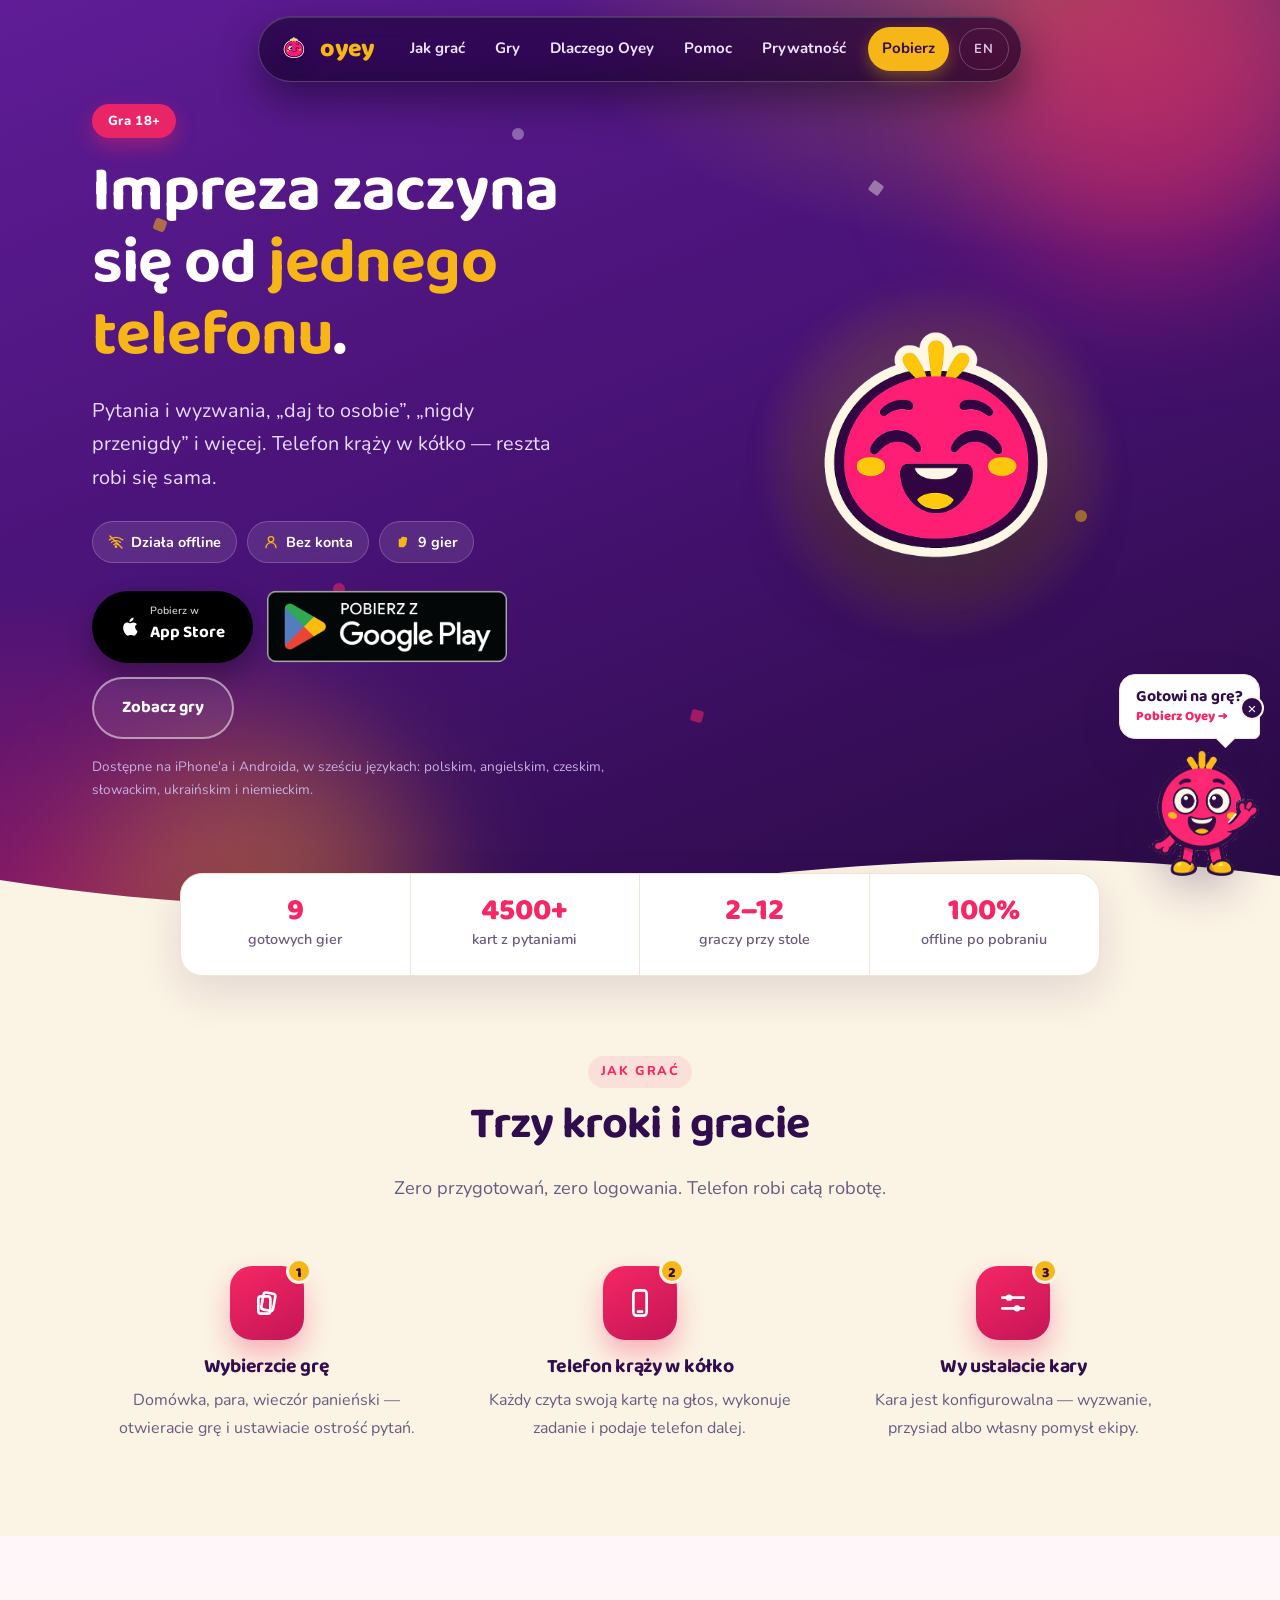
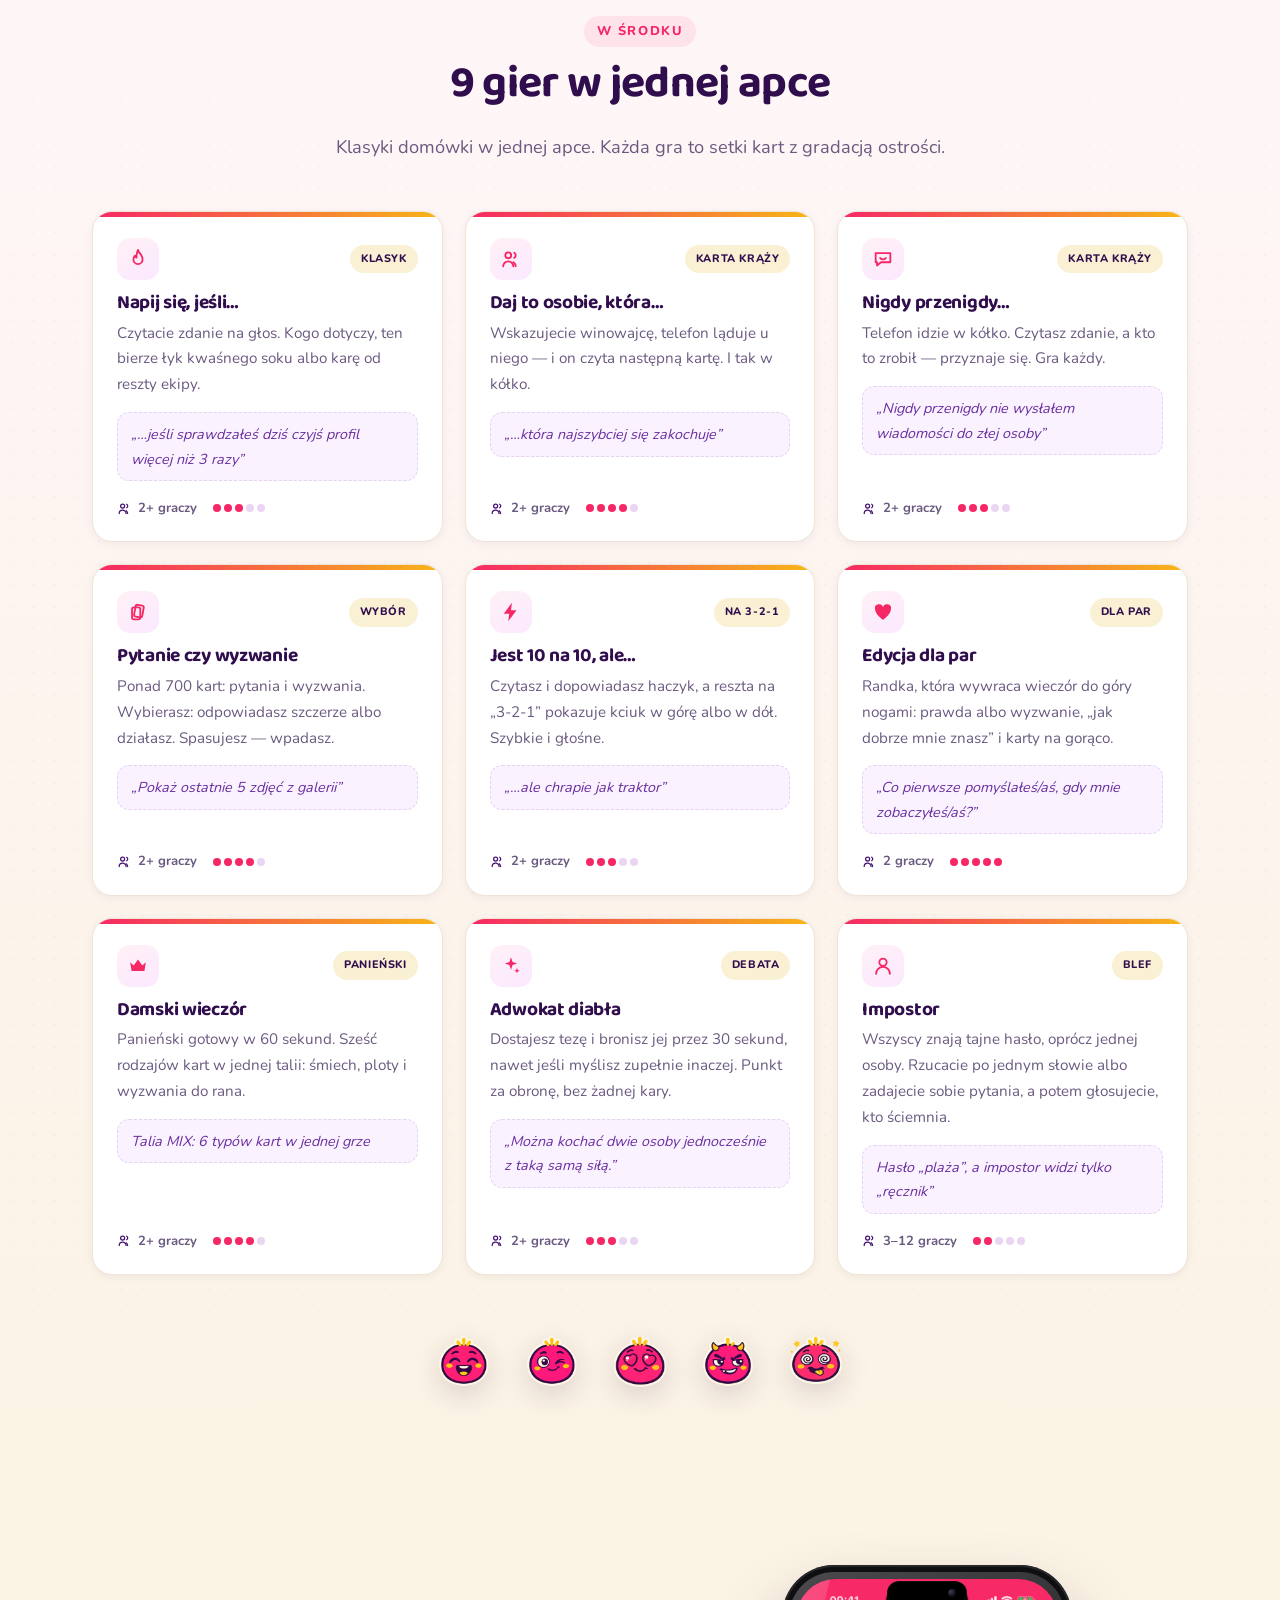
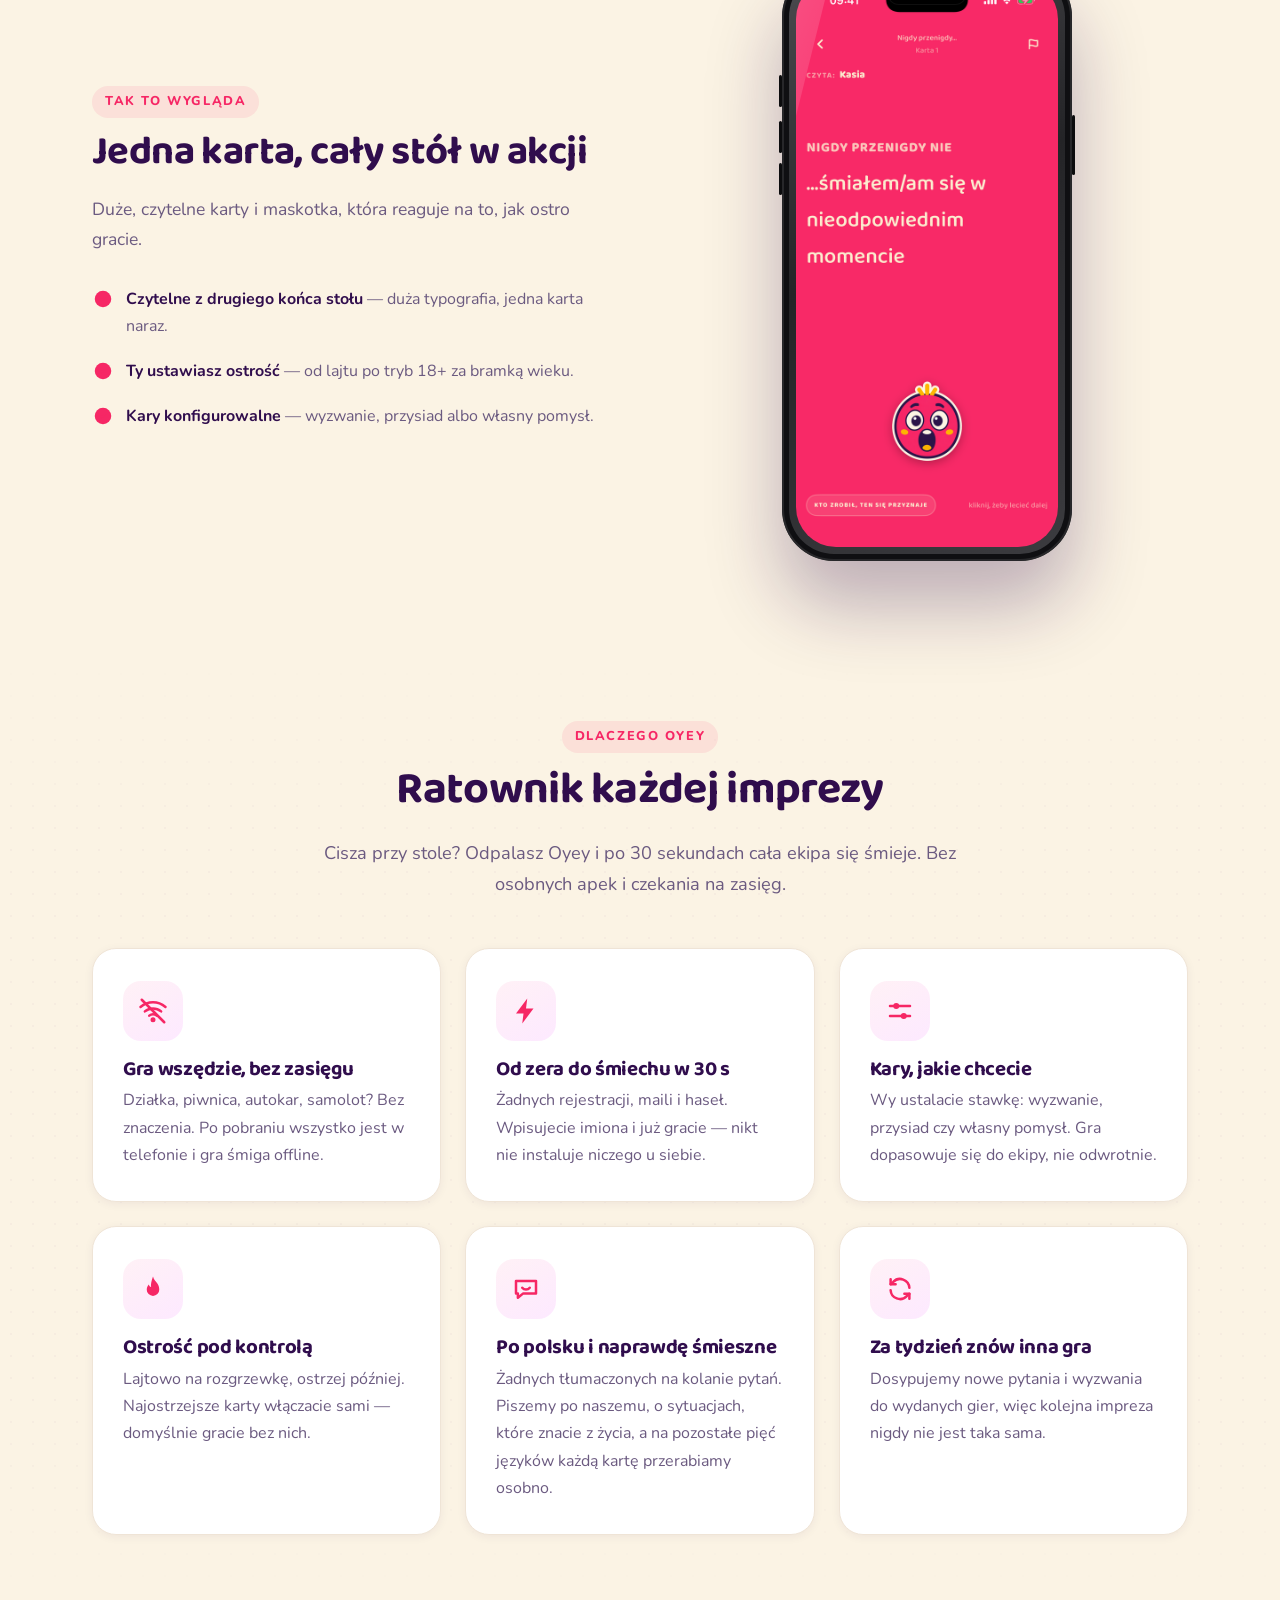
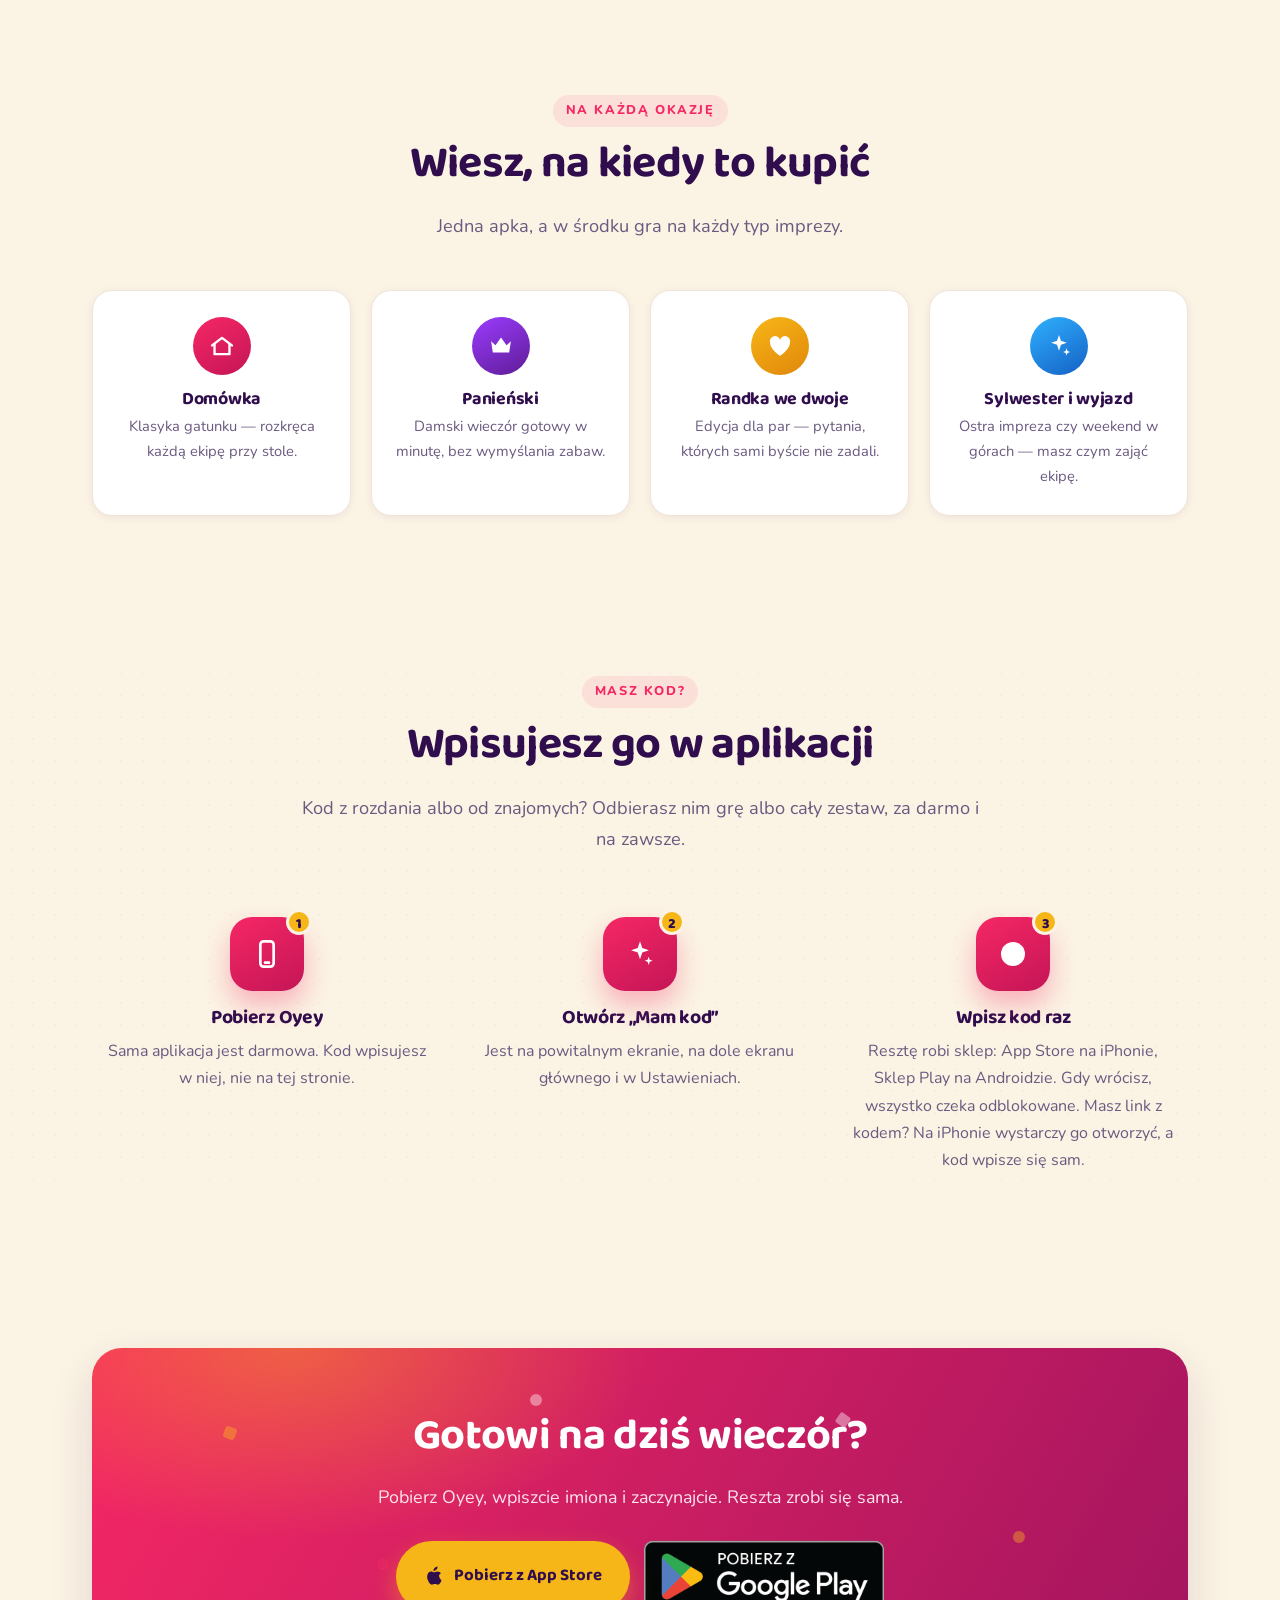
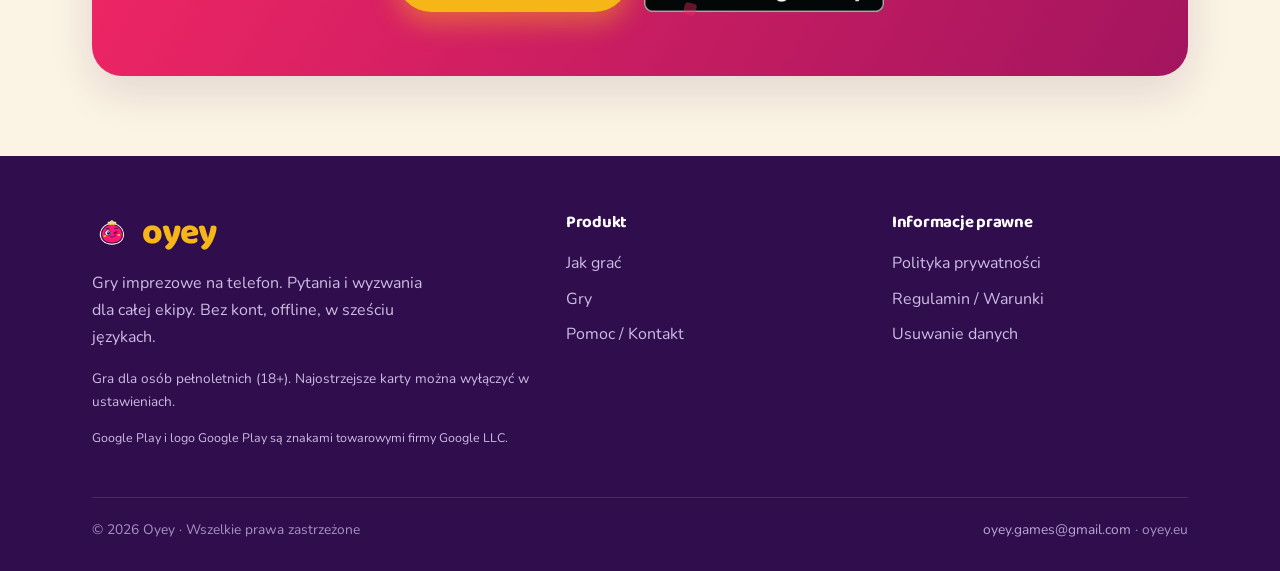
==== commit 7e1bf9c7: "Merge branch 'main' into dziewiec-gier" ====
--- a/pl/index.html
+++ b/pl/index.html
@@ -85,7 +85,7 @@
         <div class="hero__badges">
           <span class="badge"><svg class="icon"><use href="#ic-wifi"/></svg> Działa offline</span>
           <span class="badge"><svg class="icon"><use href="#ic-user"/></svg> Bez konta</span>
-          <span class="badge"><svg class="icon icon--fill"><use href="#ic-cards"/></svg> 8 gier</span>
+          <span class="badge"><svg class="icon icon--fill"><use href="#ic-cards"/></svg> 9 gier</span>
         </div>
         <div class="btns" id="download-top">
           <a class="btn btn--app" href="https://apps.apple.com/app/id6793657469" target="_blank" rel="noopener" aria-label="Pobierz z App Store">
@@ -111,7 +111,7 @@
   <!-- STATS -->
   <div class="container">
     <div class="stats reveal">
-      <div class="stat"><b>8</b><span>gotowych gier</span></div>
+      <div class="stat"><b>9</b><span>gotowych gier</span></div>
       <div class="stat"><b>4500+</b><span>kart z pytaniami</span></div>
       <div class="stat"><b>2–12</b><span>graczy przy stole</span></div>
       <div class="stat"><b>100%</b><span>offline po pobraniu</span></div>
@@ -151,7 +151,7 @@
     <div class="container">
       <div class="section-head reveal">
         <span class="eyebrow">W środku</span>
-        <h2>8 gier w jednej apce</h2>
+        <h2>9 gier w jednej apce</h2>
         <p>Klasyki domówki w jednej apce. Każda gra to setki kart z gradacją ostrości.</p>
       </div>
       <div class="games">
@@ -218,6 +218,14 @@
           <p>Dostajesz tezę i bronisz jej przez 30 sekund, nawet jeśli myślisz zupełnie inaczej. Punkt za obronę, bez żadnej kary.</p>
           <div class="game__sample">„Można kochać dwie osoby jednocześnie z taką samą siłą.”</div>
           <div class="game__meta"><span class="m"><svg class="icon"><use href="#ic-users"/></svg>2+ graczy</span><span class="spice"><span class="spice-dots"><i class="on"></i><i class="on"></i><i class="on"></i><i></i><i></i></span></span></div>
+        </article>
+
+        <article class="game reveal d1">
+          <div class="game__top"><span class="game__ico"><svg class="icon"><use href="#ic-user"/></svg></span><span class="tag">Blef</span></div>
+          <h3>Impostor</h3>
+          <p>Wszyscy znają tajne hasło, oprócz jednej osoby. Rzucacie po jednym słowie albo zadajecie sobie pytania, a potem głosujecie, kto ściemnia.</p>
+          <div class="game__sample">Hasło „plaża”, a impostor widzi tylko „ręcznik”</div>
+          <div class="game__meta"><span class="m"><svg class="icon"><use href="#ic-users"/></svg>3–12 graczy</span><span class="spice"><span class="spice-dots"><i class="on"></i><i class="on"></i><i></i><i></i><i></i></span></span></div>
         </article>
 
       </div>
